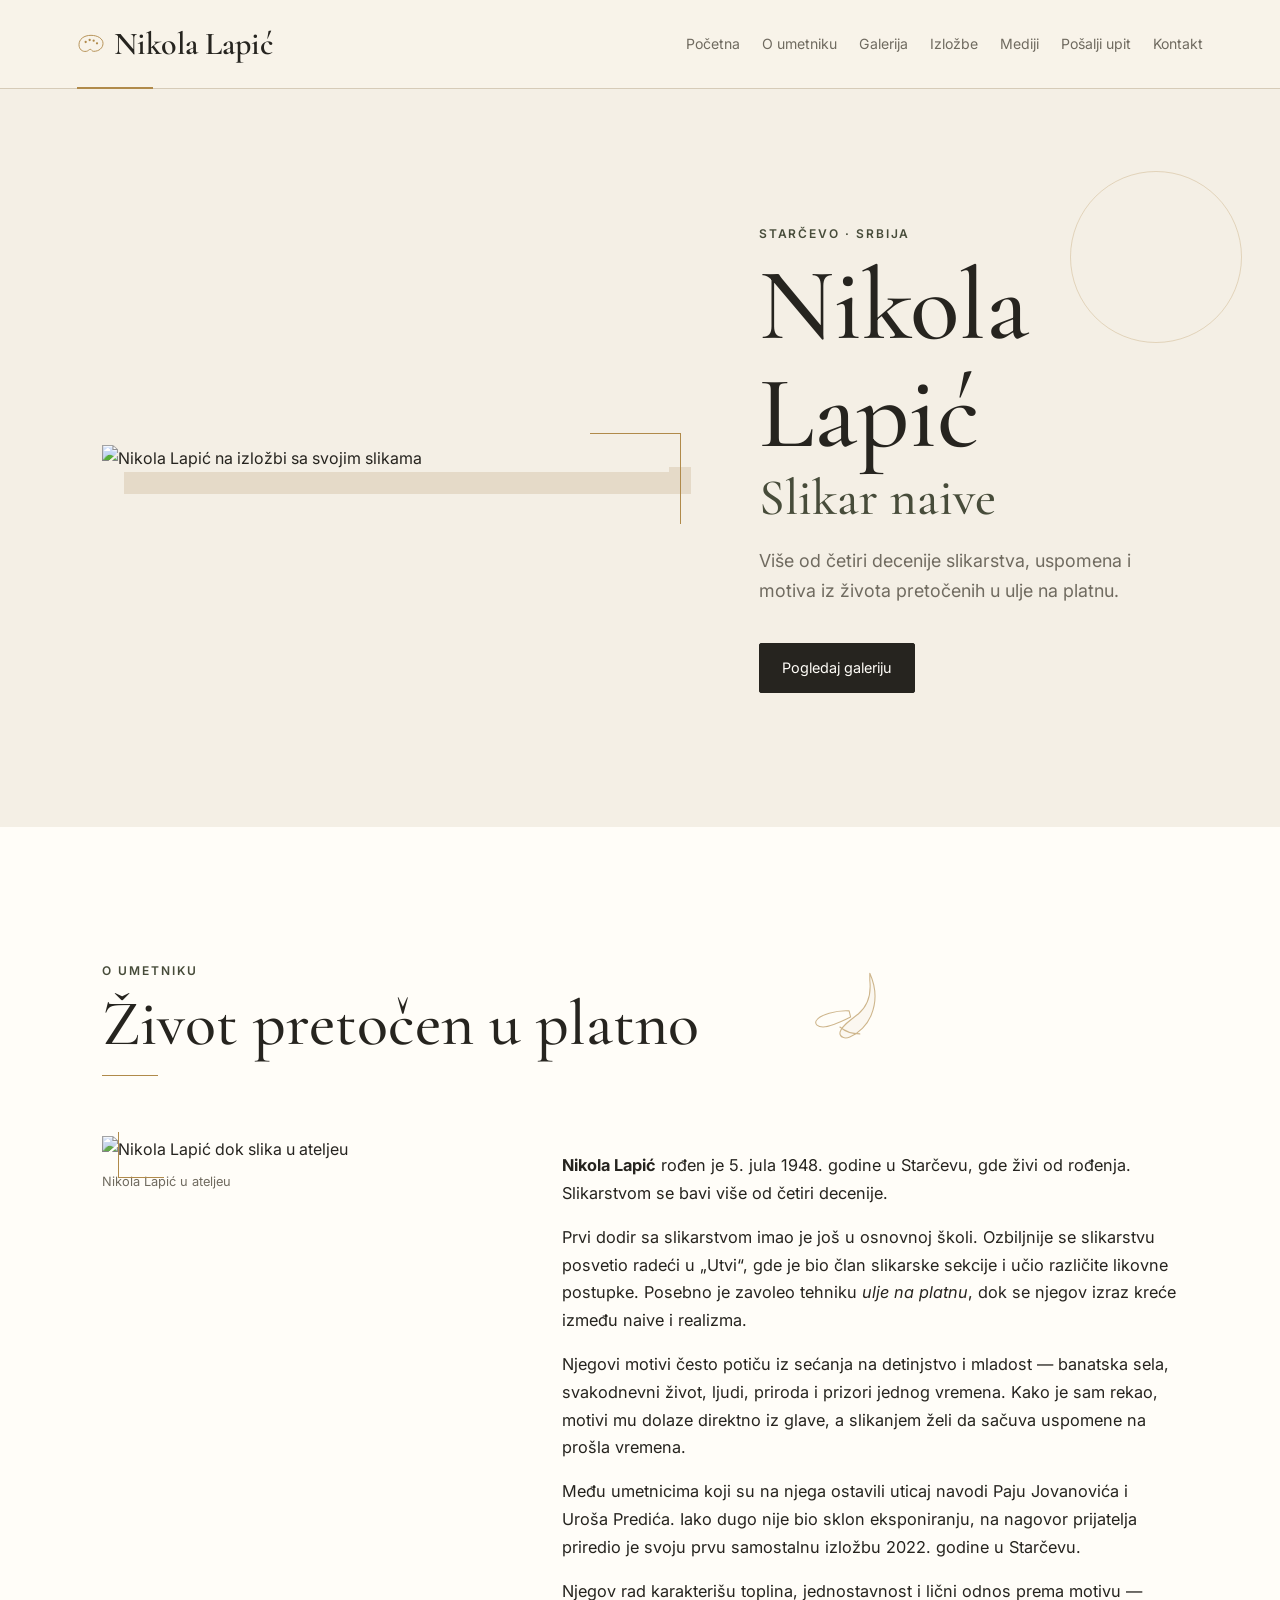
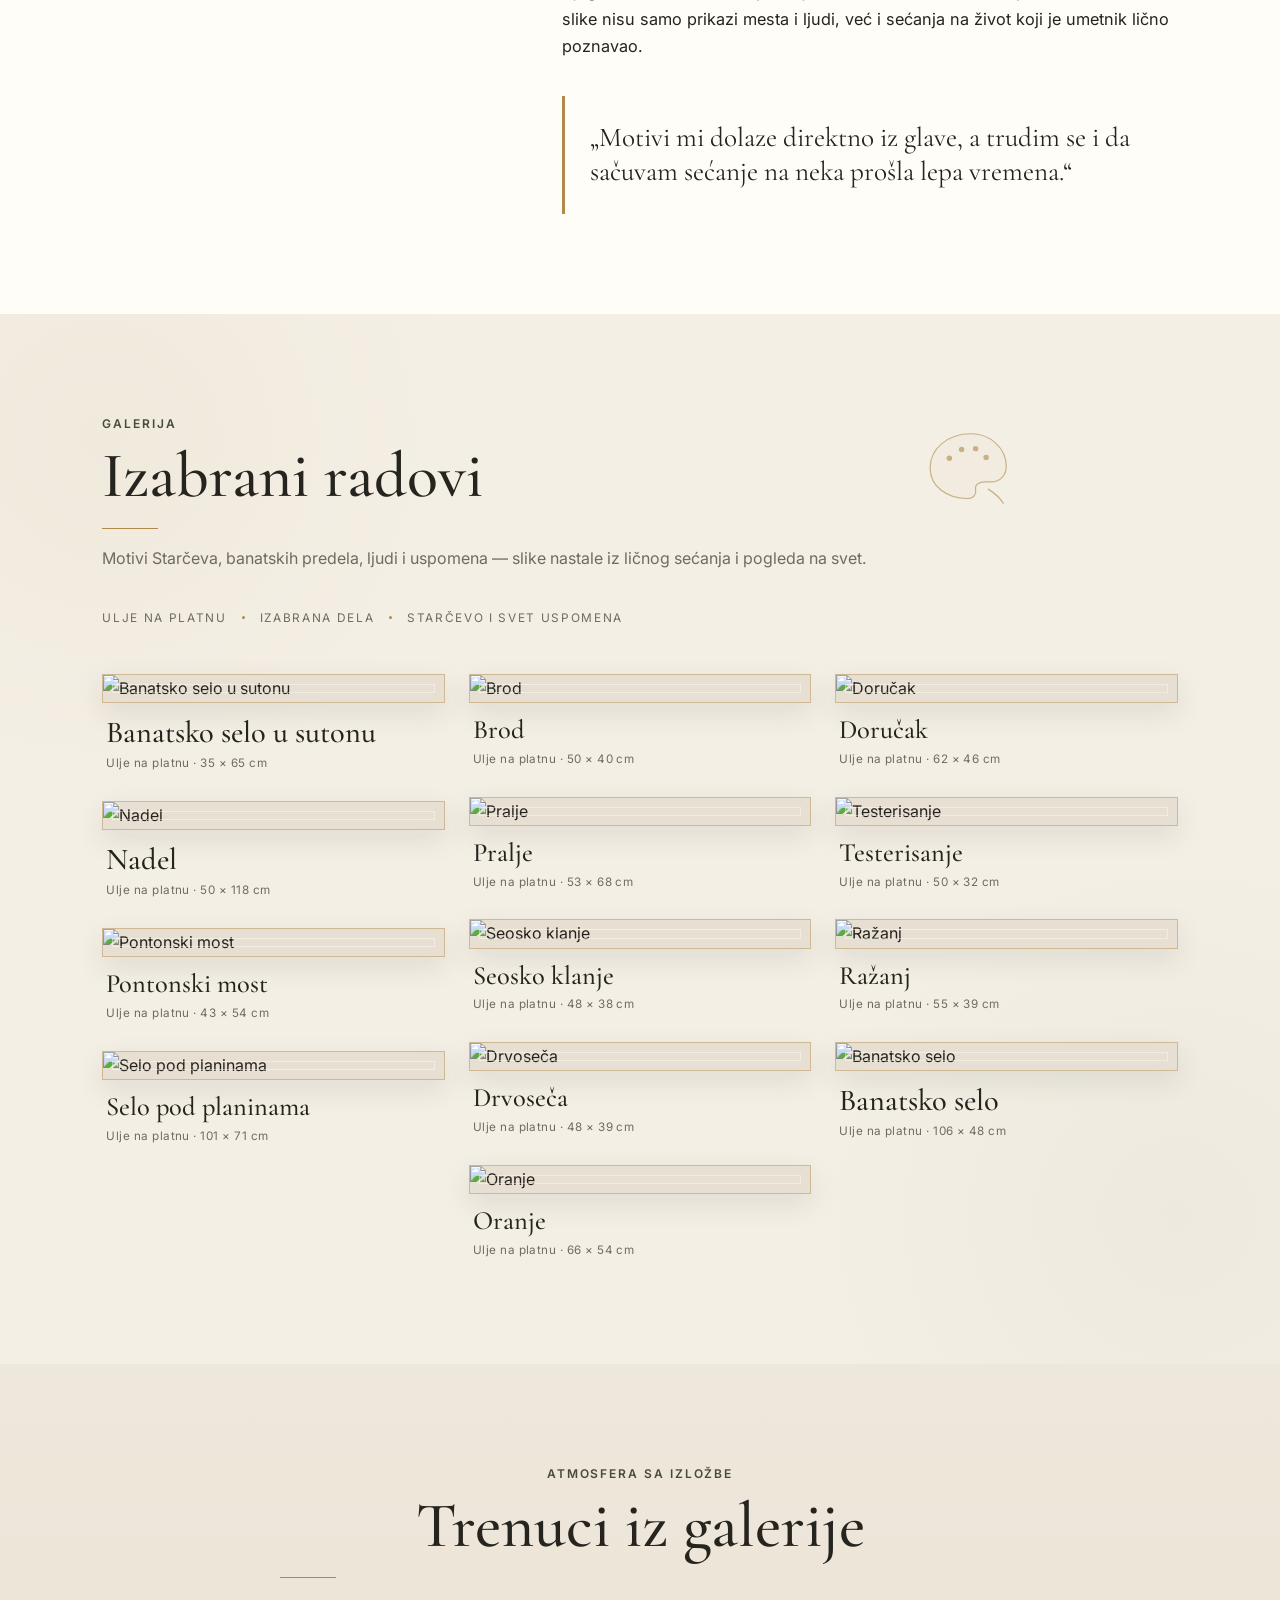
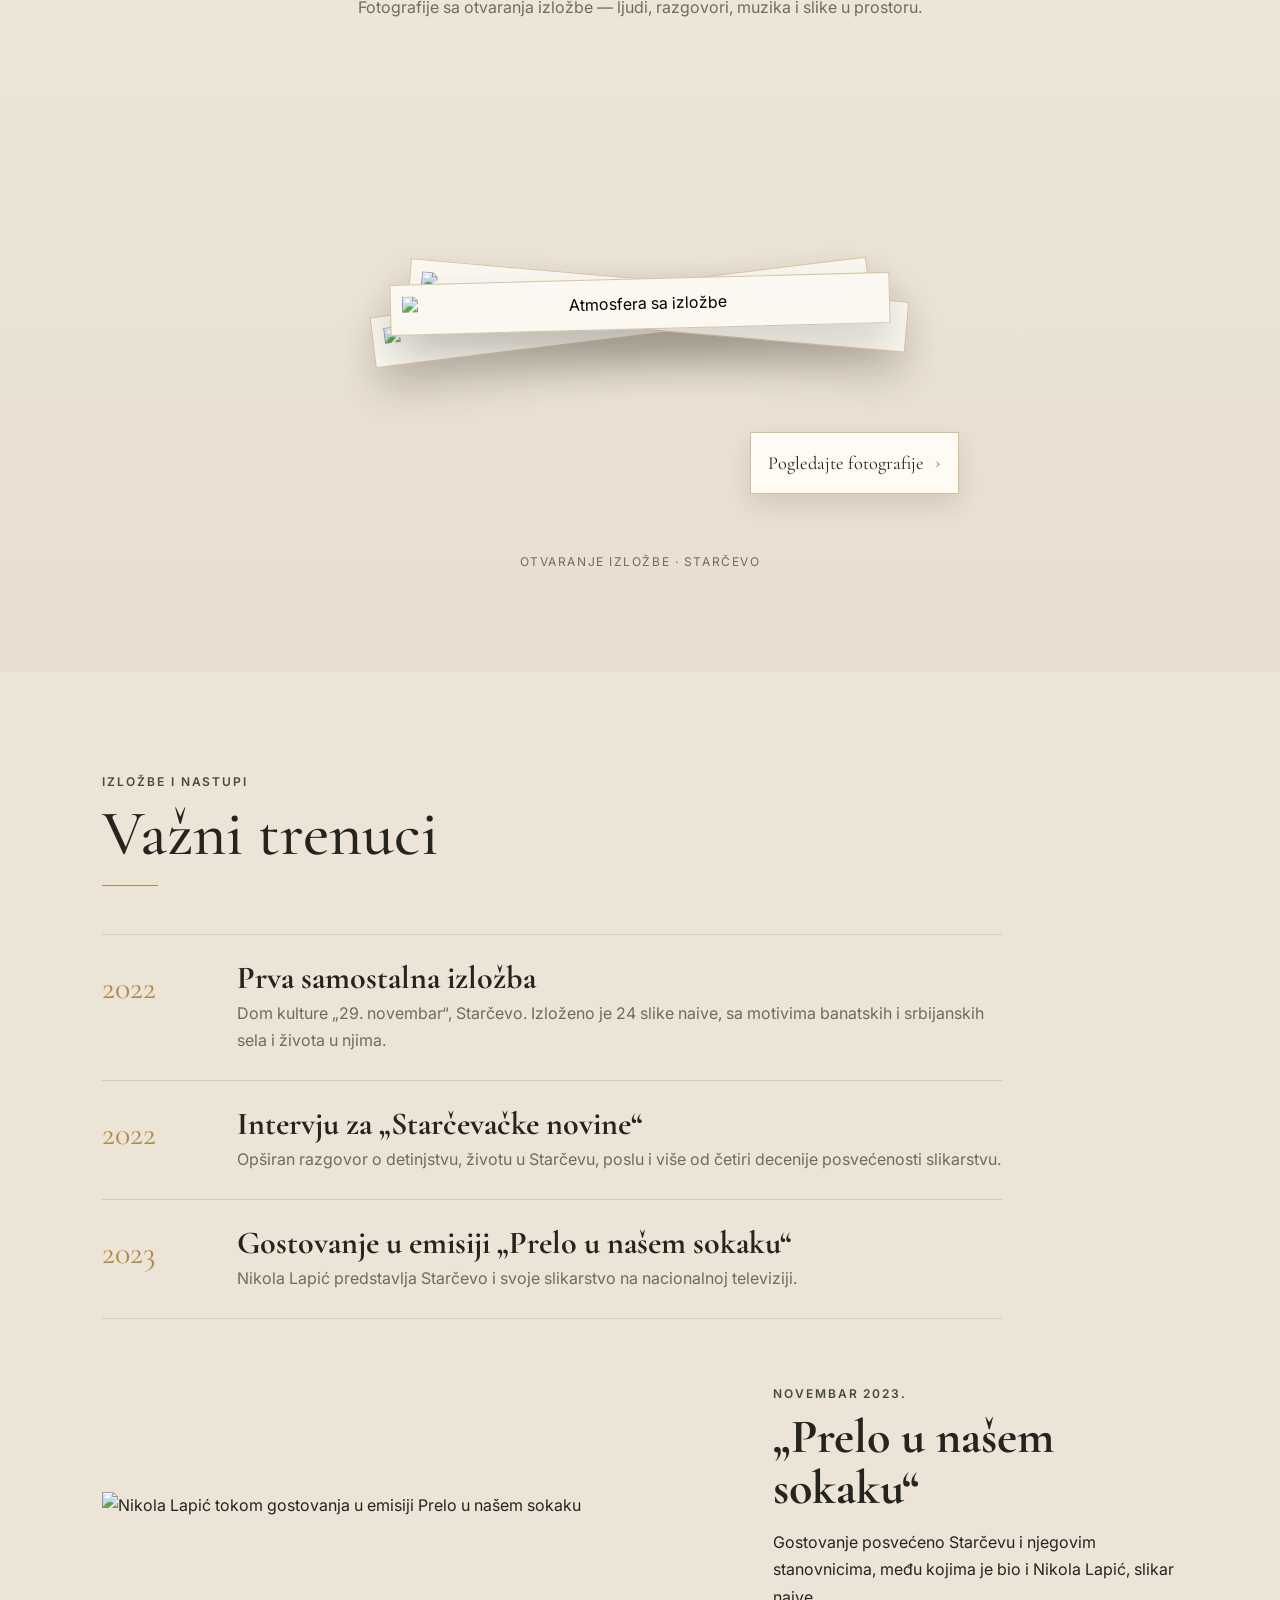
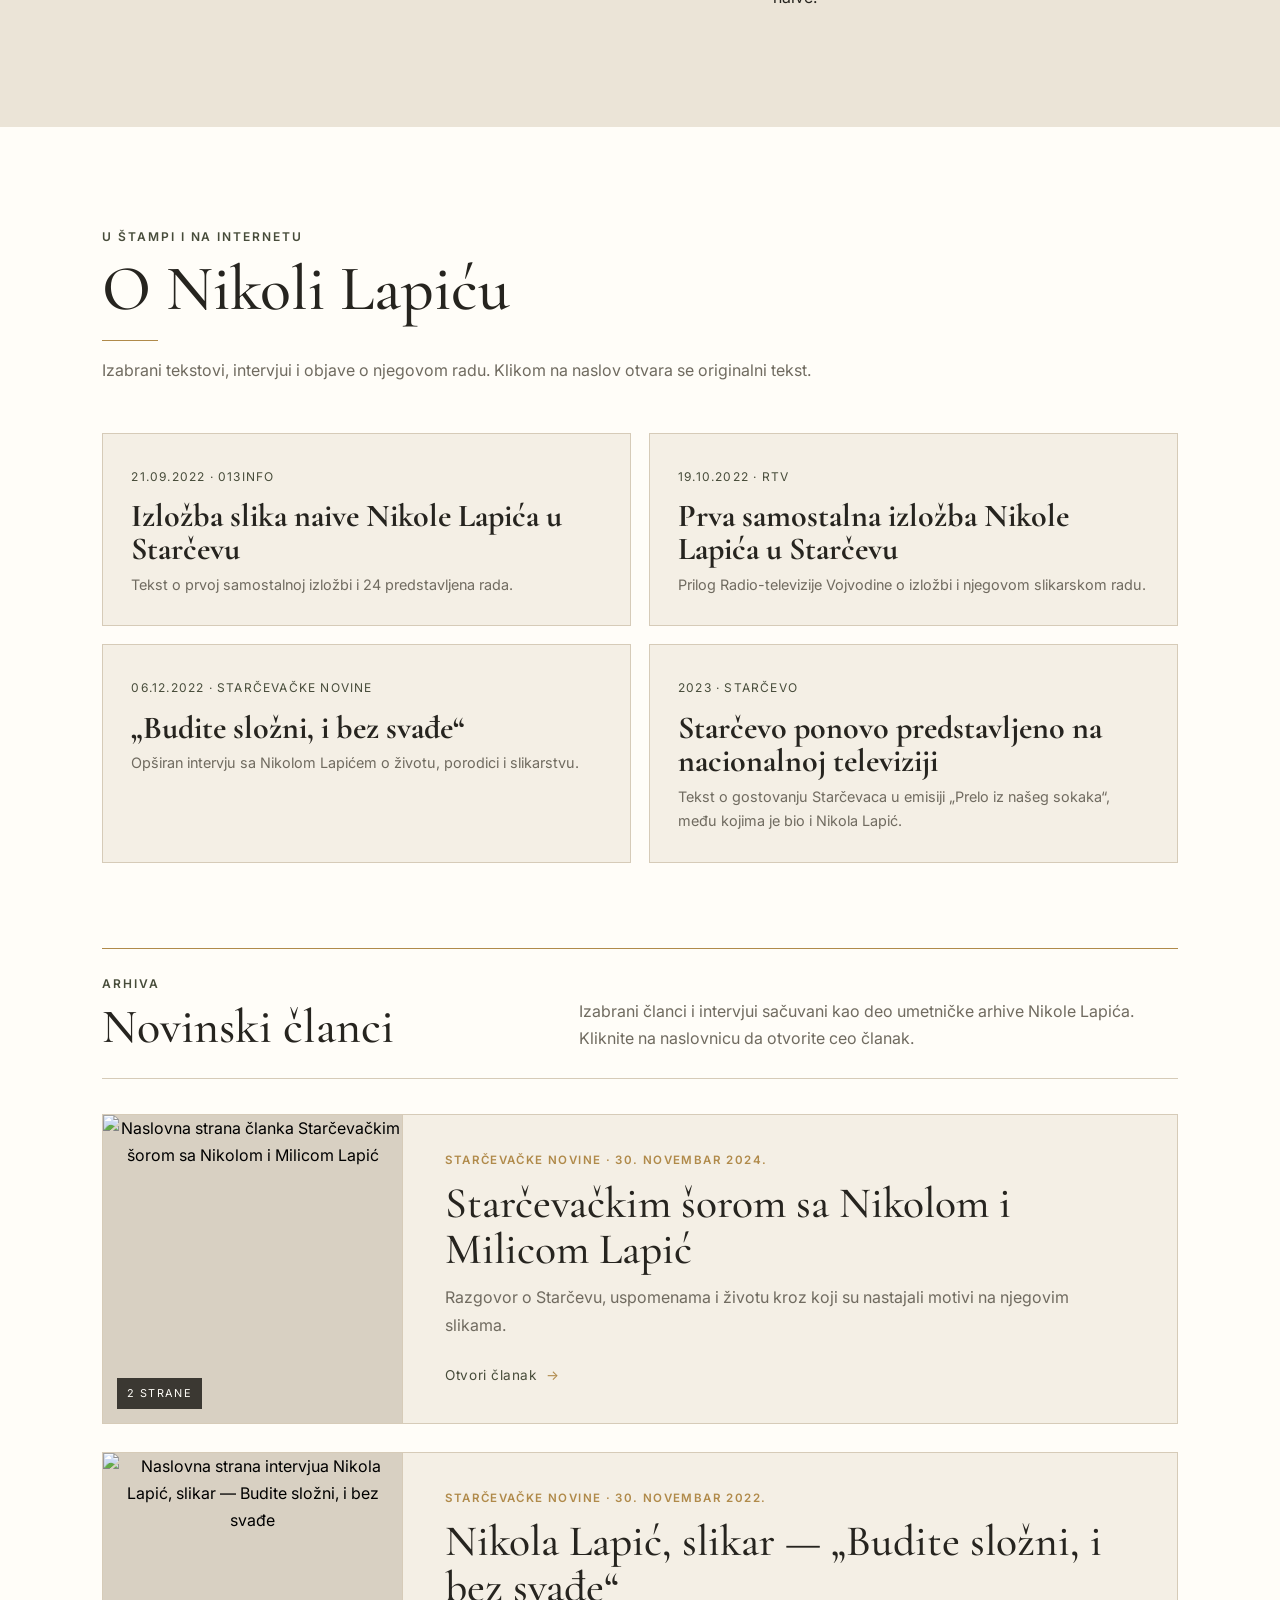
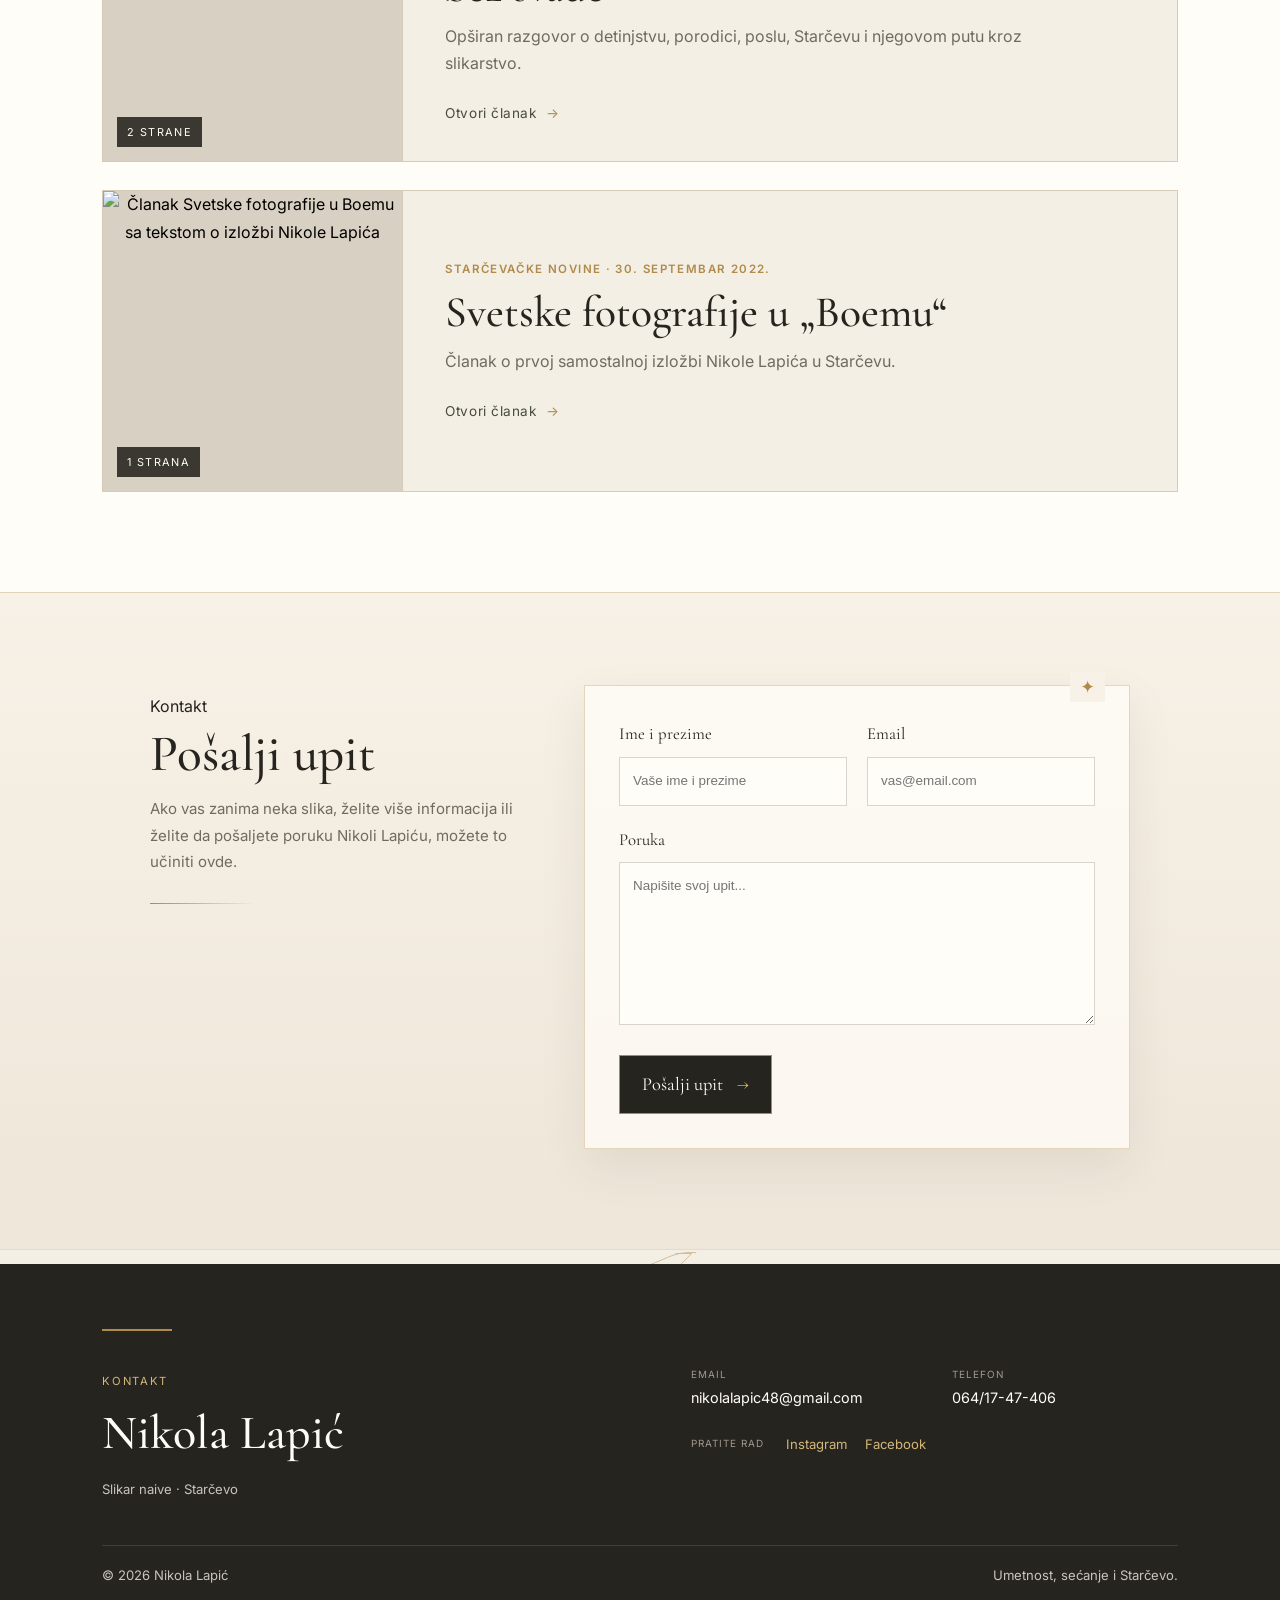
==== index.html @ 5ee86fd9 "Add files via upload" ====
<!DOCTYPE html>
<html lang="sr">
<head>
  <meta charset="UTF-8">
  <meta name="viewport" content="width=device-width, initial-scale=1.0">
  <meta name="description" content="Nikola Lapić — slikar naive iz Starčeva. Galerija originalnih radova, biografija, izložbe i medijski tekstovi.">
  <title>Nikola Lapić — Slikar naive</title>
  <link rel="stylesheet" href="style.css">
</head>
<body>
  <header class="site-header">
    <a class="brand" href="#pocetna"><span class="brand-mark" aria-hidden="true">
      <svg viewBox="0 0 42 30" role="img">
        <path d="M21 2C10 2 3 8 3 16c0 7 5 11 11 10 3-.5 4-3 6-3 2 0 2 3 5 3 8 0 14-5 14-12C39 7 31 2 21 2Z"/>
        <circle cx="13" cy="12" r="1.7"/><circle cx="19" cy="9" r="1.7"/><circle cx="25" cy="10" r="1.7"/><circle cx="30" cy="14" r="1.7"/>
      </svg>
    </span>Nikola Lapić</a>
    <nav>
      <a href="#pocetna">Početna</a>
      <a href="#o-umetniku">O umetniku</a>
      <a href="#galerija">Galerija</a>
      <a href="#izlozbe">Izložbe</a>
      <a href="#mediji">Mediji</a>
      <a href="#upit">Pošalji upit</a><a href="#kontakt">Kontakt</a>
    </nav>
  </header>

  <main>
    <section id="pocetna" class="hero">
      <div class="hero-image">
        <img src="images/nikola-izlozba.jpg" alt="Nikola Lapić na izložbi sa svojim slikama">
      </div>
      <div class="hero-copy">
        <p class="eyebrow">Starčevo · Srbija</p>
        <h1>Nikola Lapić</h1>
        <h2>Slikar naive</h2>
        <p>
          Više od četiri decenije slikarstva, uspomena i motiva iz života
          pretočenih u ulje na platnu.
        </p>
        <a class="button" href="#galerija">Pogledaj galeriju</a>
      </div>
    </section>

    <section id="o-umetniku" class="section biography">
      <div class="media-ornament" aria-hidden="true">
        <img src="images/zlatni-ukras.png" alt="">
      </div>
      <div class="section-heading ornament-heading">
        <div>
          <p class="eyebrow">O umetniku</p>
          <h2>Život pretočen u platno</h2>
        </div>
        <svg class="brush-ornament" viewBox="0 0 120 100" aria-hidden="true">
          <path d="M78 10c8 18 9 37 2 54-5 13-16 24-28 29-7 3-13 0-13-5 0-8 14-17 24-25 12-10 17-26 15-44Z"/>
          <path d="M53 67c-12 6-26 13-36 13-7 0-11-4-9-8 4-8 27-14 43-13Z"/>
          <path d="M39 80c7 6 16 9 26 9"/>
        </svg>
      </div>
      <div class="bio-grid">
        <div class="bio-photo">
          <img src="images/nikola-u-ateljeu.jpg" alt="Nikola Lapić dok slika u ateljeu">
          <p class="caption">Nikola Lapić u ateljeu</p>
        </div>
        <div class="bio-text">
          <p><strong>Nikola Lapić</strong> rođen je 5. jula 1948. godine u Starčevu, gde živi od rođenja. Slikarstvom se bavi više od četiri decenije.</p>
          <p>Prvi dodir sa slikarstvom imao je još u osnovnoj školi. Ozbiljnije se slikarstvu posvetio radeći u „Utvi“, gde je bio član slikarske sekcije i učio različite likovne postupke. Posebno je zavoleo tehniku <em>ulje na platnu</em>, dok se njegov izraz kreće između naive i realizma.</p>
          <p>Njegovi motivi često potiču iz sećanja na detinjstvo i mladost — banatska sela, svakodnevni život, ljudi, priroda i prizori jednog vremena. Kako je sam rekao, motivi mu dolaze direktno iz glave, a slikanjem želi da sačuva uspomene na prošla vremena.</p>
          <p>Među umetnicima koji su na njega ostavili uticaj navodi Paju Jovanovića i Uroša Predića. Iako dugo nije bio sklon eksponiranju, na nagovor prijatelja priredio je svoju prvu samostalnu izložbu 2022. godine u Starčevu.</p>
          <p>Njegov rad karakterišu toplina, jednostavnost i lični odnos prema motivu — slike nisu samo prikazi mesta i ljudi, već i sećanja na život koji je umetnik lično poznavao.</p>
          <div class="quote">
            „Motivi mi dolaze direktno iz glave, a trudim se i da sačuvam sećanje na neka prošla lepa vremena.“
          </div>
        </div>
      </div>
    </section>

    <section id="galerija" class="section gallery-section">
      <div class="section-heading gallery-heading ornament-heading">
        <div>
          <p class="eyebrow">Galerija</p>
          <h2>Izabrani radovi</h2>
          <p class="muted">Motivi Starčeva, banatskih predela, ljudi i uspomena — slike nastale iz ličnog sećanja i pogleda na svet.</p>
        </div>
        <svg class="palette-ornament" viewBox="0 0 120 100" aria-hidden="true">
          <path d="M62 12C35 12 15 29 15 51c0 21 19 35 42 35 8 0 11-5 10-10-1-6 4-9 11-9h7c10 0 17-8 17-18 0-20-18-37-40-37Z"/>
          <circle cx="37" cy="40" r="3.1"/>
          <circle cx="51" cy="30" r="3.1"/>
          <circle cx="67" cy="29" r="3.1"/>
          <circle cx="79" cy="39" r="3.1"/>
          <path d="M81 75c8 5 14 10 18 17" />
        </svg>
      </div>

      <div class="gallery-intro">
        <span>Ulje na platnu</span>
        <i></i>
        <span>Izabrana dela</span>
        <i></i>
        <span>Starčevo i svet uspomena</span>
      </div>

      <div class="gallery-grid">
        <button class="gallery-item gallery-item-wide" type="button" data-gallery="0">
          <span class="gallery-image-wrap"><img src="images/banatsko-selo-u-sutonu.jpg" alt="Banatsko selo u sutonu"></span>
          <span class="gallery-caption">
            <strong>Banatsko selo u sutonu</strong>
            <small>Ulje na platnu · 35 × 65 cm</small>
          </span>
        </button>

        <button class="gallery-item gallery-item-wide" type="button" data-gallery="1">
          <span class="gallery-image-wrap"><img src="images/nadel.jpg" alt="Nadel"></span>
          <span class="gallery-caption">
            <strong>Nadel</strong>
            <small>Ulje na platnu · 50 × 118 cm</small>
          </span>
        </button>

        <button class="gallery-item" type="button" data-gallery="2">
          <span class="gallery-image-wrap"><img src="images/pontonski-most.jpg" alt="Pontonski most"></span>
          <span class="gallery-caption">
            <strong>Pontonski most</strong>
            <small>Ulje na platnu · 43 × 54 cm</small>
          </span>
        </button>

        <button class="gallery-item" type="button" data-gallery="3">
          <span class="gallery-image-wrap"><img src="images/selo-pod-planinama.jpg" alt="Selo pod planinama"></span>
          <span class="gallery-caption">
            <strong>Selo pod planinama</strong>
            <small>Ulje na platnu · 101 × 71 cm</small>
          </span>
        </button>

        <button class="gallery-item" type="button" data-gallery="4">
          <span class="gallery-image-wrap"><img src="images/brod.jpg" alt="Brod"></span>
          <span class="gallery-caption">
            <strong>Brod</strong>
            <small>Ulje na platnu · 50 × 40 cm</small>
          </span>
        </button>

        <button class="gallery-item" type="button" data-gallery="5">
          <span class="gallery-image-wrap"><img src="images/pralje.jpg" alt="Pralje"></span>
          <span class="gallery-caption">
            <strong>Pralje</strong>
            <small>Ulje na platnu · 53 × 68 cm</small>
          </span>
        </button>

        <button class="gallery-item" type="button" data-gallery="6">
          <span class="gallery-image-wrap"><img src="images/seosko-klanje.jpg" alt="Seosko klanje"></span>
          <span class="gallery-caption">
            <strong>Seosko klanje</strong>
            <small>Ulje na platnu · 48 × 38 cm</small>
          </span>
        </button>

        <button class="gallery-item" type="button" data-gallery="7">
          <span class="gallery-image-wrap"><img src="images/drvoseca.jpg" alt="Drvoseča"></span>
          <span class="gallery-caption">
            <strong>Drvoseča</strong>
            <small>Ulje na platnu · 48 × 39 cm</small>
          </span>
        </button>

        <button class="gallery-item" type="button" data-gallery="8">
          <span class="gallery-image-wrap"><img src="images/oranje.jpg" alt="Oranje"></span>
          <span class="gallery-caption">
            <strong>Oranje</strong>
            <small>Ulje na platnu · 66 × 54 cm</small>
          </span>
        </button>

        <button class="gallery-item" type="button" data-gallery="9">
          <span class="gallery-image-wrap"><img src="images/dorucak.jpg" alt="Doručak"></span>
          <span class="gallery-caption">
            <strong>Doručak</strong>
            <small>Ulje na platnu · 62 × 46 cm</small>
          </span>
        </button>

        <button class="gallery-item" type="button" data-gallery="10">
          <span class="gallery-image-wrap"><img src="images/testerisanje.jpg" alt="Testerisanje"></span>
          <span class="gallery-caption">
            <strong>Testerisanje</strong>
            <small>Ulje na platnu · 50 × 32 cm</small>
          </span>
        </button>

        <button class="gallery-item" type="button" data-gallery="11">
          <span class="gallery-image-wrap"><img src="images/razanj.jpg" alt="Ražanj"></span>
          <span class="gallery-caption">
            <strong>Ražanj</strong>
            <small>Ulje na platnu · 55 × 39 cm</small>
          </span>
        </button>

        <button class="gallery-item gallery-item-wide" type="button" data-gallery="12">
          <span class="gallery-image-wrap"><img src="images/banatsko-selo.jpg" alt="Banatsko selo"></span>
          <span class="gallery-caption">
            <strong>Banatsko selo</strong>
            <small>Ulje na platnu · 106 × 48 cm</small>
          </span>
        </button>
      </div>


      <div class="gallery-modal" id="gallery-modal" aria-hidden="true">
        <div class="gallery-modal-backdrop" data-close-gallery></div>
        <div class="gallery-modal-dialog" role="dialog" aria-modal="true" aria-label="Uvećan prikaz slike">
          <button class="gallery-close" type="button" data-close-gallery aria-label="Zatvori">×</button>
          <button class="gallery-nav gallery-prev" type="button" data-gallery-prev aria-label="Prethodna slika">‹</button>
          <button class="gallery-nav gallery-next" type="button" data-gallery-next aria-label="Sledeća slika">›</button>
          <div class="gallery-modal-image">
            <img id="gallery-modal-img" src="" alt="">
          </div>
          <div class="gallery-modal-info">
            <span id="gallery-modal-number"></span>
            <h3 id="gallery-modal-title"></h3>
            <p id="gallery-modal-meta"></p>
          </div>
        </div>
      </div>
    </section>

    <section id="atmosfera" class="section exhibition-atmosphere">
      <div class="section-heading atmosphere-heading">
        <div>
          <p class="eyebrow">Atmosfera sa izložbe</p>
          <h2>Trenuci iz galerije</h2>
          <p class="muted">Fotografije sa otvaranja izložbe — ljudi, razgovori, muzika i slike u prostoru.</p>
        </div>
      </div>
      <button class="photo-stack" id="exhibition-stack" type="button" aria-label="Otvori fotografije sa izložbe">
        <span class="stack-photo stack-photo-back"><img src="images/izlozba-atmosfera-4.jpg" alt="Atmosfera sa izložbe"></span>
        <span class="stack-photo stack-photo-mid"><img src="images/izlozba-atmosfera-2.jpg" alt="Atmosfera sa izložbe"></span>
        <span class="stack-photo stack-photo-front"><img src="images/izlozba-atmosfera-1.jpg" alt="Atmosfera sa izložbe"></span>
        <span class="stack-hint">Pogledajte fotografije <b>›</b></span>
      </button>
      <p class="stack-caption">Otvaranje izložbe · Starčevo</p>

      <div class="exhibition-modal" id="exhibition-modal" aria-hidden="true">
        <div class="exhibition-modal-backdrop" data-close-exhibition></div>
        <div class="exhibition-modal-dialog" role="dialog" aria-modal="true" aria-label="Fotografije sa izložbe">
          <button class="exhibition-close" type="button" data-close-exhibition aria-label="Zatvori">×</button>
          <button class="exhibition-nav exhibition-prev" type="button" data-exhibition-prev aria-label="Prethodna fotografija">‹</button>
          <div class="exhibition-modal-image"><img id="exhibition-modal-img" src="" alt=""></div>
          <button class="exhibition-nav exhibition-next" type="button" data-exhibition-next aria-label="Sledeća fotografija">›</button>
          <div class="exhibition-modal-info">
            <span id="exhibition-modal-number"></span>
            <h3>Atmosfera sa izložbe</h3>
            <p id="exhibition-modal-caption"></p>
          </div>
        </div>
      </div>
    </section>

    <section id="izlozbe" class="section exhibitions">
      <div class="section-heading">
        <p class="eyebrow">Izložbe i nastupi</p>
        <h2>Važni trenuci</h2>
      </div>
      <div class="timeline">
        <article class="timeline-item">
          <div class="year">2022</div>
          <div>
            <h3>Prva samostalna izložba</h3>
            <p>Dom kulture „29. novembar“, Starčevo. Izloženo je 24 slike naive, sa motivima banatskih i srbijanskih sela i života u njima.</p>
          </div>
        </article>
        <article class="timeline-item">
          <div class="year">2022</div>
          <div>
            <h3>Intervju za „Starčevačke novine“</h3>
            <p>Opširan razgovor o detinjstvu, životu u Starčevu, poslu i više od četiri decenije posvećenosti slikarstvu.</p>
          </div>
        </article>
        <article class="timeline-item">
          <div class="year">2023</div>
          <div>
            <h3>Gostovanje u emisiji „Prelo u našem sokaku“</h3>
            <p>Nikola Lapić predstavlja Starčevo i svoje slikarstvo na nacionalnoj televiziji.</p>
          </div>
        </article>
      </div>
      <div class="feature-photo">
        <img src="images/prelo-gostovanje-2023.jpg" alt="Nikola Lapić tokom gostovanja u emisiji Prelo u našem sokaku">
        <div>
          <p class="eyebrow">Novembar 2023.</p>
          <h3>„Prelo u našem sokaku“</h3>
          <p>Gostovanje posvećeno Starčevu i njegovim stanovnicima, među kojima je bio i Nikola Lapić, slikar naive.</p>
        </div>
      </div>
    </section>

    <section id="mediji" class="section media-section">
      <div class="section-heading">
        <p class="eyebrow">U štampi i na internetu</p>
        <h2>O Nikoli Lapiću</h2>
        <p class="muted">Izabrani tekstovi, intervjui i objave o njegovom radu. Klikom na naslov otvara se originalni tekst.</p>
      </div>

      <div class="media-grid">
        <a class="media-card" target="_blank" rel="noopener" href="https://013info.rs/pancevo/kultura/izlozba-slika-naive-nikole-lapica-u-starcevu/">
          <span>21.09.2022 · 013info</span>
          <h3>Izložba slika naive Nikole Lapića u Starčevu</h3>
          <p>Tekst o prvoj samostalnoj izložbi i 24 predstavljena rada.</p>
        </a>

        <a class="media-card" target="_blank" rel="noopener" href="https://www.rtv.rs/hr/kultura/prva-samostalna-izlozba-nikole-lapica-u-starcevu_1383446.html">
          <span>19.10.2022 · RTV</span>
          <h3>Prva samostalna izložba Nikole Lapića u Starčevu</h3>
          <p>Prilog Radio-televizije Vojvodine o izložbi i njegovom slikarskom radu.</p>
        </a>

        <a class="media-card" target="_blank" rel="noopener" href="https://arhiva.starcevo.org.rs/348/index.php?Itemid=1341&id=1503%3Anikola-lapic-slikar-budite-slozni-i-bez-svade&lang=en&option=com_k2&view=item">
          <span>06.12.2022 · Starčevačke novine</span>
          <h3>„Budite složni, i bez svađe“</h3>
          <p>Opširan intervju sa Nikolom Lapićem o životu, porodici i slikarstvu.</p>
        </a>

        <a class="media-card" target="_blank" rel="noopener" href="https://starcevo.org.rs/index.php/vesti/arhiva-vesti/105-arhiva/817-starcevo-ponovo-predstavl-eno-na-nacionalnoj-televiziji">
          <span>2023 · Starčevo</span>
          <h3>Starčevo ponovo predstavljeno na nacionalnoj televiziji</h3>
          <p>Tekst o gostovanju Starčevaca u emisiji „Prelo iz našeg sokaka“, među kojima je bio i Nikola Lapić.</p>
        </a>
      </div>

      <div class="press-intro">
        <div>
          <p class="eyebrow">Arhiva</p>
          <h3>Novinski članci</h3>
        </div>
        <p>Izabrani članci i intervjui sačuvani kao deo umetničke arhive Nikole Lapića. Kliknite na naslovnicu da otvorite ceo članak.</p>
      </div>

      <div class="press-archive">
        <article class="press-card">
          <button class="press-cover" type="button" data-press="article-2024">
            <img src="images/novinski-2024-1.jpg" alt="Naslovna strana članka Starčevačkim šorom sa Nikolom i Milicom Lapić">
            <span class="cover-label">2 strane</span>
          </button>
          <div class="press-card-body">
            <span class="press-meta">Starčevačke novine · 30. novembar 2024.</span>
            <h3>Starčevačkim šorom sa Nikolom i Milicom Lapić</h3>
            <p>Razgovor o Starčevu, uspomenama i životu kroz koji su nastajali motivi na njegovim slikama.</p>
            <button class="text-button" type="button" data-press="article-2024">Otvori članak <span>→</span></button>
          </div>
        </article>

        <article class="press-card">
          <button class="press-cover" type="button" data-press="article-2022-interview">
            <img src="images/novinski-2022-1.jpg" alt="Naslovna strana intervjua Nikola Lapić, slikar — Budite složni, i bez svađe">
            <span class="cover-label">2 strane</span>
          </button>
          <div class="press-card-body">
            <span class="press-meta">Starčevačke novine · 30. novembar 2022.</span>
            <h3>Nikola Lapić, slikar — „Budite složni, i bez svađe“</h3>
            <p>Opširan razgovor o detinjstvu, porodici, poslu, Starčevu i njegovom putu kroz slikarstvo.</p>
            <button class="text-button" type="button" data-press="article-2022-interview">Otvori članak <span>→</span></button>
          </div>
        </article>

        <article class="press-card">
          <button class="press-cover" type="button" data-press="article-2022-boem">
            <img src="images/novinski-2022-3.jpg" alt="Članak Svetske fotografije u Boemu sa tekstom o izložbi Nikole Lapića">
            <span class="cover-label">1 strana</span>
          </button>
          <div class="press-card-body">
            <span class="press-meta">Starčevačke novine · 30. septembar 2022.</span>
            <h3>Svetske fotografije u „Boemu“</h3>
            <p>Članak o prvoj samostalnoj izložbi Nikole Lapića u Starčevu.</p>
            <button class="text-button" type="button" data-press="article-2022-boem">Otvori članak <span>→</span></button>
          </div>
        </article>
      </div>

      <div class="press-modal" id="press-modal" aria-hidden="true">
        <div class="press-modal-backdrop" data-close-press></div>
        <div class="press-modal-dialog" role="dialog" aria-modal="true" aria-label="Novinski članak">
          <button class="press-close" type="button" data-close-press aria-label="Zatvori">×</button>
          <div class="press-modal-title" id="press-modal-title"></div>
          <div class="press-modal-pages" id="press-modal-pages"></div>
        </div>
      </div>
    </section>
  </main>

  <section class="inquiry-section" id="upit">
    <div class="inquiry-inner">
      <div class="inquiry-heading">
        <span class="section-kicker">Kontakt</span>
        <h2>Pošalji upit</h2>
        <p>Ako vas zanima neka slika, želite više informacija ili želite da pošaljete poruku Nikoli Lapiću, možete to učiniti ovde.</p>
      </div>
      <form class="inquiry-form" action="https://formsubmit.co/nikolalapic48@gmail.com" method="POST">
        <input type="hidden" name="_subject" value="Novi upit sa sajta Nikola Lapić">
        <input type="hidden" name="_captcha" value="false">
        <input type="hidden" name="_template" value="table">
        <input type="hidden" name="_next" value="https://example.com/">
        <div class="inquiry-fields">
          <label>Ime i prezime
            <input type="text" name="name" autocomplete="name" required placeholder="Vaše ime i prezime">
          </label>
          <label>Email
            <input type="email" name="email" autocomplete="email" required placeholder="vas@email.com">
          </label>
        </div>
        <label>Poruka
          <textarea name="message" rows="6" required placeholder="Napišite svoj upit..."></textarea>
        </label>
        <button class="inquiry-submit" type="submit">Pošalji upit <span>→</span></button>
      </form>
    </div>
  </section>

  <div class="footer-ornament" aria-hidden="true">
      <svg viewBox="0 0 180 50">
        <path d="M18 38c35-5 69-13 102-28 11-5 21-8 37-7"/>
        <path d="M133 4l19 0-13 13"/>
      </svg>
    </div>
    <footer id="kontakt">
    <div class="footer-top">
      <div class="footer-brand">
        <span class="footer-kicker">Kontakt</span>
        <strong>Nikola Lapić</strong>
        <p>Slikar naive · Starčevo</p>
      </div>
      <div class="contact-details">
        <a href="mailto:nikolalapic48@gmail.com"><span>Email</span>nikolalapic48@gmail.com</a>
        <a href="tel:+381641747406"><span>Telefon</span>064/17-47-406</a>
        <div class="social-links">
          <span>Pratite rad</span>
          <a href="https://www.instagram.com/nikolalapic?stkn=eWY4eHhpcWNzM3Jj" target="_blank" rel="noopener">Instagram</a>
          <a href="https://www.facebook.com/share/1EbC9UhMXk/" target="_blank" rel="noopener">Facebook</a>
        </div>
      </div>
    </div>
    <div class="footer-bottom">
      <p>© <span id="year"></span> Nikola Lapić</p>
      <p>Umetnost, sećanje i Starčevo.</p>
    </div>
  </footer>

  <script>
    document.getElementById("year").textContent = new Date().getFullYear();

    const galleryData = [
      {title:"Banatsko selo u sutonu", meta:"Ulje na platnu · 35 × 65 cm", src:"images/banatsko-selo-u-sutonu.jpg"},
      {title:"Nadel", meta:"Ulje na platnu · 50 × 118 cm", src:"images/nadel.jpg"},
      {title:"Pontonski most", meta:"Ulje na platnu · 43 × 54 cm", src:"images/pontonski-most.jpg"},
      {title:"Selo pod planinama", meta:"Ulje na platnu · 101 × 71 cm", src:"images/selo-pod-planinama.jpg"},
      {title:"Brod", meta:"Ulje na platnu · 50 × 40 cm", src:"images/brod.jpg"},
      {title:"Pralje", meta:"Ulje na platnu · 53 × 68 cm", src:"images/pralje.jpg"},
      {title:"Seosko klanje", meta:"Ulje na platnu · 48 × 38 cm", src:"images/seosko-klanje.jpg"},
      {title:"Drvoseča", meta:"Ulje na platnu · 48 × 39 cm", src:"images/drvoseca.jpg"},
      {title:"Oranje", meta:"Ulje na platnu · 66 × 54 cm", src:"images/oranje.jpg"},
      {title:"Doručak", meta:"Ulje na platnu · 62 × 46 cm", src:"images/dorucak.jpg"},
      {title:"Testerisanje", meta:"Ulje na platnu · 50 × 32 cm", src:"images/testerisanje.jpg"},
      {title:"Ražanj", meta:"Ulje na platnu · 55 × 39 cm", src:"images/razanj.jpg"},
      {title:"Banatsko selo", meta:"Ulje na platnu · 106 × 48 cm", src:"images/banatsko-selo.jpg"}
    ];

    const galleryModal = document.getElementById("gallery-modal");
    const galleryModalImg = document.getElementById("gallery-modal-img");
    const galleryModalTitle = document.getElementById("gallery-modal-title");
    const galleryModalMeta = document.getElementById("gallery-modal-meta");
    const galleryModalNumber = document.getElementById("gallery-modal-number");
    let galleryIndex = 0;

    function openGallery(index) {
      galleryIndex = index;
      const item = galleryData[galleryIndex];
      galleryModalImg.src = item.src;
      galleryModalImg.alt = item.title;
      galleryModalTitle.textContent = item.title;
      galleryModalMeta.textContent = item.meta;
      galleryModalNumber.textContent = String(galleryIndex + 1).padStart(2, "0") + " / " + String(galleryData.length).padStart(2, "0");
      galleryModal.classList.add("is-open");
      galleryModal.setAttribute("aria-hidden", "false");
      document.body.classList.add("modal-open");
    }

    function closeGallery() {
      galleryModal.classList.remove("is-open");
      galleryModal.setAttribute("aria-hidden", "true");
      document.body.classList.remove("modal-open");
    }

    function moveGallery(step) {
      openGallery((galleryIndex + step + galleryData.length) % galleryData.length);
    }

    document.querySelectorAll("[data-gallery]").forEach(card => {
      card.addEventListener("click", () => openGallery(Number(card.dataset.gallery)));
    });
    document.querySelectorAll("[data-close-gallery]").forEach(button => button.addEventListener("click", closeGallery));
    document.querySelector("[data-gallery-prev]").addEventListener("click", () => moveGallery(-1));
    document.querySelector("[data-gallery-next]").addEventListener("click", () => moveGallery(1));

    const exhibitionPhotos = [
      {src:"images/izlozba-atmosfera-1.jpg", caption:"Otvaranje izložbe i susret sa posetiocima."},
      {src:"images/izlozba-atmosfera-2.jpg", caption:"Nikola Lapić sa suprugom i muzičkim programom."},
      {src:"images/izlozba-atmosfera-3.jpg", caption:"Trenutak razgovora tokom izložbe."},
      {src:"images/izlozba-atmosfera-4.jpg", caption:"Pogled na postavku i atmosferu galerije."},
      {src:"images/izlozba-atmosfera-5.jpg", caption:"Nikola Lapić sa suprugom Milevom."}
    ];
    const exhibitionModal = document.getElementById("exhibition-modal");
    const exhibitionModalImg = document.getElementById("exhibition-modal-img");
    const exhibitionModalNumber = document.getElementById("exhibition-modal-number");
    const exhibitionModalCaption = document.getElementById("exhibition-modal-caption");
    let exhibitionIndex = 0;
    function openExhibition(index) {
      exhibitionIndex = index;
      const item = exhibitionPhotos[exhibitionIndex];
      exhibitionModalImg.src = item.src;
      exhibitionModalImg.alt = item.caption;
      exhibitionModalNumber.textContent = String(exhibitionIndex + 1).padStart(2,"0") + " / " + String(exhibitionPhotos.length).padStart(2,"0");
      exhibitionModalCaption.textContent = item.caption;
      exhibitionModal.classList.add("is-open");
      exhibitionModal.setAttribute("aria-hidden","false");
      document.body.classList.add("modal-open");
    }
    function closeExhibition() {
      exhibitionModal.classList.remove("is-open");
      exhibitionModal.setAttribute("aria-hidden","true");
      document.body.classList.remove("modal-open");
    }
    function moveExhibition(step) { openExhibition((exhibitionIndex + step + exhibitionPhotos.length) % exhibitionPhotos.length); }
    document.getElementById("exhibition-stack").addEventListener("click", () => openExhibition(0));
    document.querySelectorAll("[data-close-exhibition]").forEach(el => el.addEventListener("click", closeExhibition));
    document.querySelector("[data-exhibition-prev]").addEventListener("click", () => moveExhibition(-1));
    document.querySelector("[data-exhibition-next]").addEventListener("click", () => moveExhibition(1));

        const pressData = {
      "article-2024": {
        title: "Starčevačkim šorom sa Nikolom i Milicom Lapić",
        meta: "Starčevačke novine · 30. novembar 2024.",
        pages: ["images/novinski-2024-1.jpg", "images/novinski-2024-2.jpg"]
      },
      "article-2022-interview": {
        title: "Nikola Lapić, slikar — „Budite složni, i bez svađe“",
        meta: "Starčevačke novine · 30. novembar 2022.",
        pages: ["images/novinski-2022-1.jpg", "images/novinski-2022-2.jpg"]
      },
      "article-2022-boem": {
        title: "Svetske fotografije u „Boemu“",
        meta: "Starčevačke novine · 30. septembar 2022.",
        pages: ["images/novinski-2022-3.jpg"]
      }
    };

    const modal = document.getElementById("press-modal");
    const modalTitle = document.getElementById("press-modal-title");
    const modalPages = document.getElementById("press-modal-pages");

    function openPress(key) {
      const item = pressData[key];
      modalTitle.innerHTML = `<span>${item.meta}</span><h3>${item.title}</h3>`;
      modalPages.innerHTML = item.pages.map((src, i) => `<img src="${src}" alt="Strana ${i + 1} — ${item.title}">`).join("");
      modal.classList.add("is-open");
      modal.setAttribute("aria-hidden", "false");
      document.body.classList.add("modal-open");
    }

    function closePress() {
      modal.classList.remove("is-open");
      modal.setAttribute("aria-hidden", "true");
      document.body.classList.remove("modal-open");
    }

    document.querySelectorAll("[data-press]").forEach(button => {
      button.addEventListener("click", () => openPress(button.dataset.press));
    });
    document.querySelectorAll("[data-close-press]").forEach(button => button.addEventListener("click", closePress));
    document.addEventListener("keydown", event => {
      if (event.key === "Escape" && modal.classList.contains("is-open")) closePress();
    });
  </script>
</body>
</html>
---- style.css ----
@import url('https://fonts.googleapis.com/css2?family=Cormorant+Garamond:wght@400;500;600;700&family=Inter:wght@400;500;600&display=swap');

:root {
  --paper: #f4efe5;
  --paper-dark: #e5dac8;
  --ink: #26241f;
  --muted: #706b60;
  --olive: #646a51;
  --olive-dark: #474c3a;
  --gold: #b08a4a;
  --gold-light: #d3b77b;
  --line: #d6cbb8;
  --white: #fffdf8;
  --shadow: rgba(53, 46, 35, .12);
}

* { box-sizing: border-box; }
html { scroll-behavior: smooth; }
body {
  margin: 0;
  color: var(--ink);
  background: var(--paper);
  font-family: Inter, system-ui, sans-serif;
  line-height: 1.7;
}
body.modal-open { overflow: hidden; }
img { max-width: 100%; display: block; }
a { color: inherit; }
button { font: inherit; }

.site-header {
  position: sticky;
  top: 0;
  z-index: 10;
  display: flex;
  align-items: center;
  justify-content: space-between;
  padding: 17px 6vw;
  background: rgba(248,243,233,.95);
  border-bottom: 1px solid var(--line);
  backdrop-filter: blur(12px);
}
.site-header::after {
  content: "";
  position: absolute;
  left: 6vw;
  bottom: -1px;
  width: 76px;
  height: 2px;
  background: var(--gold);
}
.brand {
  text-decoration: none;
  font-family: "Cormorant Garamond", serif;
  font-size: 2rem;
  font-weight: 600;
  display: flex;
  align-items: center;
  gap: 9px;
}
.brand-mark {
  color: var(--gold);
  width: 28px;
  height: 22px;
  display: inline-flex;
  align-items: center;
}
.brand-mark svg { width: 100%; height: 100%; fill: none; stroke: currentColor; stroke-width: 1.35; }
.brand-mark svg circle { fill: currentColor; stroke: none; }
nav { display: flex; gap: 22px; flex-wrap: wrap; justify-content: flex-end; }
nav a { text-decoration: none; font-size: .88rem; color: var(--muted); position: relative; }
nav a::after { content: ""; position: absolute; left: 0; right: 100%; bottom: -6px; height: 1px; background: var(--gold); transition: right .2s ease; }
nav a:hover { color: var(--ink); }
nav a:hover::after { right: 0; }

.hero {
  min-height: 82vh;
  display: grid;
  grid-template-columns: 1.15fr .85fr;
  gap: 7vw;
  align-items: center;
  padding: 7vw 8vw;
  position: relative;
}
.hero::before {
  content: "";
  position: absolute;
  width: 170px;
  height: 170px;
  border: 1px solid rgba(176,138,74,.28);
  border-radius: 50%;
  top: 11%;
  right: 3%;
  pointer-events: none;
}
.hero-image { position: relative; }
.hero-image::after {
  content: "";
  position: absolute;
  width: 90px;
  height: 90px;
  border-top: 1px solid var(--gold);
  border-right: 1px solid var(--gold);
  right: -12px;
  top: -12px;
  pointer-events: none;
}
.hero-image img {
  width: 100%;
  max-height: 680px;
  object-fit: cover;
  object-position: center;
  box-shadow: 22px 22px 0 var(--paper-dark);
}
.hero-copy { max-width: 560px; }
.eyebrow {
  margin: 0 0 8px;
  color: var(--olive-dark);
  text-transform: uppercase;
  letter-spacing: .16em;
  font-size: .75rem;
  font-weight: 600;
}
h1, h2, h3 { font-family: "Cormorant Garamond", serif; line-height: 1.05; }
h1 { font-size: clamp(4rem, 8vw, 7rem); margin: 0; font-weight: 500; }
.hero h2 { font-size: clamp(2rem, 4vw, 3.5rem); margin: 5px 0 20px; font-weight: 500; color: var(--olive-dark); }
.hero-copy > p:not(.eyebrow) { font-size: 1.12rem; color: var(--muted); max-width: 470px; }
.button {
  display: inline-block;
  margin-top: 18px;
  padding: 12px 22px;
  background: var(--ink);
  color: var(--white);
  text-decoration: none;
  border-radius: 2px;
  font-size: .9rem;
  border: 1px solid var(--ink);
}
.button:hover { background: var(--olive-dark); border-color: var(--olive-dark); }

.section { padding: 100px 8vw; position: relative; }
.section-heading { max-width: 800px; margin-bottom: 48px; }
.section-heading h2 { font-size: clamp(2.8rem, 5vw, 4.5rem); margin: 5px 0 12px; font-weight: 500; }
.section-heading h2::after {
  content: "";
  display: block;
  width: 56px;
  height: 1px;
  background: var(--gold);
  margin-top: 18px;
}
.muted { color: var(--muted); }

.biography { background: var(--white); }
.bio-grid { display: grid; grid-template-columns: .75fr 1.25fr; gap: 7vw; align-items: start; }
.bio-photo { position: relative; }
.bio-photo img { width: 100%; max-height: 680px; object-fit: cover; filter: grayscale(20%); }
.bio-photo::after { content: ""; position: absolute; left: 16px; bottom: 28px; width: 45px; height: 45px; border-left: 1px solid var(--gold); border-bottom: 1px solid var(--gold); pointer-events: none; }
.caption { color: var(--muted); font-size: .8rem; margin-top: 8px; }
.bio-text { font-size: 1.02rem; }
.quote {
  margin-top: 35px;
  padding: 25px 0 25px 25px;
  border-left: 3px solid var(--gold);
  font-family: "Cormorant Garamond", serif;
  font-size: 1.7rem;
  line-height: 1.25;
}

.gallery-section { background: var(--paper); }
.gallery-placeholder { display: grid; grid-template-columns: repeat(3, 1fr); gap: 22px; }
.placeholder-card { min-height: 330px; display: flex; flex-direction: column; justify-content: flex-end; padding: 28px; background: linear-gradient(145deg, #ddd6c8, #eee9df); border: 1px solid var(--line); position: relative; }
.placeholder-card::before { content: ""; position: absolute; inset: 13px; border: 1px solid rgba(176,138,74,.3); pointer-events: none; }
.placeholder-card span { color: var(--gold); font-size: .8rem; letter-spacing: .15em; }
.placeholder-card h3 { font-size: 2rem; margin: 8px 0 2px; }
.placeholder-card p { margin: 0; color: var(--muted); font-size: .85rem; }

.exhibitions { background: #ebe4d7; }
.timeline { max-width: 900px; }
.timeline-item { display: grid; grid-template-columns: 110px 1fr; gap: 25px; padding: 26px 0; border-top: 1px solid var(--line); }
.timeline-item:last-child { border-bottom: 1px solid var(--line); }
.year { font-family: "Cormorant Garamond", serif; font-size: 2rem; color: var(--gold); }
.timeline-item h3 { font-size: 2rem; margin: 0 0 5px; }
.timeline-item p { margin: 0; color: var(--muted); }
.feature-photo { margin-top: 65px; display: grid; grid-template-columns: 1.2fr .8fr; gap: 5vw; align-items: center; }
.feature-photo img { width: 100%; max-height: 650px; object-fit: cover; }
.feature-photo h3 { font-size: 3rem; margin: 7px 0 10px; }

.media-section { background: var(--white); }
.media-grid { display: grid; grid-template-columns: repeat(2, 1fr); gap: 18px; }
.media-card { display: block; padding: 28px; border: 1px solid var(--line); text-decoration: none; background: var(--paper); transition: transform .2s ease, box-shadow .2s ease, border-color .2s ease; }
.media-card:hover { transform: translateY(-3px); box-shadow: 0 12px 30px var(--shadow); border-color: rgba(176,138,74,.55); }
.media-card span { color: var(--olive-dark); font-size: .75rem; text-transform: uppercase; letter-spacing: .1em; }
.media-card h3 { font-size: 2rem; margin: 10px 0 7px; }
.media-card p { margin: 0; color: var(--muted); font-size: .9rem; }

.press-intro {
  margin-top: 85px;
  padding: 25px 0;
  border-top: 1px solid var(--gold);
  border-bottom: 1px solid var(--line);
  display: grid;
  grid-template-columns: .8fr 1.2fr;
  gap: 6vw;
  align-items: end;
}
.press-intro h3 { font-size: 3rem; margin: 0; font-weight: 500; }
.press-intro > p { margin: 0; color: var(--muted); max-width: 600px; }
.press-archive { margin-top: 35px; display: grid; gap: 28px; }
.press-card {
  display: grid;
  grid-template-columns: 300px 1fr;
  min-height: 300px;
  background: var(--paper);
  border: 1px solid var(--line);
  transition: box-shadow .25s ease, transform .25s ease, border-color .25s ease;
}
.press-card:hover { transform: translateY(-3px); box-shadow: 0 18px 45px var(--shadow); border-color: rgba(176,138,74,.55); }
.press-cover { position: relative; overflow: hidden; border: 0; border-right: 1px solid var(--line); padding: 0; background: #d8d0c2; cursor: pointer; min-height: 300px; }
.press-cover img { width: 100%; height: 100%; min-height: 300px; object-fit: cover; object-position: center top; transition: transform .45s ease; }
.press-cover:hover img { transform: scale(1.025); }
.cover-label { position: absolute; left: 14px; bottom: 14px; background: rgba(38,36,31,.88); color: var(--white); padding: 6px 10px; font-size: .68rem; text-transform: uppercase; letter-spacing: .12em; }
.press-card-body { padding: 36px 42px; display: flex; flex-direction: column; justify-content: center; }
.press-meta { color: var(--gold); font-size: .72rem; text-transform: uppercase; letter-spacing: .12em; font-weight: 600; }
.press-card-body h3 { font-size: clamp(2rem, 3.4vw, 3.1rem); margin: 11px 0 12px; font-weight: 500; }
.press-card-body p { margin: 0; color: var(--muted); max-width: 650px; }
.text-button { margin-top: 25px; padding: 0; width: fit-content; border: 0; background: transparent; color: var(--olive-dark); cursor: pointer; font-size: .85rem; letter-spacing: .04em; }
.text-button span { color: var(--gold); margin-left: 5px; transition: margin .2s ease; }
.text-button:hover span { margin-left: 10px; }

.press-modal { position: fixed; inset: 0; z-index: 50; display: none; }
.press-modal.is-open { display: block; }
.press-modal-backdrop { position: absolute; inset: 0; background: rgba(27,25,21,.86); }
.press-modal-dialog { position: relative; width: min(1200px, 92vw); height: min(92vh, 1000px); margin: 4vh auto; background: #eee9df; overflow: auto; box-shadow: 0 30px 80px rgba(0,0,0,.3); padding: 32px; }
.press-close { position: sticky; top: 0; float: right; z-index: 2; width: 42px; height: 42px; border: 1px solid var(--line); background: rgba(255,253,248,.95); cursor: pointer; font-size: 1.7rem; line-height: 1; color: var(--ink); }
.press-modal-title { clear: both; padding: 5px 60px 25px 0; }
.press-modal-title span { color: var(--gold); font-size: .72rem; text-transform: uppercase; letter-spacing: .12em; }
.press-modal-title h3 { margin: 7px 0 0; font-size: 2.6rem; font-weight: 500; }
.press-modal-pages { display: grid; grid-template-columns: repeat(2, minmax(0, 1fr)); gap: 22px; align-items: start; }
.press-modal-pages img { width: 100%; border: 1px solid var(--line); background: var(--white); }
.press-modal-pages img:only-child { max-width: 780px; margin: 0 auto; }

footer { padding: 65px 8vw 25px; background: var(--ink); color: var(--white); position: relative; }
footer::before { content: ""; display: block; width: 70px; height: 2px; background: var(--gold); margin-bottom: 35px; }
.footer-top { display: grid; grid-template-columns: 1fr 1fr; gap: 8vw; padding-bottom: 45px; }
.footer-brand strong { display: block; font-family: "Cormorant Garamond", serif; font-size: 3rem; font-weight: 500; }
.footer-kicker { color: var(--gold-light); text-transform: uppercase; letter-spacing: .15em; font-size: .7rem; }
.footer-brand p { margin: 3px 0 0; color: #c8c5bd; }
.contact-details { display: grid; grid-template-columns: 1fr 1fr; gap: 14px 35px; align-content: start; }
.contact-details > a { color: var(--white); text-decoration: none; font-size: .9rem; }
.contact-details > a:hover { color: var(--gold-light); }
.contact-details > a span, .social-links > span { display: block; color: #9f9a8f; text-transform: uppercase; letter-spacing: .1em; font-size: .62rem; margin-bottom: 3px; }
.social-links { grid-column: 1 / -1; display: flex; align-items: center; gap: 18px; padding-top: 8px; }
.social-links > span { margin: 0 4px 0 0; }
.social-links a { text-decoration: none; color: var(--gold-light); font-size: .82rem; }
.social-links a:hover { color: var(--white); }
.footer-bottom { border-top: 1px solid rgba(255,255,255,.12); padding-top: 18px; display: flex; justify-content: space-between; gap: 20px; }
footer p { margin: 0; color: #c8c5bd; font-size: .82rem; }

@media (max-width: 900px) {
  .site-header { align-items: flex-start; gap: 12px; }
  nav { gap: 10px 14px; }
  .hero, .bio-grid, .feature-photo, .press-intro, .footer-top { grid-template-columns: 1fr; }
  .hero { padding-top: 50px; }
  .hero-image { order: 2; }
  .gallery-placeholder, .media-grid { grid-template-columns: 1fr; }
  .press-card { grid-template-columns: 230px 1fr; }
  .press-card-body { padding: 28px; }
  .press-modal-pages { grid-template-columns: 1fr; }
  .section { padding: 75px 6vw; }
}
@media (max-width: 650px) {
  .site-header { position: static; flex-direction: column; }
  nav { justify-content: flex-start; }
  h1 { font-size: 4rem; }
  .timeline-item { grid-template-columns: 75px 1fr; }
  .press-card { grid-template-columns: 1fr; }
  .press-cover, .press-cover img { min-height: 0; height: auto; }
  .press-cover img { max-height: 430px; object-fit: contain; }
  .press-card-body { padding: 28px 24px 32px; }
  .press-intro h3 { font-size: 2.5rem; }
  .press-modal-dialog { width: 96vw; height: 94vh; padding: 20px; margin: 3vh auto; }
  .press-modal-title h3 { font-size: 2rem; }
  .footer-top { gap: 35px; }
  .contact-details { grid-template-columns: 1fr; }
  .social-links { grid-column: auto; flex-wrap: wrap; }
  .footer-bottom { flex-direction: column; }
}


/* Subtle artist-themed ornaments */
.ornament-heading {
  display: flex;
  align-items: flex-start;
  justify-content: space-between;
  gap: 30px;
}
.brush-ornament,
.palette-ornament {
  width: 92px;
  height: 78px;
  flex: 0 0 auto;
  color: var(--gold);
  opacity: .62;
  margin-top: 4px;
}
.brush-ornament path {
  fill: none;
  stroke: currentColor;
  stroke-width: 1.4;
  stroke-linecap: round;
  stroke-linejoin: round;
}
.brush-ornament path:first-child {
  fill: rgba(176,138,74,.08);
}
.palette-ornament path {
  fill: rgba(176,138,74,.06);
  stroke: currentColor;
  stroke-width: 1.35;
}
.palette-ornament circle {
  fill: currentColor;
  stroke: none;
}
.footer-ornament {
  display: flex;
  justify-content: center;
  margin: 0 auto -28px;
  color: var(--gold);
  opacity: .5;
}
.footer-ornament svg {
  width: 150px;
  height: 42px;
  fill: none;
  stroke: currentColor;
  stroke-width: 1.2;
  stroke-linecap: round;
  stroke-linejoin: round;
}
.press-cover img {
  filter: saturate(.82) contrast(1.03);
}

@media (max-width: 700px) {
  .ornament-heading { align-items: center; }
  .brush-ornament, .palette-ornament { width: 58px; height: 52px; opacity: .5; }
  .footer-ornament { margin-bottom: -18px; }
}

.hero-ornament,
.media-ornament {
  width: min(560px, 72%);
  margin: -8px auto 22px;
  opacity: .72;
  pointer-events: none;
}
.hero-ornament img,
.media-ornament img {
  width: 100%;
  height: auto;
  display: block;
}
.media-ornament {
  width: min(420px, 58%);
  margin: 0 auto 34px;
  opacity: .55;
}
@media (max-width: 700px) {
  .hero-ornament { width: 86%; margin-bottom: 16px; }
  .media-ornament { width: 82%; margin-bottom: 24px; }
}

/* Gallery — museum-like masonry presentation */
.gallery-section {
  background:
    radial-gradient(circle at 8% 12%, rgba(176,138,74,.055), transparent 24%),
    radial-gradient(circle at 92% 86%, rgba(100,106,81,.045), transparent 25%),
    var(--paper);
}
.gallery-heading {
  max-width: 920px;
  margin-bottom: 20px;
}
.gallery-heading .palette-ornament {
  width: 105px;
  height: 90px;
  margin-top: 8px;
}
.gallery-intro {
  display: flex;
  align-items: center;
  gap: 15px;
  margin: 0 0 46px;
  color: var(--muted);
  font-size: .74rem;
  text-transform: uppercase;
  letter-spacing: .14em;
}
.gallery-intro i {
  width: 3px;
  height: 3px;
  border-radius: 50%;
  background: var(--gold);
  display: block;
}
.gallery-grid {
  columns: 3 300px;
  column-gap: 24px;
}
.gallery-item {
  width: 100%;
  display: block;
  margin: 0 0 24px;
  padding: 0;
  border: 0;
  background: transparent;
  text-align: left;
  cursor: pointer;
  break-inside: avoid;
  color: var(--ink);
}
.gallery-image-wrap {
  display: block;
  position: relative;
  overflow: hidden;
  background: #e7dfd1;
  border: 1px solid rgba(176,138,74,.45);
  box-shadow: 0 10px 28px rgba(53,46,35,.10);
}
.gallery-image-wrap::before {
  content: "";
  position: absolute;
  inset: 9px;
  border: 1px solid rgba(255,253,248,.55);
  z-index: 1;
  pointer-events: none;
  opacity: .8;
}
.gallery-image-wrap img {
  width: 100%;
  height: auto;
  display: block;
  transition: transform .6s cubic-bezier(.2,.65,.2,1), filter .45s ease;
  filter: saturate(.94) contrast(1.02);
}
.gallery-item:hover .gallery-image-wrap img {
  transform: scale(1.025);
  filter: saturate(1) contrast(1.04);
}
.gallery-caption {
  display: block;
  padding: 14px 4px 3px;
}
.gallery-caption strong {
  display: block;
  font-family: "Cormorant Garamond", serif;
  font-size: 1.65rem;
  font-weight: 500;
  line-height: 1.05;
}
.gallery-caption small {
  display: block;
  margin-top: 5px;
  color: var(--muted);
  font-size: .73rem;
  letter-spacing: .04em;
}
.gallery-item-wide .gallery-caption strong {
  font-size: 1.9rem;
}
.gallery-note {
  display: flex;
  align-items: center;
  justify-content: center;
  gap: 12px;
  margin: 24px auto 0;
  max-width: 680px;
  color: var(--muted);
  text-align: center;
  font-size: .76rem;
}
.gallery-note p { margin: 0; }
.gold-dot {
  width: 5px;
  height: 5px;
  border-radius: 50%;
  background: var(--gold);
  flex: 0 0 auto;
}
.gallery-modal {
  position: fixed;
  inset: 0;
  z-index: 60;
  display: none;
}
.gallery-modal.is-open { display: block; }
.gallery-modal-backdrop {
  position: absolute;
  inset: 0;
  background: rgba(25,23,19,.92);
  backdrop-filter: blur(4px);
}
.gallery-modal-dialog {
  position: relative;
  width: min(1240px, 94vw);
  height: min(94vh, 980px);
  margin: 3vh auto;
  display: grid;
  grid-template-rows: 1fr auto;
  background: #f0eadf;
  border: 1px solid rgba(211,183,123,.5);
  box-shadow: 0 35px 100px rgba(0,0,0,.35);
  overflow: hidden;
}
.gallery-modal-image {
  min-height: 0;
  padding: 38px 76px 18px;
  display: flex;
  align-items: center;
  justify-content: center;
  background: #ddd5c7;
}
.gallery-modal-image img {
  max-width: 100%;
  max-height: 100%;
  width: auto;
  height: auto;
  object-fit: contain;
  box-shadow: 0 20px 55px rgba(0,0,0,.2);
}
.gallery-modal-info {
  padding: 18px 76px 24px;
  border-top: 1px solid var(--line);
  background: #f7f1e7;
}
.gallery-modal-number {
  color: var(--gold);
  font-size: .68rem;
  letter-spacing: .18em;
}
.gallery-modal-info h3 {
  margin: 3px 0 2px;
  font-size: 2.15rem;
  font-weight: 500;
}
.gallery-modal-info p {
  margin: 0;
  color: var(--muted);
  font-size: .82rem;
}
.gallery-close {
  position: absolute;
  z-index: 3;
  right: 18px;
  top: 16px;
  width: 42px;
  height: 42px;
  border: 1px solid rgba(176,138,74,.5);
  background: rgba(255,253,248,.94);
  color: var(--ink);
  cursor: pointer;
  font-size: 1.65rem;
  line-height: 1;
}
.gallery-nav {
  position: absolute;
  z-index: 3;
  top: 50%;
  transform: translateY(-50%);
  width: 46px;
  height: 68px;
  border: 1px solid rgba(176,138,74,.45);
  background: rgba(255,253,248,.9);
  color: var(--ink);
  cursor: pointer;
  font-family: "Cormorant Garamond", serif;
  font-size: 3rem;
  line-height: .7;
}
.gallery-prev { left: 18px; }
.gallery-next { right: 18px; }
.gallery-close:hover,
.gallery-nav:hover {
  background: var(--white);
  color: var(--olive-dark);
  border-color: var(--gold);
}
@media (max-width: 900px) {
  .gallery-grid { columns: 2 280px; }
  .gallery-modal-image { padding: 28px 60px 16px; }
  .gallery-modal-info { padding-left: 60px; padding-right: 60px; }
}
@media (max-width: 600px) {
  .gallery-grid { columns: 1; }
  .gallery-intro { flex-wrap: wrap; gap: 9px 12px; margin-bottom: 30px; }
  .gallery-heading .palette-ornament { width: 70px; height: 60px; }
  .gallery-modal-dialog { width: 96vw; height: 94vh; margin: 3vh auto; }
  .gallery-modal-image { padding: 48px 42px 12px; }
  .gallery-modal-info { padding: 14px 22px 18px; }
  .gallery-modal-info h3 { font-size: 1.7rem; }
  .gallery-nav { width: 38px; height: 54px; }
  .gallery-prev { left: 8px; }
  .gallery-next { right: 8px; }
  .gallery-close { right: 8px; top: 8px; }
}

/* Exhibition atmosphere — a tactile stack of photographs */
.exhibition-atmosphere {
  background: linear-gradient(180deg, #eee7db 0%, #e8dfd0 100%);
  text-align: center;
  overflow: hidden;
}
.atmosphere-heading { max-width: 720px; margin: 0 auto 32px; }
.photo-stack {
  position: relative;
  width: min(760px, 88vw);
  height: 500px;
  margin: 0 auto;
  border: 0;
  background: transparent;
  cursor: pointer;
  display: block;
}
.stack-photo {
  position: absolute;
  left: 50%; top: 50%;
  width: min(500px, 68vw);
  max-height: 430px;
  padding: 11px;
  background: #fbf8f1;
  border: 1px solid rgba(176,138,74,.48);
  box-shadow: 0 24px 45px rgba(52,45,35,.20);
  transform-origin: center center;
  transition: transform .55s cubic-bezier(.2,.65,.2,1), box-shadow .45s ease;
}
.stack-photo img { display:block; width:100%; height:100%; object-fit:cover; }
.stack-photo-back { transform: translate(-50%,-50%) rotate(-7deg) translate(-20px, 6px); }
.stack-photo-mid { transform: translate(-50%,-50%) rotate(5deg) translate(18px, 0); }
.stack-photo-front { transform: translate(-50%,-50%) rotate(-1.5deg); z-index:2; }
.photo-stack:hover .stack-photo-back { transform: translate(-50%,-50%) rotate(-10deg) translate(-55px, 4px); }
.photo-stack:hover .stack-photo-mid { transform: translate(-50%,-50%) rotate(8deg) translate(48px, 0); }
.photo-stack:hover .stack-photo-front { transform: translate(-50%,-50%) rotate(0deg) scale(1.025); box-shadow: 0 30px 60px rgba(52,45,35,.26); }
.stack-hint {
  position:absolute; z-index:5; right: 8%; bottom: 12%;
  padding: 10px 17px; background: rgba(255,253,248,.94);
  border: 1px solid rgba(176,138,74,.55); color: var(--ink);
  font-family: "Cormorant Garamond", serif; font-size: 1.15rem;
  box-shadow: 0 10px 25px rgba(52,45,35,.13);
}
.stack-hint b { color: var(--gold); font-size:1.45rem; font-weight:400; margin-left:6px; }
.stack-caption { margin: -2px 0 0; color:var(--muted); font-size:.75rem; letter-spacing:.13em; text-transform:uppercase; }
.exhibition-modal { position:fixed; inset:0; z-index:65; display:none; }
.exhibition-modal.is-open { display:block; }
.exhibition-modal-backdrop { position:absolute; inset:0; background:rgba(25,23,19,.93); backdrop-filter:blur(4px); }
.exhibition-modal-dialog { position:relative; width:min(1240px,94vw); height:min(94vh,980px); margin:3vh auto; display:grid; grid-template-rows:1fr auto; background:#f0eadf; border:1px solid rgba(211,183,123,.5); box-shadow:0 35px 100px rgba(0,0,0,.35); overflow:hidden; }
.exhibition-modal-image { min-height:0; padding:38px 76px 18px; display:flex; align-items:center; justify-content:center; background:#ddd5c7; }
.exhibition-modal-image img { max-width:100%; max-height:100%; width:auto; height:auto; object-fit:contain; box-shadow:0 20px 55px rgba(0,0,0,.2); }
.exhibition-modal-info { padding:18px 76px 24px; border-top:1px solid var(--line); background:#f7f1e7; text-align:left; }
.exhibition-modal-info span { color:var(--gold); font-size:.68rem; letter-spacing:.18em; }
.exhibition-modal-info h3 { margin:3px 0 2px; font-size:2.15rem; font-weight:500; }
.exhibition-modal-info p { margin:0; color:var(--muted); font-size:.82rem; }
.exhibition-close { position:absolute; z-index:3; right:18px; top:16px; width:42px; height:42px; border:1px solid rgba(176,138,74,.5); background:rgba(255,253,248,.94); color:var(--ink); cursor:pointer; font-size:1.65rem; }
.exhibition-nav { position:absolute; z-index:3; top:50%; transform:translateY(-50%); width:46px; height:68px; border:1px solid rgba(176,138,74,.45); background:rgba(255,253,248,.9); color:var(--ink); cursor:pointer; font-family:"Cormorant Garamond",serif; font-size:3rem; line-height:.7; }
.exhibition-prev { left:18px; } .exhibition-next { right:18px; }
.exhibition-close:hover,.exhibition-nav:hover { background:var(--white); color:var(--olive-dark); border-color:var(--gold); }
@media (max-width:600px) {
  .photo-stack { height:360px; }
  .stack-photo { width:78vw; padding:7px; }
  .stack-hint { right:3%; bottom:7%; font-size:1rem; }
  .exhibition-modal-dialog { width:96vw; height:94vh; margin:3vh auto; }
  .exhibition-modal-image { padding:48px 42px 12px; }
  .exhibition-modal-info { padding:14px 22px 18px; }
  .exhibition-modal-info h3 { font-size:1.7rem; }
  .exhibition-nav { width:38px; height:54px; }
  .exhibition-prev { left:8px; } .exhibition-next { right:8px; }
}


/* Inquiry form */
.inquiry-section {
  background: linear-gradient(180deg, #f7f1e7 0%, #eee6d8 100%);
  border-top: 1px solid rgba(176,138,74,.22);
  border-bottom: 1px solid rgba(176,138,74,.22);
}
.inquiry-inner {
  width: min(980px, 88vw);
  margin: 0 auto;
  padding: 92px 0 100px;
  display: grid;
  grid-template-columns: .8fr 1.2fr;
  gap: 70px;
  align-items: start;
}
.inquiry-heading { position: relative; padding-top: 8px; }
.inquiry-heading::after {
  content: ""; display:block; width:105px; height:1px; margin-top:28px;
  background: linear-gradient(90deg, var(--gold), transparent);
}
.inquiry-heading h2 { margin: 7px 0 15px; font-size: clamp(2.2rem, 4vw, 3.25rem); font-weight:500; }
.inquiry-heading p { max-width:390px; color:var(--muted); line-height:1.75; font-size:.94rem; }
.inquiry-form { background: rgba(255,253,248,.78); border:1px solid rgba(176,138,74,.32); padding:34px; box-shadow:0 18px 45px rgba(52,45,35,.08); position:relative; }
.inquiry-form::before {
  content:"✦"; position:absolute; top:-14px; right:24px; color:var(--gold); background:#f7f1e7; padding:0 10px; font-size:1.1rem;
}
.inquiry-fields { display:grid; grid-template-columns:1fr 1fr; gap:20px; }
.inquiry-form label { display:block; margin-bottom:20px; color:var(--ink); font-family:"Cormorant Garamond",serif; font-size:1.05rem; }
.inquiry-form input, .inquiry-form textarea {
  width:100%; margin-top:8px; padding:12px 13px; border:1px solid rgba(73,68,58,.22); background:#fffdf8; color:var(--ink); font:inherit; font-family:"Montserrat",sans-serif; font-size:.84rem; outline:none; transition:border-color .2s, box-shadow .2s; box-sizing:border-box;
}
.inquiry-form textarea { resize:vertical; min-height:145px; }
.inquiry-form input:focus, .inquiry-form textarea:focus { border-color:var(--gold); box-shadow:0 0 0 3px rgba(176,138,74,.1); }
.inquiry-submit { border:1px solid var(--gold); background:var(--ink); color:#fffdf8; padding:13px 22px; font-family:"Cormorant Garamond",serif; font-size:1.15rem; cursor:pointer; transition:.25s ease; }
.inquiry-submit span { color:#d6b66f; margin-left:10px; }
.inquiry-submit:hover { background:var(--olive-dark); transform:translateY(-1px); }
@media (max-width:800px) {
  .inquiry-inner { grid-template-columns:1fr; gap:38px; padding:65px 0 75px; }
  .inquiry-heading p { max-width:none; }
}
@media (max-width:560px) {
  .inquiry-fields { grid-template-columns:1fr; gap:0; }
  .inquiry-form { padding:24px; }
}
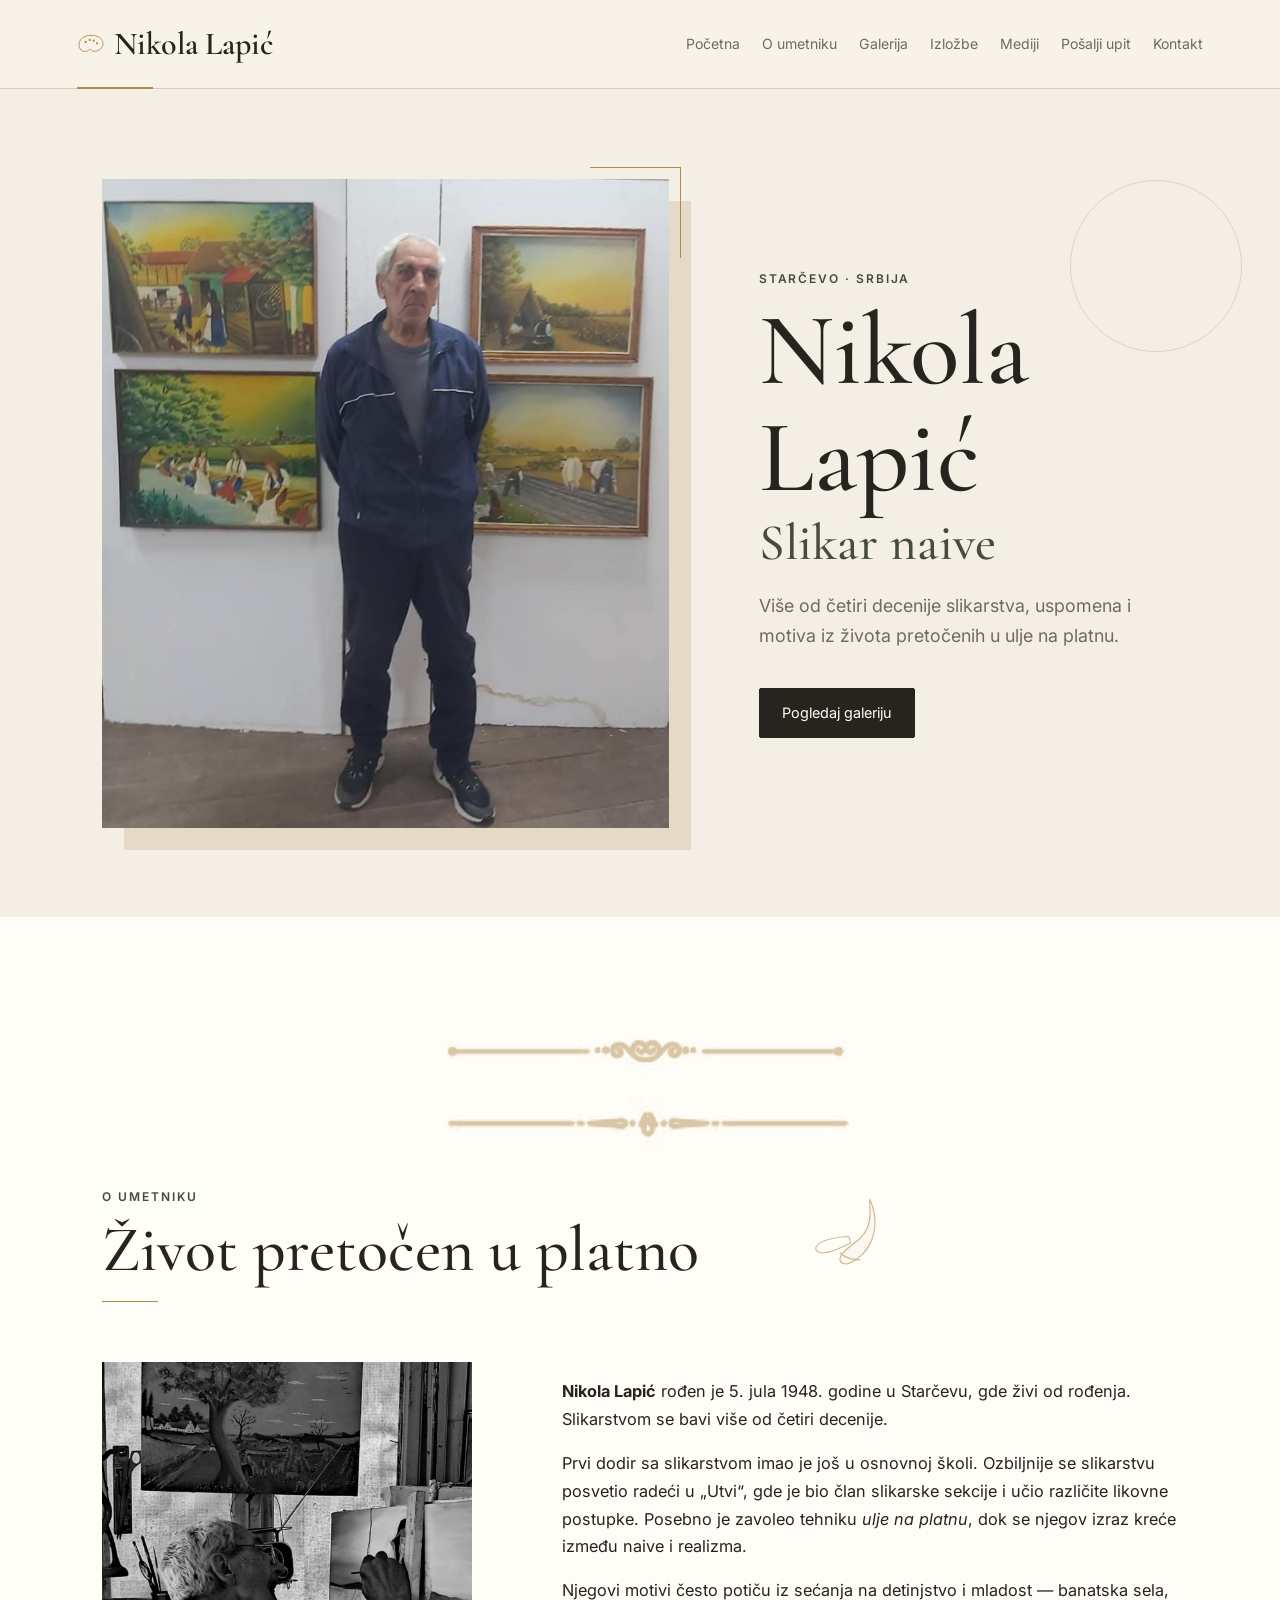
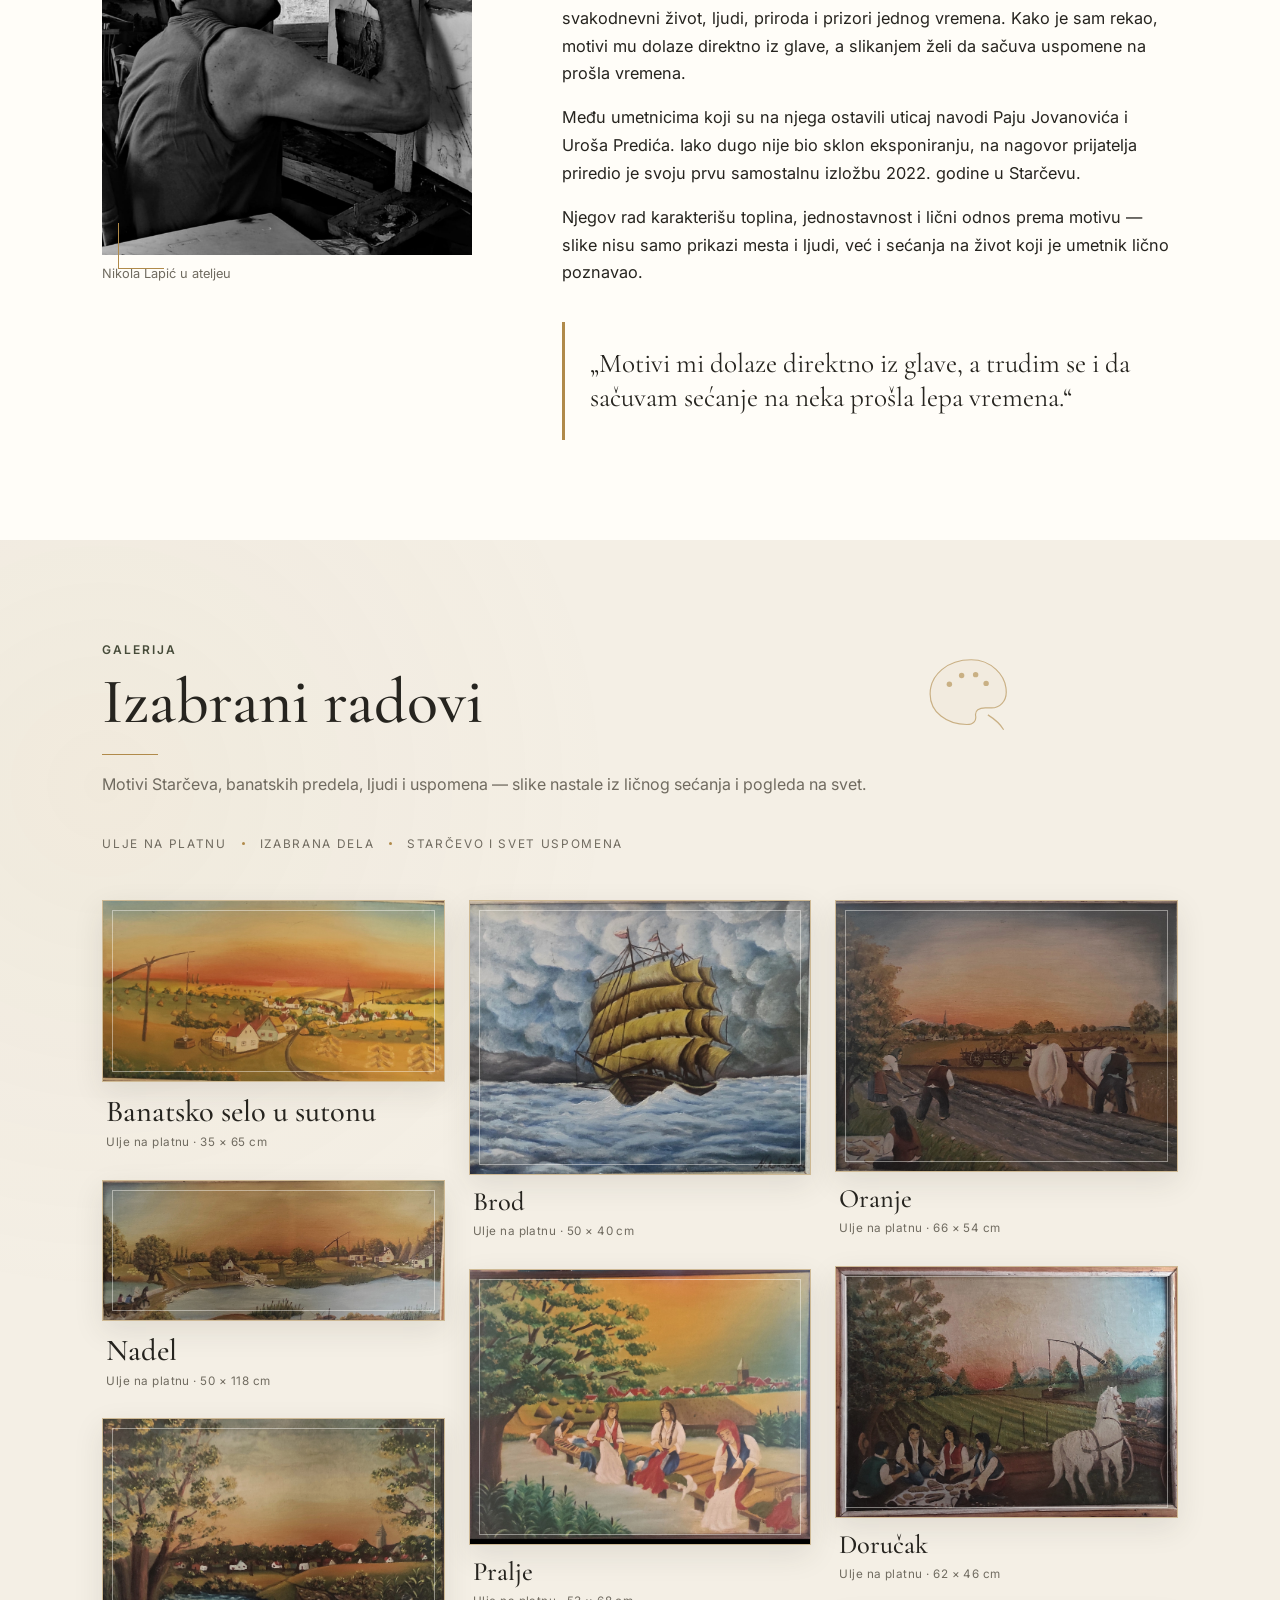
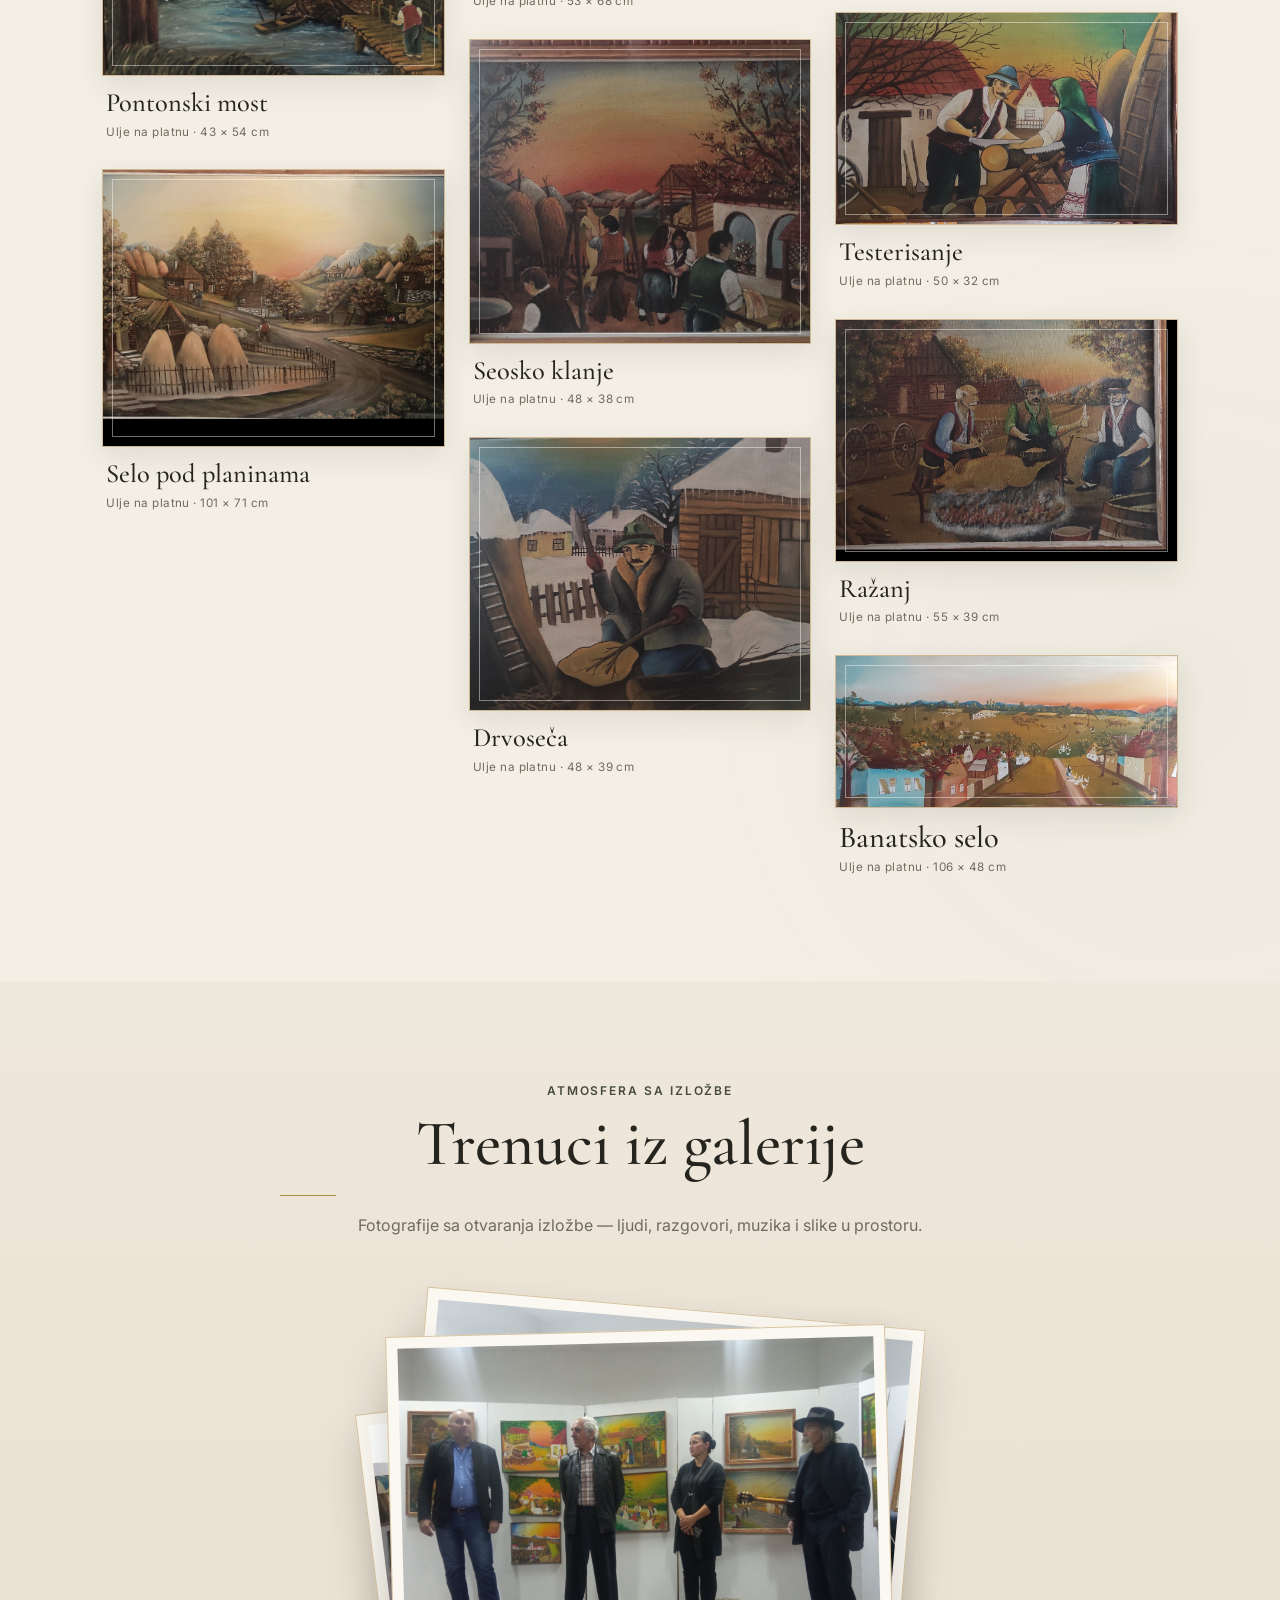
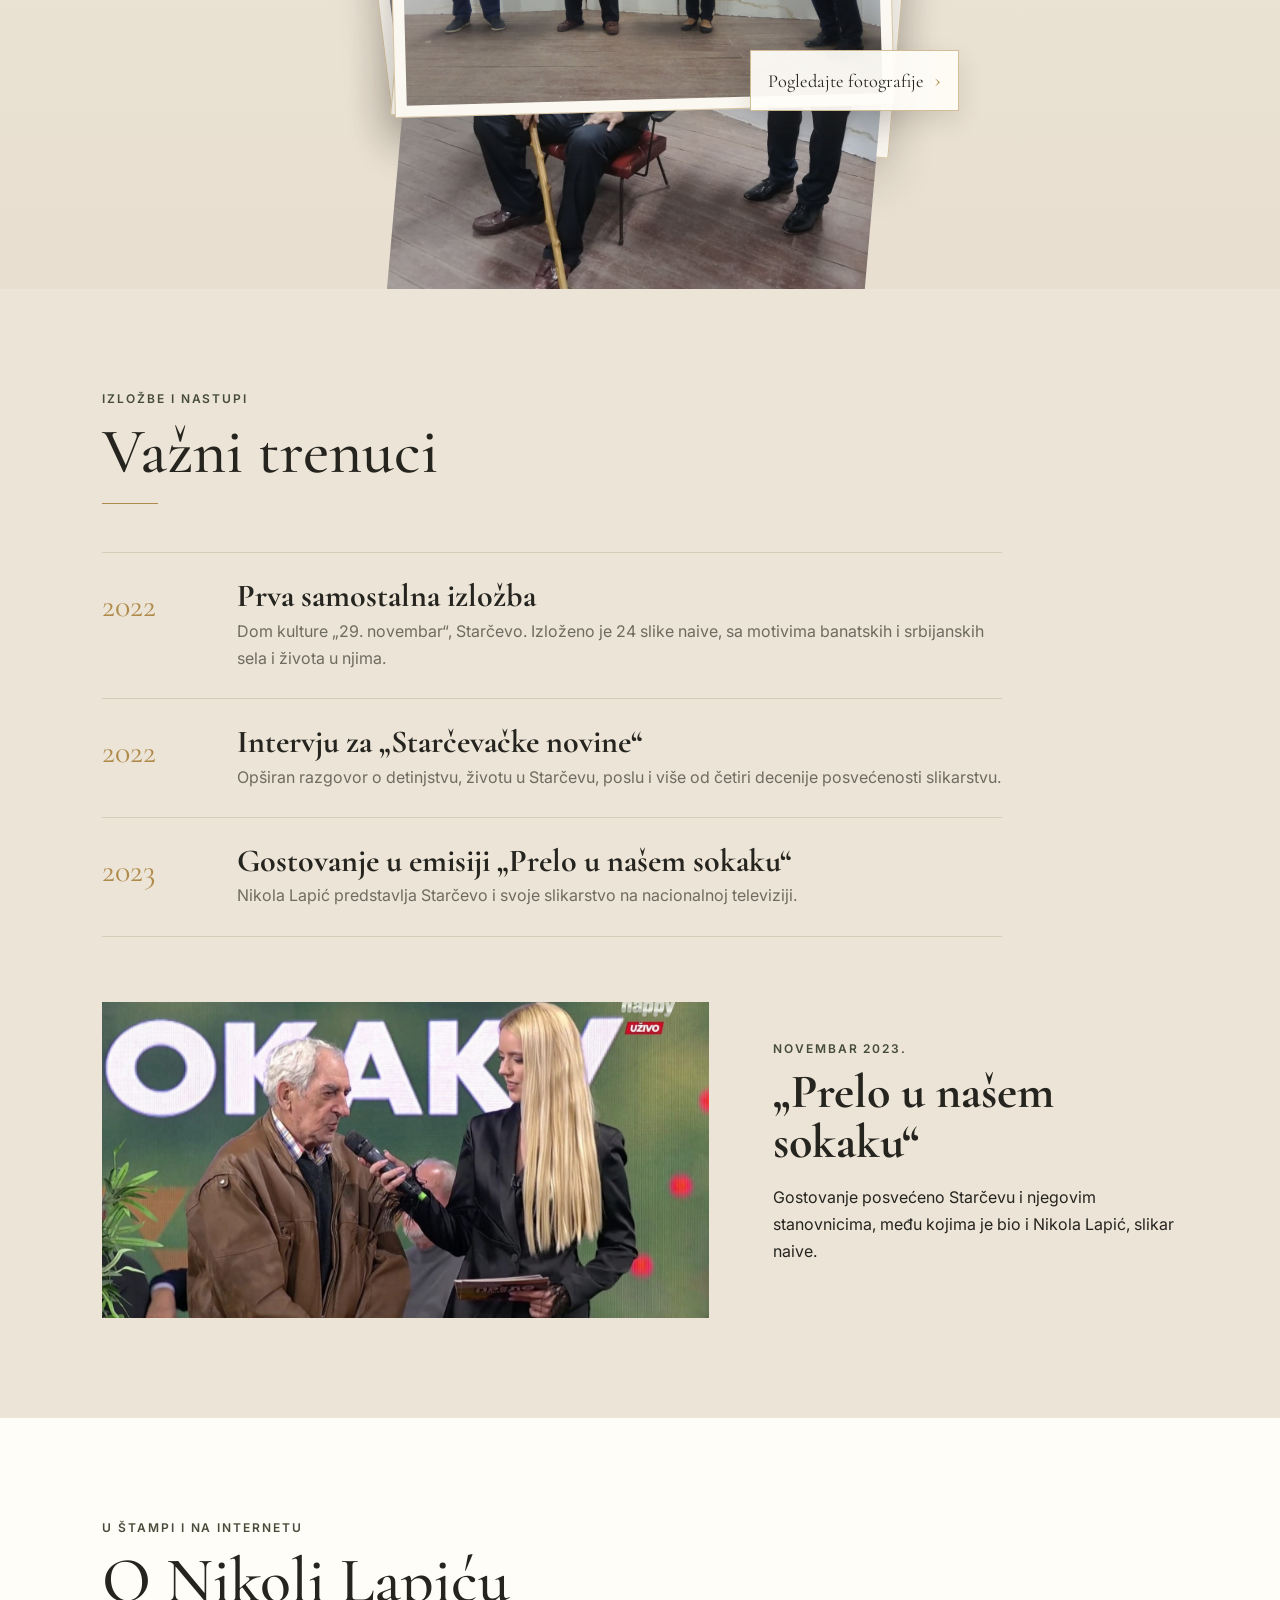
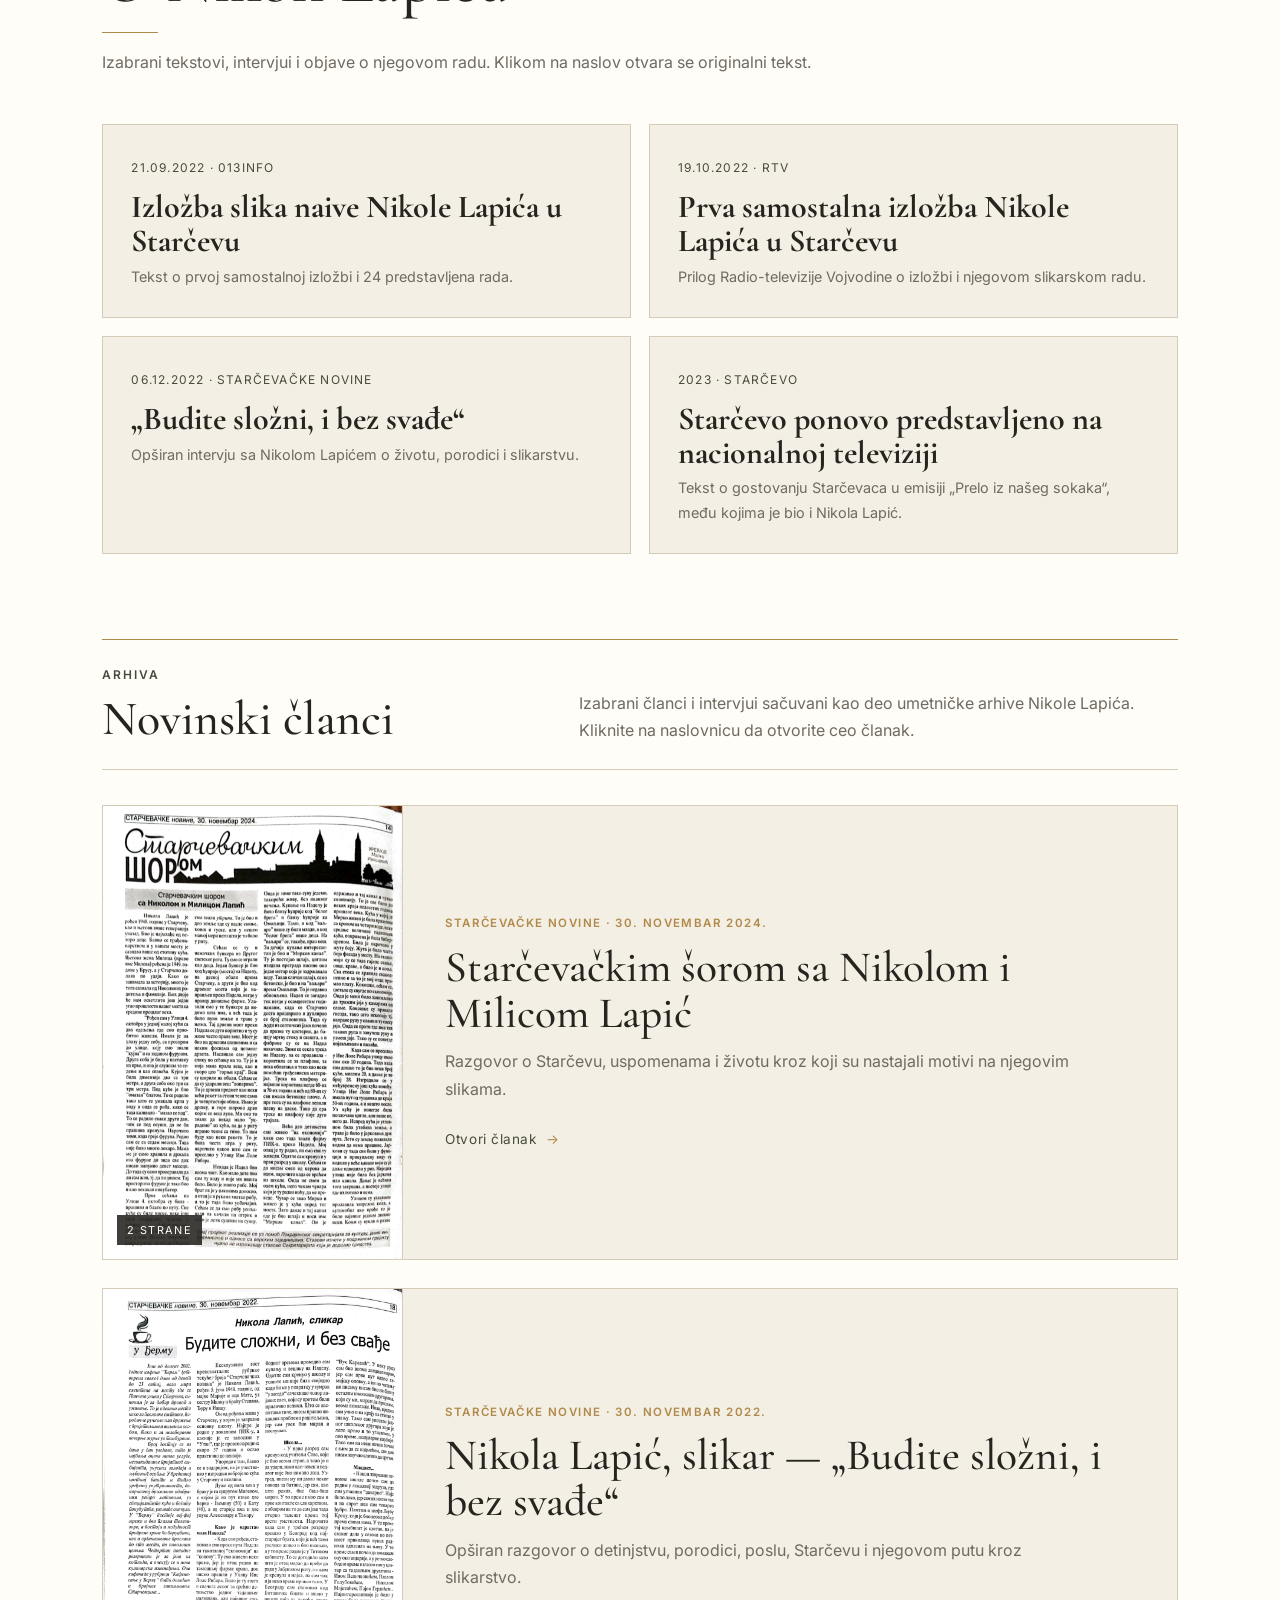
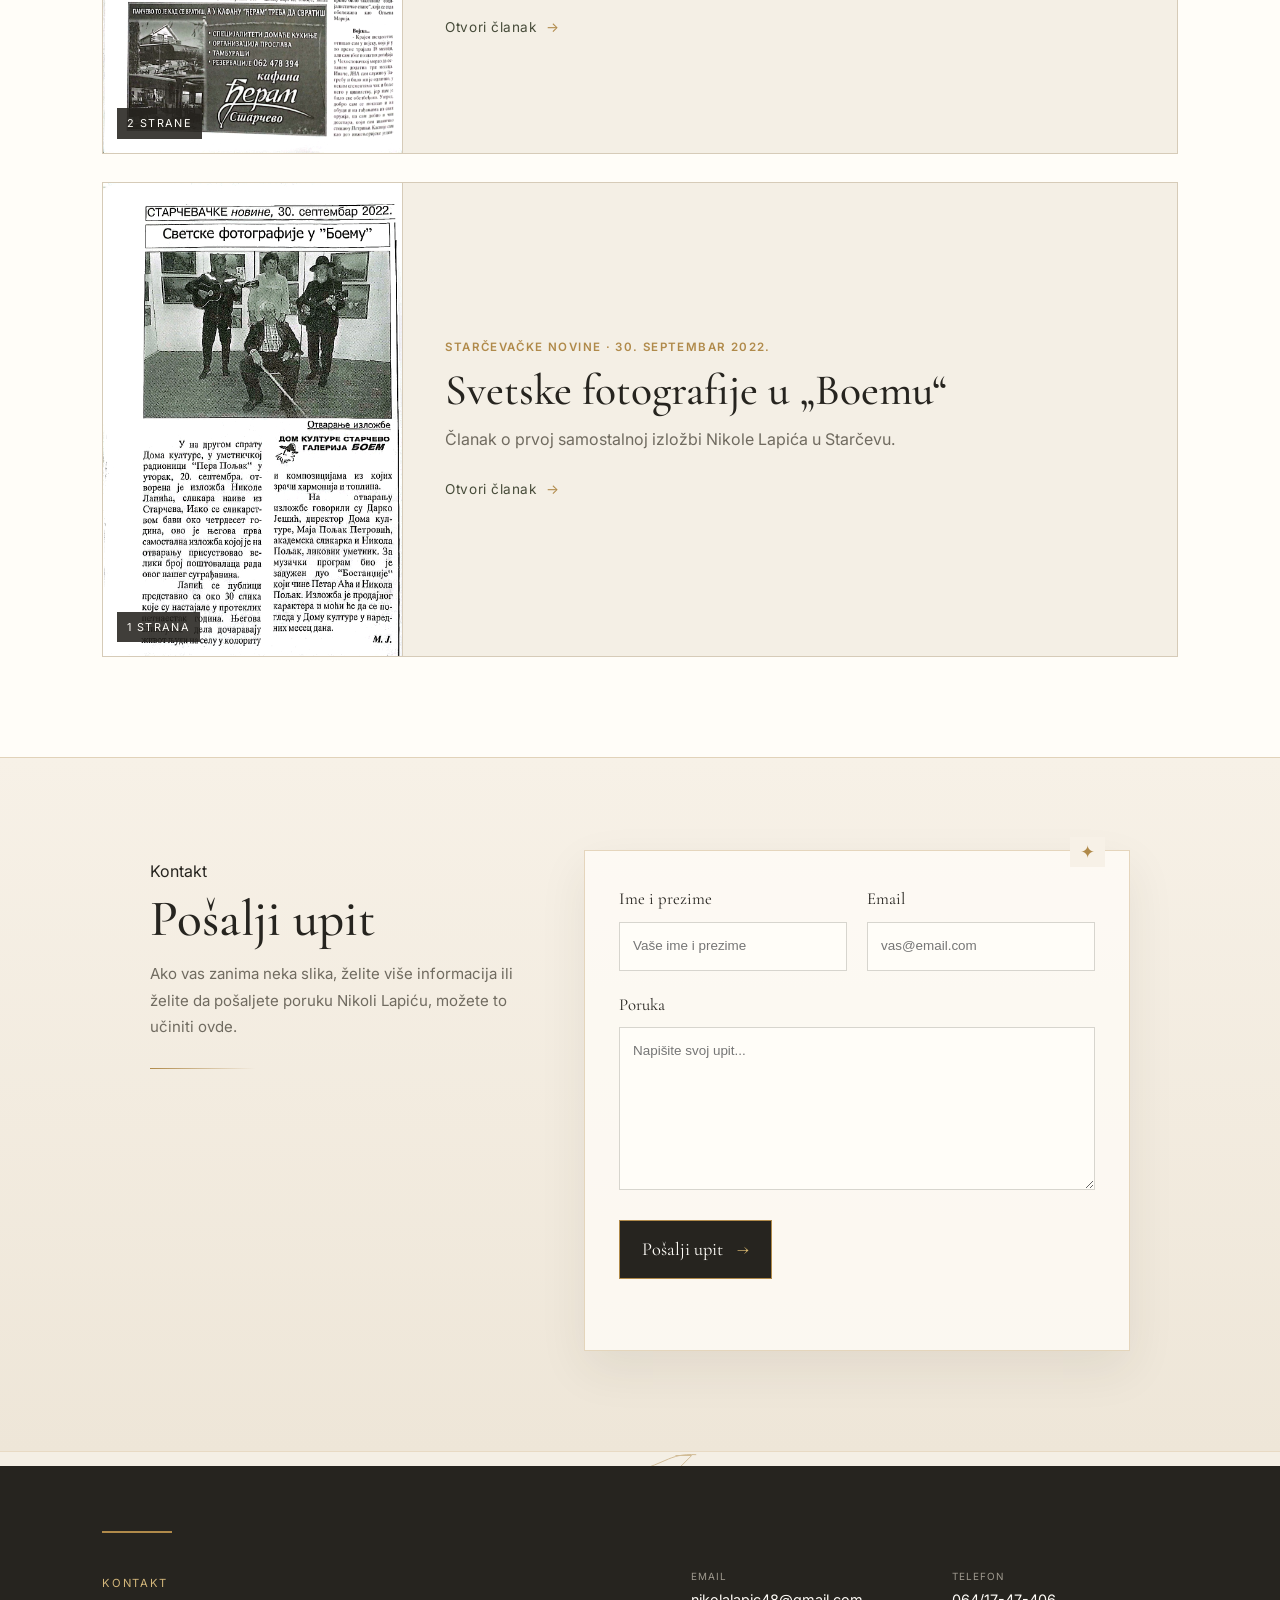
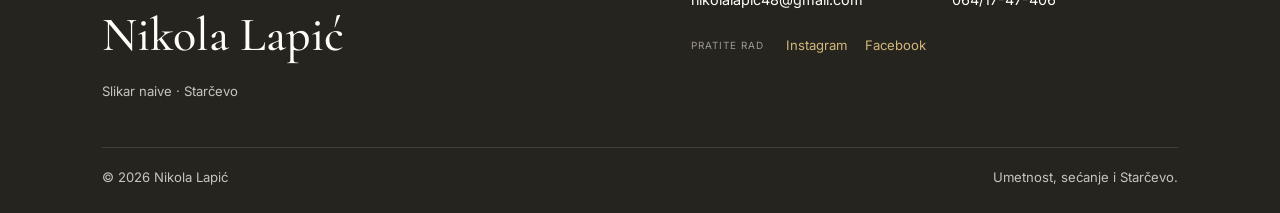
==== commit 275fd1e0: "Add files via upload" ====
--- a/index.html
+++ b/index.html
@@ -395,11 +395,11 @@
         <h2>Pošalji upit</h2>
         <p>Ako vas zanima neka slika, želite više informacija ili želite da pošaljete poruku Nikoli Lapiću, možete to učiniti ovde.</p>
       </div>
-      <form class="inquiry-form" action="https://formsubmit.co/nikolalapic48@gmail.com" method="POST">
+      <form class="inquiry-form" id="inquiry-form">
         <input type="hidden" name="_subject" value="Novi upit sa sajta Nikola Lapić">
         <input type="hidden" name="_captcha" value="false">
         <input type="hidden" name="_template" value="table">
-        <input type="hidden" name="_next" value="https://example.com/">
+        <input type="text" name="_honey" tabindex="-1" autocomplete="off" style="display:none" aria-hidden="true">
         <div class="inquiry-fields">
           <label>Ime i prezime
             <input type="text" name="name" autocomplete="name" required placeholder="Vaše ime i prezime">
@@ -412,6 +412,7 @@
           <textarea name="message" rows="6" required placeholder="Napišite svoj upit..."></textarea>
         </label>
         <button class="inquiry-submit" type="submit">Pošalji upit <span>→</span></button>
+        <p class="inquiry-status" id="inquiry-status" role="status" aria-live="polite"></p>
       </form>
     </div>
   </section>
@@ -576,6 +577,45 @@
       button.addEventListener("click", () => openPress(button.dataset.press));
     });
     document.querySelectorAll("[data-close-press]").forEach(button => button.addEventListener("click", closePress));
+
+    const inquiryForm = document.getElementById("inquiry-form");
+    const inquiryStatus = document.getElementById("inquiry-status");
+    if (inquiryForm) {
+      inquiryForm.addEventListener("submit", async (event) => {
+        event.preventDefault();
+        const submitButton = inquiryForm.querySelector("button[type=submit]");
+        const originalText = submitButton.innerHTML;
+        submitButton.disabled = true;
+        submitButton.innerHTML = "Šaljem…";
+        inquiryStatus.className = "inquiry-status";
+        inquiryStatus.textContent = "";
+
+        try {
+          const payload = Object.fromEntries(new FormData(inquiryForm).entries());
+          const response = await fetch("https://formsubmit.co/ajax/nikolalapic48@gmail.com", {
+            method: "POST",
+            headers: {
+              "Accept": "application/json",
+              "Content-Type": "application/json"
+            },
+            body: JSON.stringify(payload)
+          });
+          const result = await response.json();
+          if (!response.ok || result.success === false) throw new Error(result.message || "Greška pri slanju.");
+
+          inquiryForm.reset();
+          inquiryStatus.className = "inquiry-status success";
+          inquiryStatus.textContent = "Hvala! Vaš upit je uspešno poslat. Nikola Lapić će vam odgovoriti na navedenu email adresu.";
+        } catch (error) {
+          inquiryStatus.className = "inquiry-status error";
+          inquiryStatus.textContent = "Poruka trenutno nije poslata. Možete je poslati direktno na nikolalapic48@gmail.com.";
+        } finally {
+          submitButton.disabled = false;
+          submitButton.innerHTML = originalText;
+        }
+      });
+    }
+
     document.addEventListener("keydown", event => {
       if (event.key === "Escape" && modal.classList.contains("is-open")) closePress();
     });
--- a/style.css
+++ b/style.css
@@ -722,3 +722,10 @@
   .inquiry-fields { grid-template-columns:1fr; gap:0; }
   .inquiry-form { padding:24px; }
 }
+
+
+/* Inquiry form status */
+.inquiry-submit:disabled { opacity: .65; cursor: wait; }
+.inquiry-status { margin: 14px 0 0; min-height: 1.5em; font-size: .95rem; line-height: 1.5; }
+.inquiry-status.success { color: #4f624a; }
+.inquiry-status.error { color: #8b4f45; }
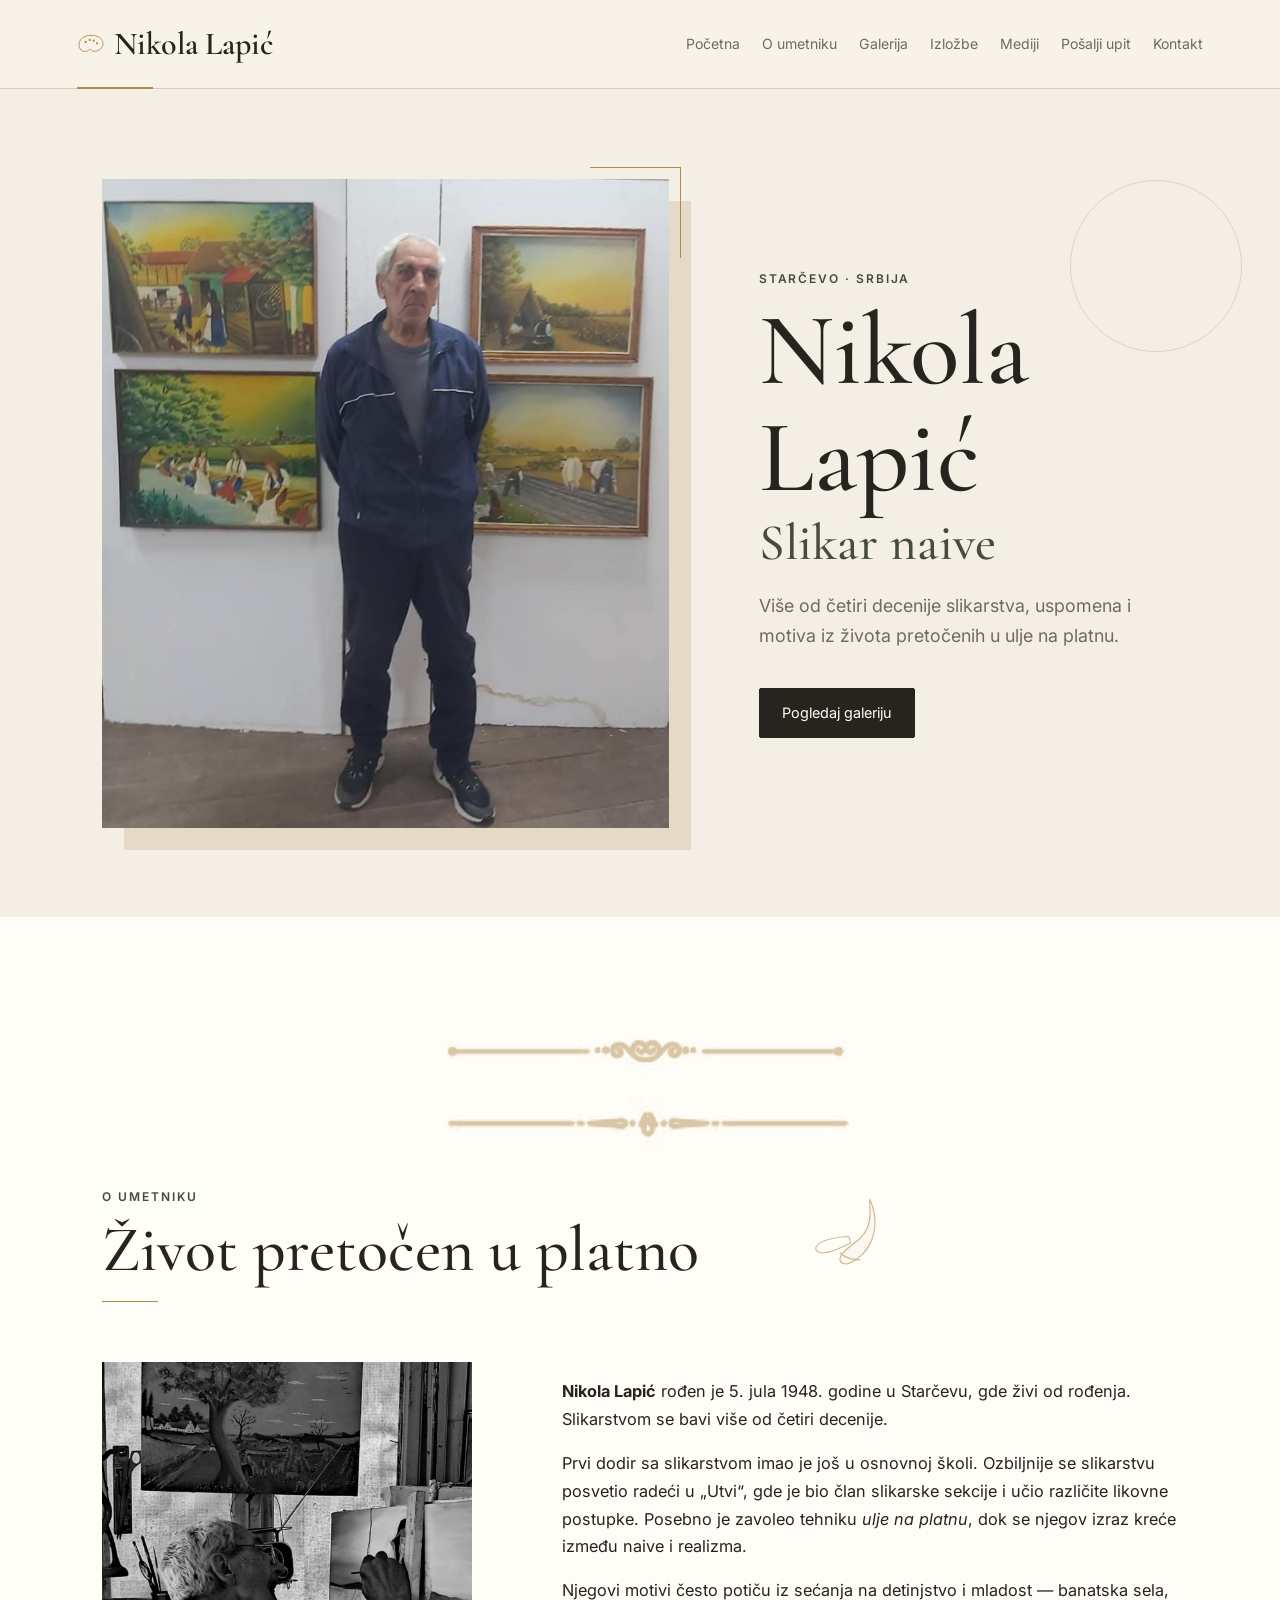
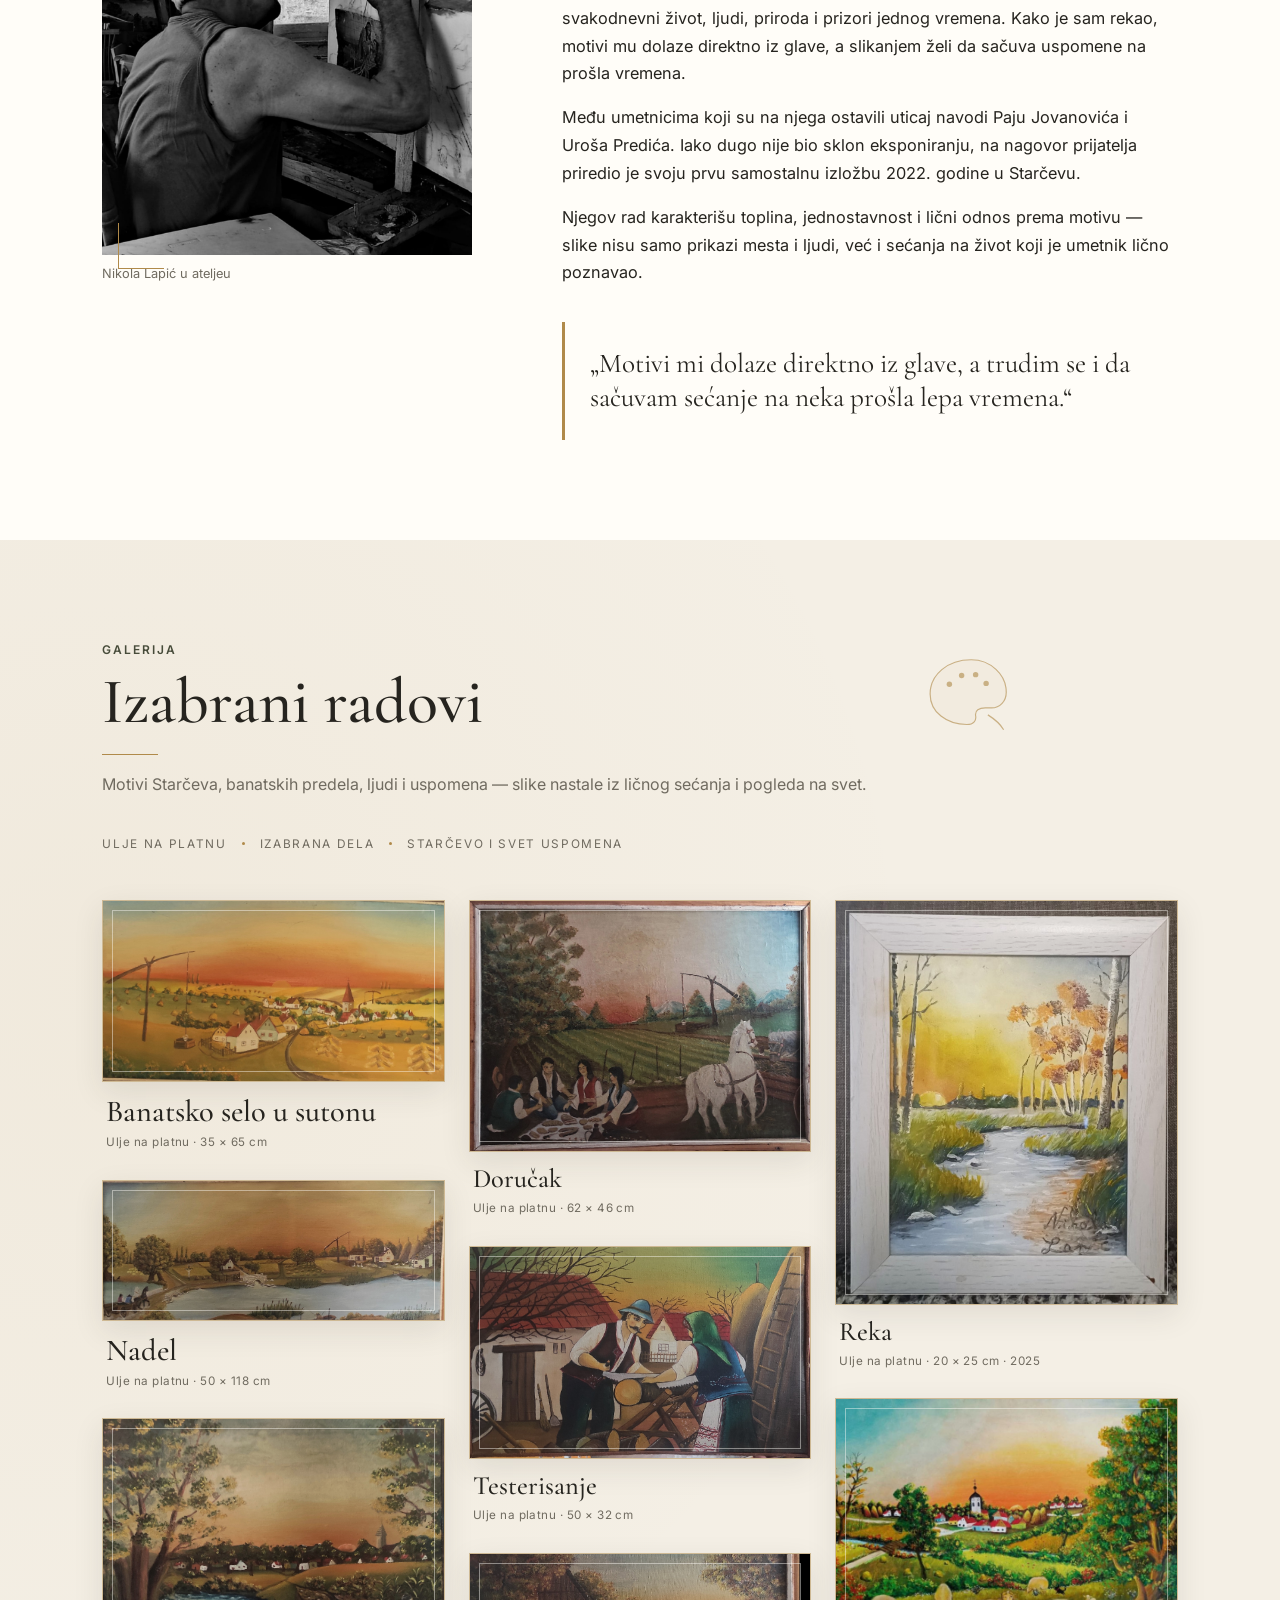
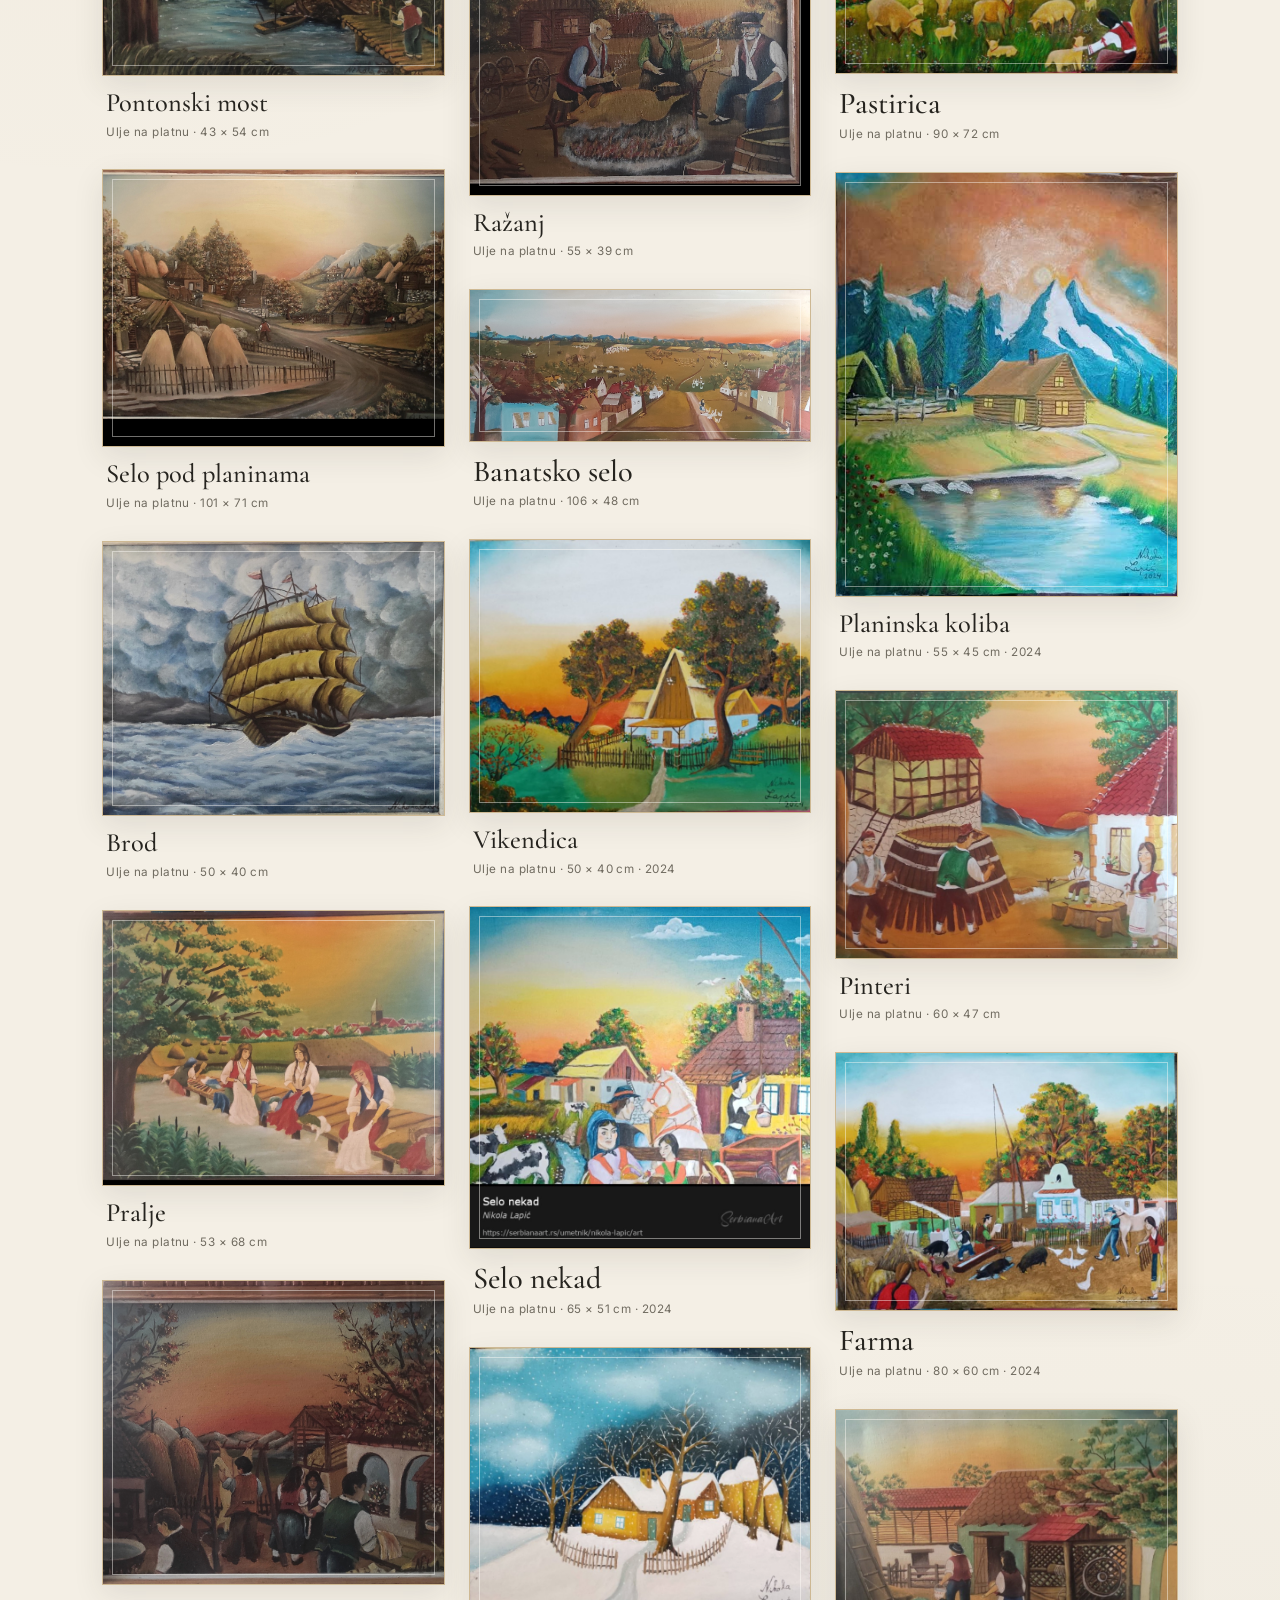
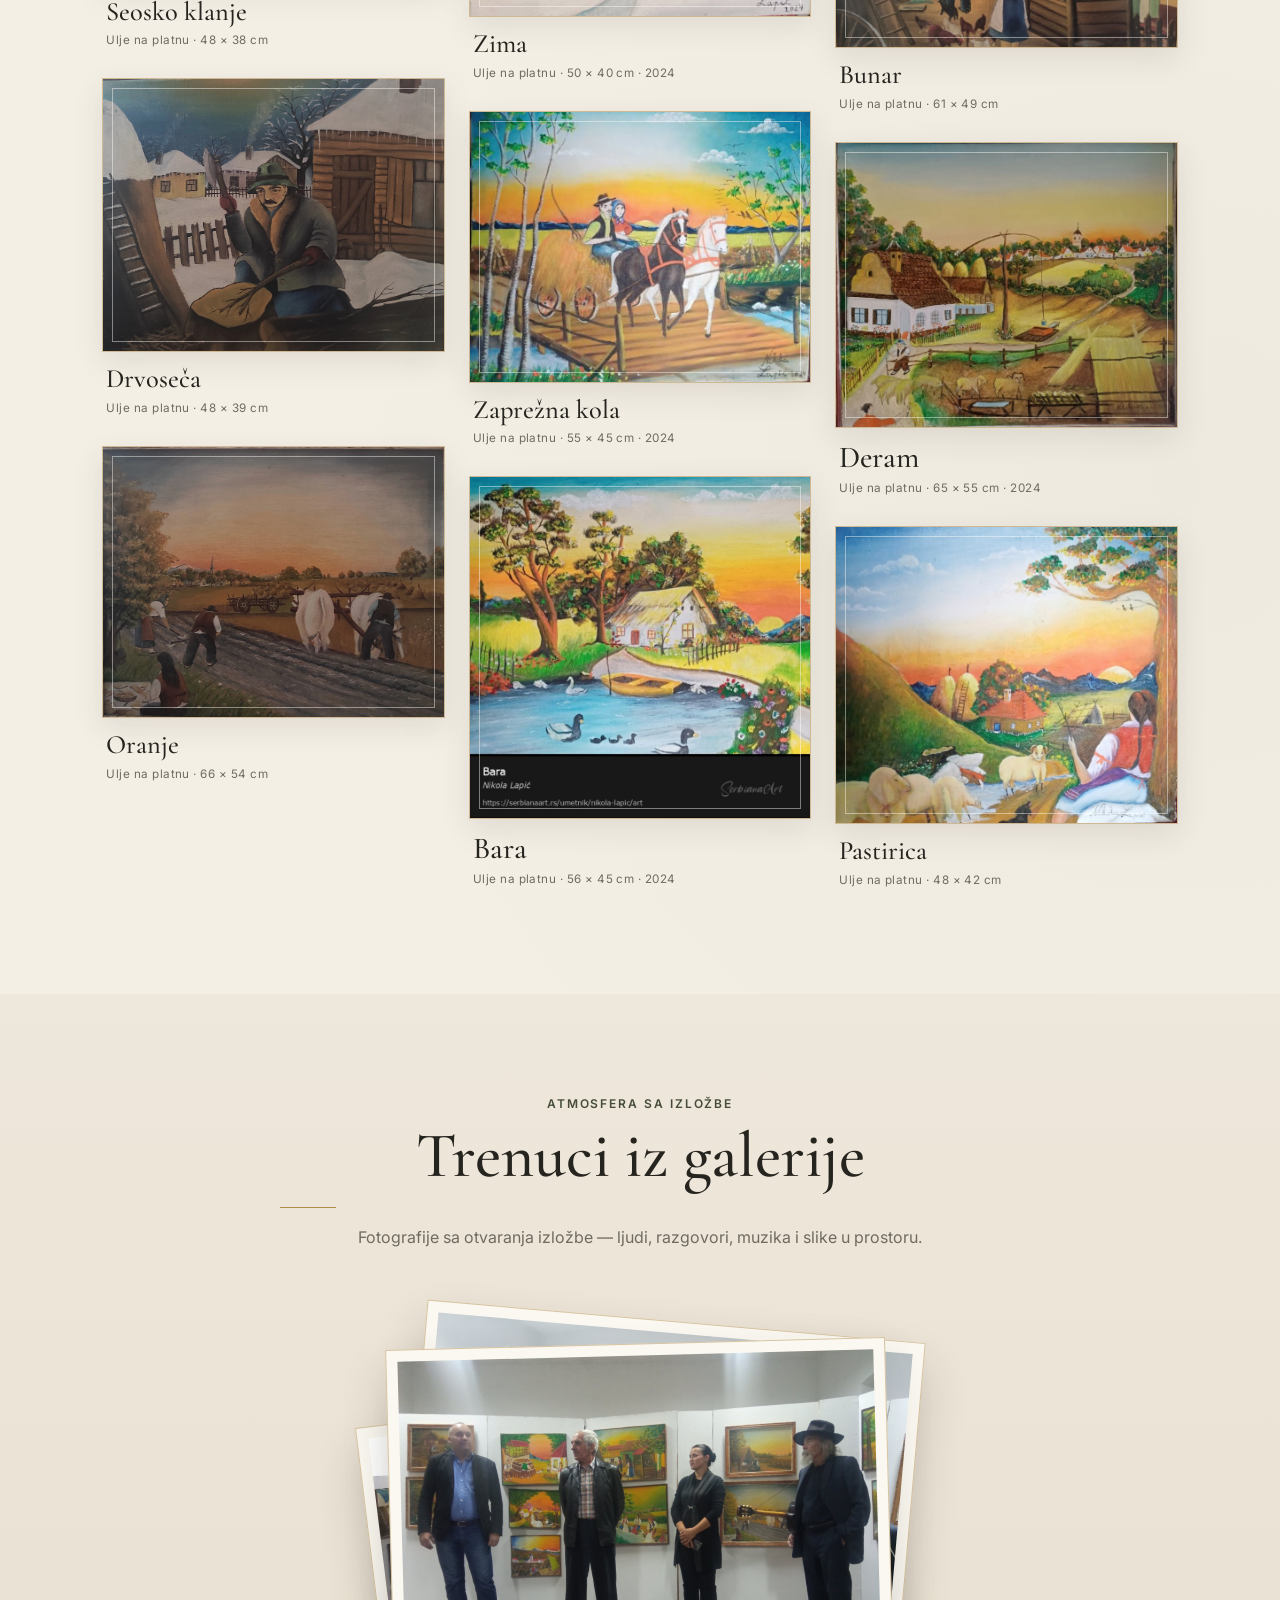
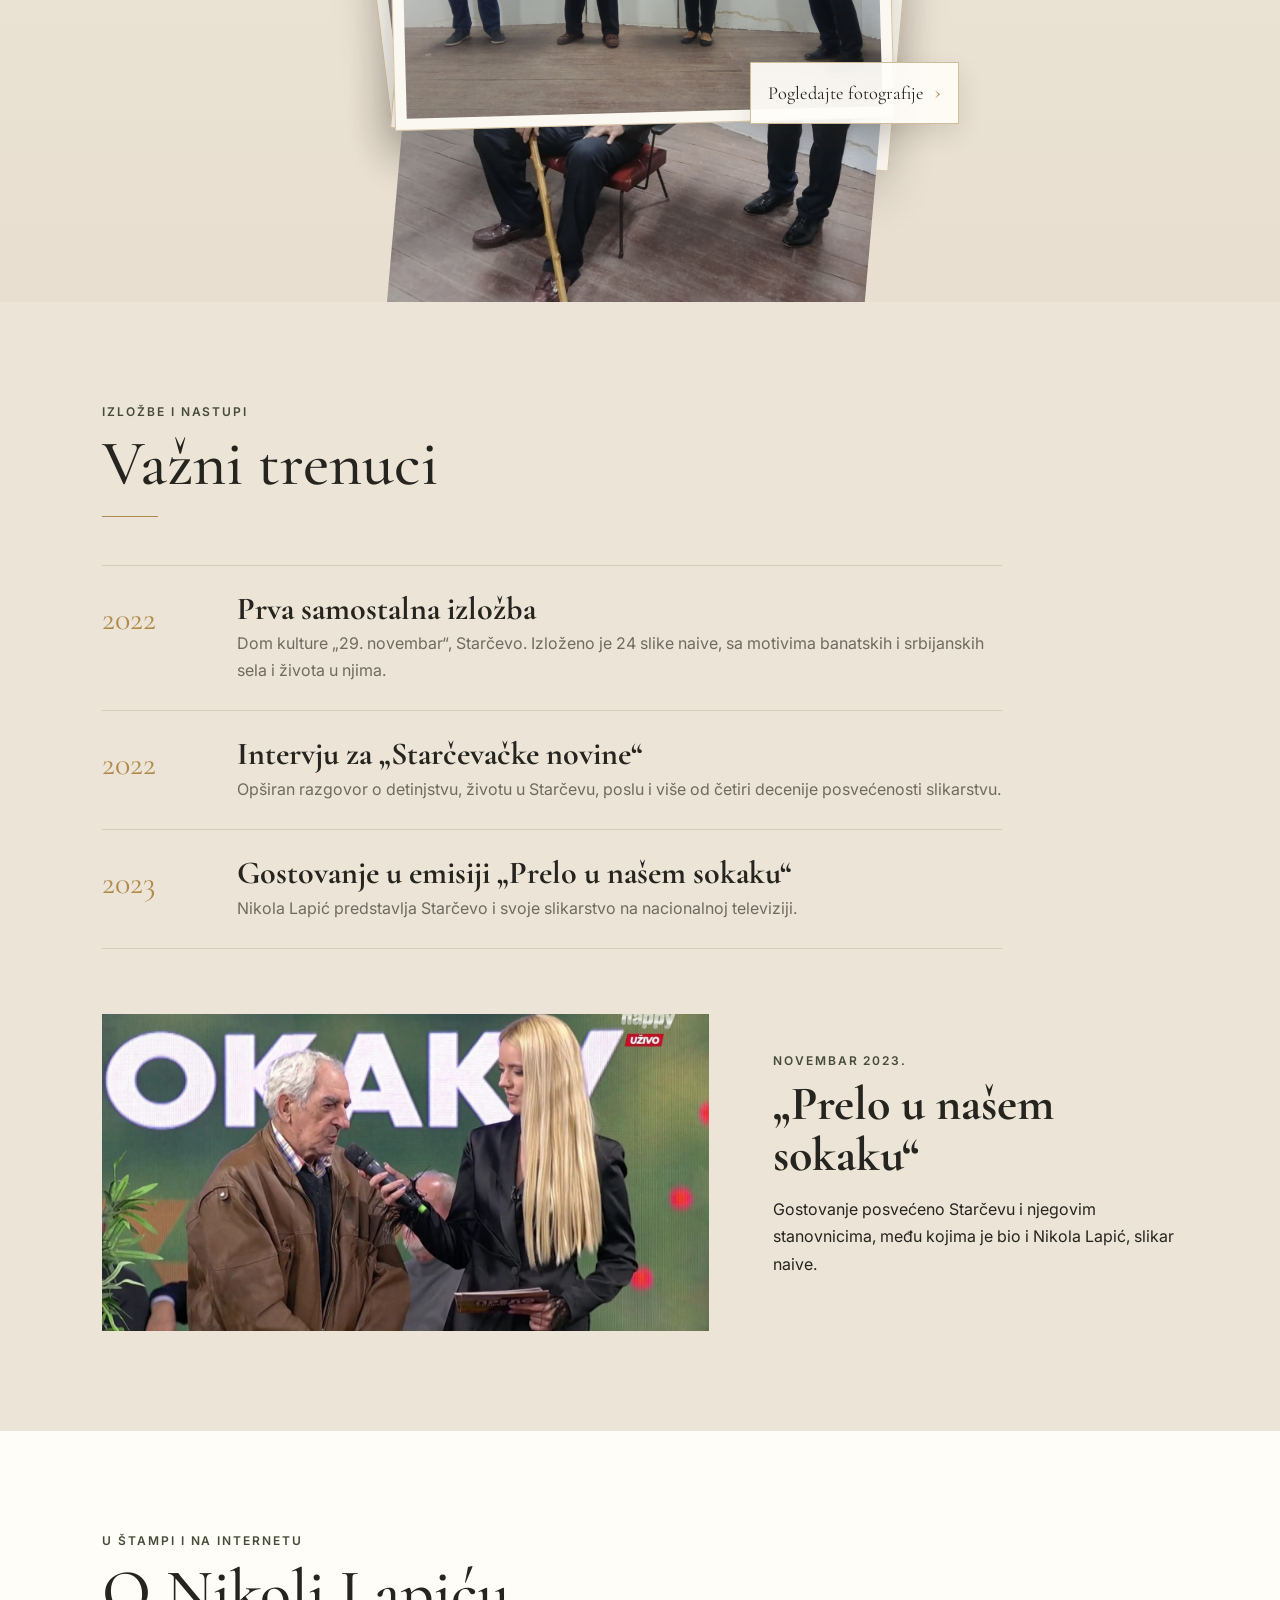
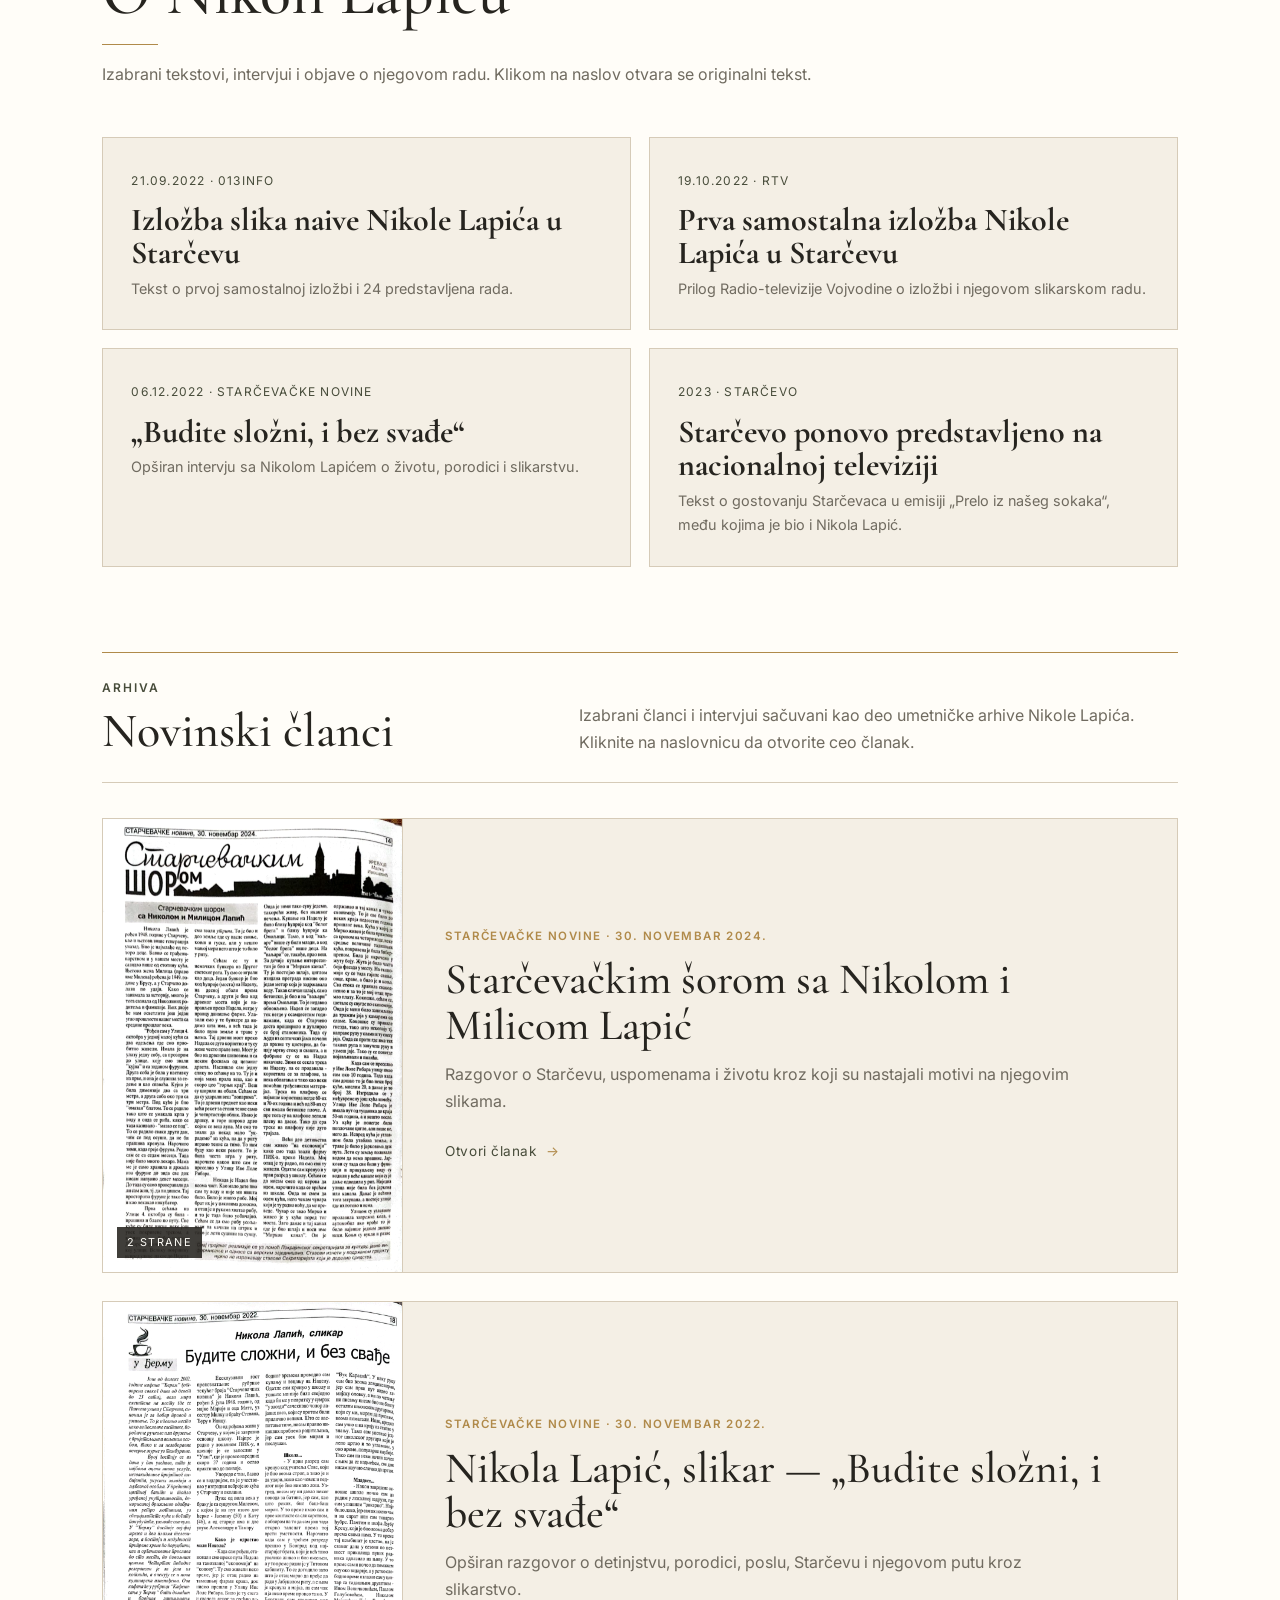
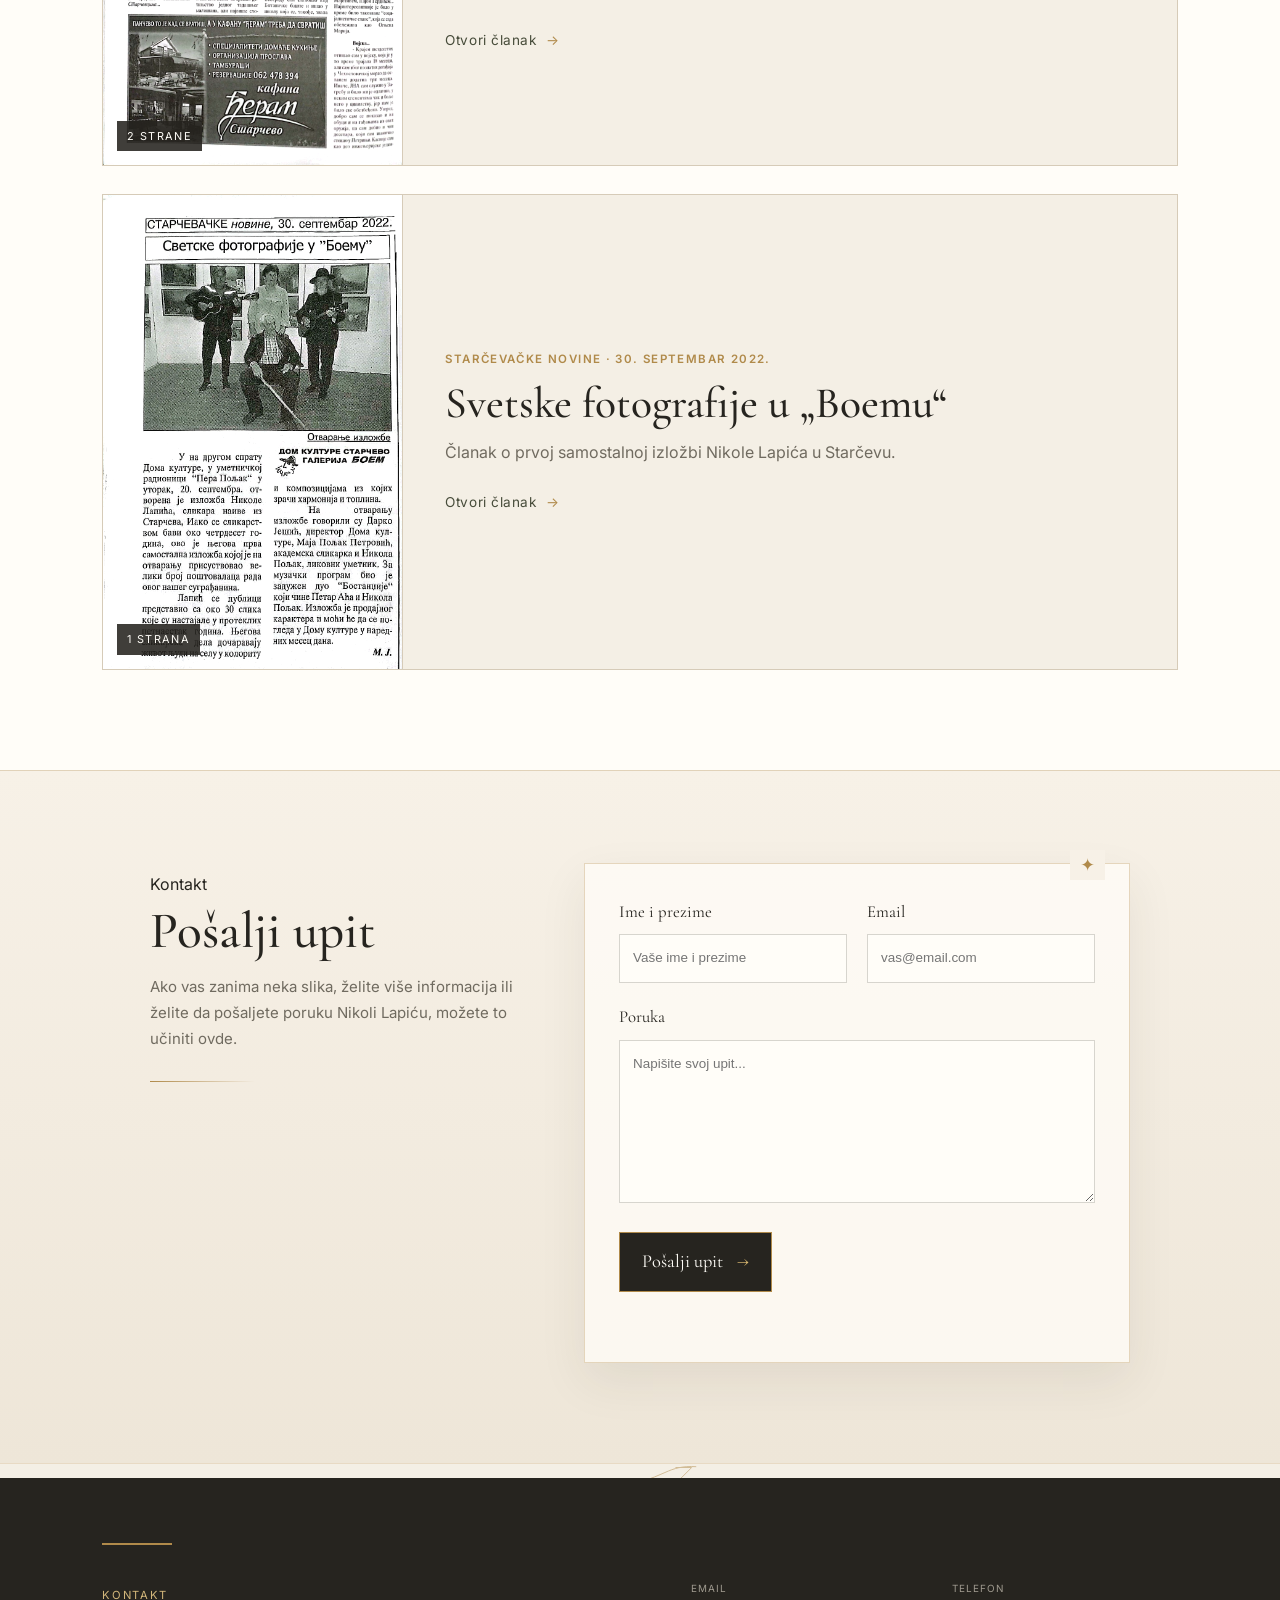
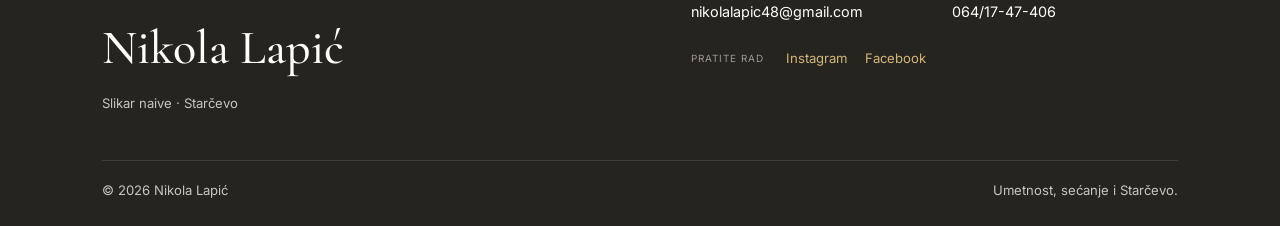
==== commit ce80fe71: "Add files via upload" ====
--- a/index.html
+++ b/index.html
@@ -1,452 +1,453 @@
 <!DOCTYPE html>
+
 <html lang="sr">
 <head>
-  <meta charset="UTF-8">
-  <meta name="viewport" content="width=device-width, initial-scale=1.0">
-  <meta name="description" content="Nikola Lapić — slikar naive iz Starčeva. Galerija originalnih radova, biografija, izložbe i medijski tekstovi.">
-  <title>Nikola Lapić — Slikar naive</title>
-  <link rel="stylesheet" href="style.css">
+<meta charset="utf-8"/>
+<meta content="width=device-width, initial-scale=1.0" name="viewport"/>
+<meta content="Nikola Lapić — slikar naive iz Starčeva. Galerija originalnih radova, biografija, izložbe i medijski tekstovi." name="description"/>
+<title>Nikola Lapić — Slikar naive</title>
+<link href="style.css" rel="stylesheet"/>
 </head>
 <body>
-  <header class="site-header">
-    <a class="brand" href="#pocetna"><span class="brand-mark" aria-hidden="true">
-      <svg viewBox="0 0 42 30" role="img">
-        <path d="M21 2C10 2 3 8 3 16c0 7 5 11 11 10 3-.5 4-3 6-3 2 0 2 3 5 3 8 0 14-5 14-12C39 7 31 2 21 2Z"/>
-        <circle cx="13" cy="12" r="1.7"/><circle cx="19" cy="9" r="1.7"/><circle cx="25" cy="10" r="1.7"/><circle cx="30" cy="14" r="1.7"/>
-      </svg>
-    </span>Nikola Lapić</a>
-    <nav>
-      <a href="#pocetna">Početna</a>
-      <a href="#o-umetniku">O umetniku</a>
-      <a href="#galerija">Galerija</a>
-      <a href="#izlozbe">Izložbe</a>
-      <a href="#mediji">Mediji</a>
-      <a href="#upit">Pošalji upit</a><a href="#kontakt">Kontakt</a>
-    </nav>
-  </header>
-
-  <main>
-    <section id="pocetna" class="hero">
-      <div class="hero-image">
-        <img src="images/nikola-izlozba.jpg" alt="Nikola Lapić na izložbi sa svojim slikama">
-      </div>
-      <div class="hero-copy">
-        <p class="eyebrow">Starčevo · Srbija</p>
-        <h1>Nikola Lapić</h1>
-        <h2>Slikar naive</h2>
-        <p>
+<header class="site-header">
+<a class="brand" href="#pocetna"><span aria-hidden="true" class="brand-mark">
+<svg role="img" viewbox="0 0 42 30">
+<path d="M21 2C10 2 3 8 3 16c0 7 5 11 11 10 3-.5 4-3 6-3 2 0 2 3 5 3 8 0 14-5 14-12C39 7 31 2 21 2Z"></path>
+<circle cx="13" cy="12" r="1.7"></circle><circle cx="19" cy="9" r="1.7"></circle><circle cx="25" cy="10" r="1.7"></circle><circle cx="30" cy="14" r="1.7"></circle>
+</svg>
+</span>Nikola Lapić</a>
+<nav>
+<a href="#pocetna">Početna</a>
+<a href="#o-umetniku">O umetniku</a>
+<a href="#galerija">Galerija</a>
+<a href="#izlozbe">Izložbe</a>
+<a href="#mediji">Mediji</a>
+<a href="#upit">Pošalji upit</a><a href="#kontakt">Kontakt</a>
+</nav>
+</header>
+<main>
+<section class="hero" id="pocetna">
+<div class="hero-image">
+<img alt="Nikola Lapić na izložbi sa svojim slikama" src="images/nikola-izlozba.jpg"/>
+</div>
+<div class="hero-copy">
+<p class="eyebrow">Starčevo · Srbija</p>
+<h1>Nikola Lapić</h1>
+<h2>Slikar naive</h2>
+<p>
           Više od četiri decenije slikarstva, uspomena i motiva iz života
           pretočenih u ulje na platnu.
         </p>
-        <a class="button" href="#galerija">Pogledaj galeriju</a>
-      </div>
-    </section>
-
-    <section id="o-umetniku" class="section biography">
-      <div class="media-ornament" aria-hidden="true">
-        <img src="images/zlatni-ukras.png" alt="">
-      </div>
-      <div class="section-heading ornament-heading">
-        <div>
-          <p class="eyebrow">O umetniku</p>
-          <h2>Život pretočen u platno</h2>
-        </div>
-        <svg class="brush-ornament" viewBox="0 0 120 100" aria-hidden="true">
-          <path d="M78 10c8 18 9 37 2 54-5 13-16 24-28 29-7 3-13 0-13-5 0-8 14-17 24-25 12-10 17-26 15-44Z"/>
-          <path d="M53 67c-12 6-26 13-36 13-7 0-11-4-9-8 4-8 27-14 43-13Z"/>
-          <path d="M39 80c7 6 16 9 26 9"/>
-        </svg>
-      </div>
-      <div class="bio-grid">
-        <div class="bio-photo">
-          <img src="images/nikola-u-ateljeu.jpg" alt="Nikola Lapić dok slika u ateljeu">
-          <p class="caption">Nikola Lapić u ateljeu</p>
-        </div>
-        <div class="bio-text">
-          <p><strong>Nikola Lapić</strong> rođen je 5. jula 1948. godine u Starčevu, gde živi od rođenja. Slikarstvom se bavi više od četiri decenije.</p>
-          <p>Prvi dodir sa slikarstvom imao je još u osnovnoj školi. Ozbiljnije se slikarstvu posvetio radeći u „Utvi“, gde je bio član slikarske sekcije i učio različite likovne postupke. Posebno je zavoleo tehniku <em>ulje na platnu</em>, dok se njegov izraz kreće između naive i realizma.</p>
-          <p>Njegovi motivi često potiču iz sećanja na detinjstvo i mladost — banatska sela, svakodnevni život, ljudi, priroda i prizori jednog vremena. Kako je sam rekao, motivi mu dolaze direktno iz glave, a slikanjem želi da sačuva uspomene na prošla vremena.</p>
-          <p>Među umetnicima koji su na njega ostavili uticaj navodi Paju Jovanovića i Uroša Predića. Iako dugo nije bio sklon eksponiranju, na nagovor prijatelja priredio je svoju prvu samostalnu izložbu 2022. godine u Starčevu.</p>
-          <p>Njegov rad karakterišu toplina, jednostavnost i lični odnos prema motivu — slike nisu samo prikazi mesta i ljudi, već i sećanja na život koji je umetnik lično poznavao.</p>
-          <div class="quote">
+<a class="button" href="#galerija">Pogledaj galeriju</a>
+</div>
+</section>
+<section class="section biography" id="o-umetniku">
+<div aria-hidden="true" class="media-ornament">
+<img alt="" src="images/zlatni-ukras.png"/>
+</div>
+<div class="section-heading ornament-heading">
+<div>
+<p class="eyebrow">O umetniku</p>
+<h2>Život pretočen u platno</h2>
+</div>
+<svg aria-hidden="true" class="brush-ornament" viewbox="0 0 120 100">
+<path d="M78 10c8 18 9 37 2 54-5 13-16 24-28 29-7 3-13 0-13-5 0-8 14-17 24-25 12-10 17-26 15-44Z"></path>
+<path d="M53 67c-12 6-26 13-36 13-7 0-11-4-9-8 4-8 27-14 43-13Z"></path>
+<path d="M39 80c7 6 16 9 26 9"></path>
+</svg>
+</div>
+<div class="bio-grid">
+<div class="bio-photo">
+<img alt="Nikola Lapić dok slika u ateljeu" src="images/nikola-u-ateljeu.jpg"/>
+<p class="caption">Nikola Lapić u ateljeu</p>
+</div>
+<div class="bio-text">
+<p><strong>Nikola Lapić</strong> rođen je 5. jula 1948. godine u Starčevu, gde živi od rođenja. Slikarstvom se bavi više od četiri decenije.</p>
+<p>Prvi dodir sa slikarstvom imao je još u osnovnoj školi. Ozbiljnije se slikarstvu posvetio radeći u „Utvi“, gde je bio član slikarske sekcije i učio različite likovne postupke. Posebno je zavoleo tehniku <em>ulje na platnu</em>, dok se njegov izraz kreće između naive i realizma.</p>
+<p>Njegovi motivi često potiču iz sećanja na detinjstvo i mladost — banatska sela, svakodnevni život, ljudi, priroda i prizori jednog vremena. Kako je sam rekao, motivi mu dolaze direktno iz glave, a slikanjem želi da sačuva uspomene na prošla vremena.</p>
+<p>Među umetnicima koji su na njega ostavili uticaj navodi Paju Jovanovića i Uroša Predića. Iako dugo nije bio sklon eksponiranju, na nagovor prijatelja priredio je svoju prvu samostalnu izložbu 2022. godine u Starčevu.</p>
+<p>Njegov rad karakterišu toplina, jednostavnost i lični odnos prema motivu — slike nisu samo prikazi mesta i ljudi, već i sećanja na život koji je umetnik lično poznavao.</p>
+<div class="quote">
             „Motivi mi dolaze direktno iz glave, a trudim se i da sačuvam sećanje na neka prošla lepa vremena.“
           </div>
-        </div>
-      </div>
-    </section>
-
-    <section id="galerija" class="section gallery-section">
-      <div class="section-heading gallery-heading ornament-heading">
-        <div>
-          <p class="eyebrow">Galerija</p>
-          <h2>Izabrani radovi</h2>
-          <p class="muted">Motivi Starčeva, banatskih predela, ljudi i uspomena — slike nastale iz ličnog sećanja i pogleda na svet.</p>
-        </div>
-        <svg class="palette-ornament" viewBox="0 0 120 100" aria-hidden="true">
-          <path d="M62 12C35 12 15 29 15 51c0 21 19 35 42 35 8 0 11-5 10-10-1-6 4-9 11-9h7c10 0 17-8 17-18 0-20-18-37-40-37Z"/>
-          <circle cx="37" cy="40" r="3.1"/>
-          <circle cx="51" cy="30" r="3.1"/>
-          <circle cx="67" cy="29" r="3.1"/>
-          <circle cx="79" cy="39" r="3.1"/>
-          <path d="M81 75c8 5 14 10 18 17" />
-        </svg>
-      </div>
-
-      <div class="gallery-intro">
-        <span>Ulje na platnu</span>
-        <i></i>
-        <span>Izabrana dela</span>
-        <i></i>
-        <span>Starčevo i svet uspomena</span>
-      </div>
-
-      <div class="gallery-grid">
-        <button class="gallery-item gallery-item-wide" type="button" data-gallery="0">
-          <span class="gallery-image-wrap"><img src="images/banatsko-selo-u-sutonu.jpg" alt="Banatsko selo u sutonu"></span>
-          <span class="gallery-caption">
-            <strong>Banatsko selo u sutonu</strong>
-            <small>Ulje na platnu · 35 × 65 cm</small>
-          </span>
-        </button>
-
-        <button class="gallery-item gallery-item-wide" type="button" data-gallery="1">
-          <span class="gallery-image-wrap"><img src="images/nadel.jpg" alt="Nadel"></span>
-          <span class="gallery-caption">
-            <strong>Nadel</strong>
-            <small>Ulje na platnu · 50 × 118 cm</small>
-          </span>
-        </button>
-
-        <button class="gallery-item" type="button" data-gallery="2">
-          <span class="gallery-image-wrap"><img src="images/pontonski-most.jpg" alt="Pontonski most"></span>
-          <span class="gallery-caption">
-            <strong>Pontonski most</strong>
-            <small>Ulje na platnu · 43 × 54 cm</small>
-          </span>
-        </button>
-
-        <button class="gallery-item" type="button" data-gallery="3">
-          <span class="gallery-image-wrap"><img src="images/selo-pod-planinama.jpg" alt="Selo pod planinama"></span>
-          <span class="gallery-caption">
-            <strong>Selo pod planinama</strong>
-            <small>Ulje na platnu · 101 × 71 cm</small>
-          </span>
-        </button>
-
-        <button class="gallery-item" type="button" data-gallery="4">
-          <span class="gallery-image-wrap"><img src="images/brod.jpg" alt="Brod"></span>
-          <span class="gallery-caption">
-            <strong>Brod</strong>
-            <small>Ulje na platnu · 50 × 40 cm</small>
-          </span>
-        </button>
-
-        <button class="gallery-item" type="button" data-gallery="5">
-          <span class="gallery-image-wrap"><img src="images/pralje.jpg" alt="Pralje"></span>
-          <span class="gallery-caption">
-            <strong>Pralje</strong>
-            <small>Ulje na platnu · 53 × 68 cm</small>
-          </span>
-        </button>
-
-        <button class="gallery-item" type="button" data-gallery="6">
-          <span class="gallery-image-wrap"><img src="images/seosko-klanje.jpg" alt="Seosko klanje"></span>
-          <span class="gallery-caption">
-            <strong>Seosko klanje</strong>
-            <small>Ulje na platnu · 48 × 38 cm</small>
-          </span>
-        </button>
-
-        <button class="gallery-item" type="button" data-gallery="7">
-          <span class="gallery-image-wrap"><img src="images/drvoseca.jpg" alt="Drvoseča"></span>
-          <span class="gallery-caption">
-            <strong>Drvoseča</strong>
-            <small>Ulje na platnu · 48 × 39 cm</small>
-          </span>
-        </button>
-
-        <button class="gallery-item" type="button" data-gallery="8">
-          <span class="gallery-image-wrap"><img src="images/oranje.jpg" alt="Oranje"></span>
-          <span class="gallery-caption">
-            <strong>Oranje</strong>
-            <small>Ulje na platnu · 66 × 54 cm</small>
-          </span>
-        </button>
-
-        <button class="gallery-item" type="button" data-gallery="9">
-          <span class="gallery-image-wrap"><img src="images/dorucak.jpg" alt="Doručak"></span>
-          <span class="gallery-caption">
-            <strong>Doručak</strong>
-            <small>Ulje na platnu · 62 × 46 cm</small>
-          </span>
-        </button>
-
-        <button class="gallery-item" type="button" data-gallery="10">
-          <span class="gallery-image-wrap"><img src="images/testerisanje.jpg" alt="Testerisanje"></span>
-          <span class="gallery-caption">
-            <strong>Testerisanje</strong>
-            <small>Ulje na platnu · 50 × 32 cm</small>
-          </span>
-        </button>
-
-        <button class="gallery-item" type="button" data-gallery="11">
-          <span class="gallery-image-wrap"><img src="images/razanj.jpg" alt="Ražanj"></span>
-          <span class="gallery-caption">
-            <strong>Ražanj</strong>
-            <small>Ulje na platnu · 55 × 39 cm</small>
-          </span>
-        </button>
-
-        <button class="gallery-item gallery-item-wide" type="button" data-gallery="12">
-          <span class="gallery-image-wrap"><img src="images/banatsko-selo.jpg" alt="Banatsko selo"></span>
-          <span class="gallery-caption">
-            <strong>Banatsko selo</strong>
-            <small>Ulje na platnu · 106 × 48 cm</small>
-          </span>
-        </button>
-      </div>
-
-
-      <div class="gallery-modal" id="gallery-modal" aria-hidden="true">
-        <div class="gallery-modal-backdrop" data-close-gallery></div>
-        <div class="gallery-modal-dialog" role="dialog" aria-modal="true" aria-label="Uvećan prikaz slike">
-          <button class="gallery-close" type="button" data-close-gallery aria-label="Zatvori">×</button>
-          <button class="gallery-nav gallery-prev" type="button" data-gallery-prev aria-label="Prethodna slika">‹</button>
-          <button class="gallery-nav gallery-next" type="button" data-gallery-next aria-label="Sledeća slika">›</button>
-          <div class="gallery-modal-image">
-            <img id="gallery-modal-img" src="" alt="">
-          </div>
-          <div class="gallery-modal-info">
-            <span id="gallery-modal-number"></span>
-            <h3 id="gallery-modal-title"></h3>
-            <p id="gallery-modal-meta"></p>
-          </div>
-        </div>
-      </div>
-    </section>
-
-    <section id="atmosfera" class="section exhibition-atmosphere">
-      <div class="section-heading atmosphere-heading">
-        <div>
-          <p class="eyebrow">Atmosfera sa izložbe</p>
-          <h2>Trenuci iz galerije</h2>
-          <p class="muted">Fotografije sa otvaranja izložbe — ljudi, razgovori, muzika i slike u prostoru.</p>
-        </div>
-      </div>
-      <button class="photo-stack" id="exhibition-stack" type="button" aria-label="Otvori fotografije sa izložbe">
-        <span class="stack-photo stack-photo-back"><img src="images/izlozba-atmosfera-4.jpg" alt="Atmosfera sa izložbe"></span>
-        <span class="stack-photo stack-photo-mid"><img src="images/izlozba-atmosfera-2.jpg" alt="Atmosfera sa izložbe"></span>
-        <span class="stack-photo stack-photo-front"><img src="images/izlozba-atmosfera-1.jpg" alt="Atmosfera sa izložbe"></span>
-        <span class="stack-hint">Pogledajte fotografije <b>›</b></span>
-      </button>
-      <p class="stack-caption">Otvaranje izložbe · Starčevo</p>
-
-      <div class="exhibition-modal" id="exhibition-modal" aria-hidden="true">
-        <div class="exhibition-modal-backdrop" data-close-exhibition></div>
-        <div class="exhibition-modal-dialog" role="dialog" aria-modal="true" aria-label="Fotografije sa izložbe">
-          <button class="exhibition-close" type="button" data-close-exhibition aria-label="Zatvori">×</button>
-          <button class="exhibition-nav exhibition-prev" type="button" data-exhibition-prev aria-label="Prethodna fotografija">‹</button>
-          <div class="exhibition-modal-image"><img id="exhibition-modal-img" src="" alt=""></div>
-          <button class="exhibition-nav exhibition-next" type="button" data-exhibition-next aria-label="Sledeća fotografija">›</button>
-          <div class="exhibition-modal-info">
-            <span id="exhibition-modal-number"></span>
-            <h3>Atmosfera sa izložbe</h3>
-            <p id="exhibition-modal-caption"></p>
-          </div>
-        </div>
-      </div>
-    </section>
-
-    <section id="izlozbe" class="section exhibitions">
-      <div class="section-heading">
-        <p class="eyebrow">Izložbe i nastupi</p>
-        <h2>Važni trenuci</h2>
-      </div>
-      <div class="timeline">
-        <article class="timeline-item">
-          <div class="year">2022</div>
-          <div>
-            <h3>Prva samostalna izložba</h3>
-            <p>Dom kulture „29. novembar“, Starčevo. Izloženo je 24 slike naive, sa motivima banatskih i srbijanskih sela i života u njima.</p>
-          </div>
-        </article>
-        <article class="timeline-item">
-          <div class="year">2022</div>
-          <div>
-            <h3>Intervju za „Starčevačke novine“</h3>
-            <p>Opširan razgovor o detinjstvu, životu u Starčevu, poslu i više od četiri decenije posvećenosti slikarstvu.</p>
-          </div>
-        </article>
-        <article class="timeline-item">
-          <div class="year">2023</div>
-          <div>
-            <h3>Gostovanje u emisiji „Prelo u našem sokaku“</h3>
-            <p>Nikola Lapić predstavlja Starčevo i svoje slikarstvo na nacionalnoj televiziji.</p>
-          </div>
-        </article>
-      </div>
-      <div class="feature-photo">
-        <img src="images/prelo-gostovanje-2023.jpg" alt="Nikola Lapić tokom gostovanja u emisiji Prelo u našem sokaku">
-        <div>
-          <p class="eyebrow">Novembar 2023.</p>
-          <h3>„Prelo u našem sokaku“</h3>
-          <p>Gostovanje posvećeno Starčevu i njegovim stanovnicima, među kojima je bio i Nikola Lapić, slikar naive.</p>
-        </div>
-      </div>
-    </section>
-
-    <section id="mediji" class="section media-section">
-      <div class="section-heading">
-        <p class="eyebrow">U štampi i na internetu</p>
-        <h2>O Nikoli Lapiću</h2>
-        <p class="muted">Izabrani tekstovi, intervjui i objave o njegovom radu. Klikom na naslov otvara se originalni tekst.</p>
-      </div>
-
-      <div class="media-grid">
-        <a class="media-card" target="_blank" rel="noopener" href="https://013info.rs/pancevo/kultura/izlozba-slika-naive-nikole-lapica-u-starcevu/">
-          <span>21.09.2022 · 013info</span>
-          <h3>Izložba slika naive Nikole Lapića u Starčevu</h3>
-          <p>Tekst o prvoj samostalnoj izložbi i 24 predstavljena rada.</p>
-        </a>
-
-        <a class="media-card" target="_blank" rel="noopener" href="https://www.rtv.rs/hr/kultura/prva-samostalna-izlozba-nikole-lapica-u-starcevu_1383446.html">
-          <span>19.10.2022 · RTV</span>
-          <h3>Prva samostalna izložba Nikole Lapića u Starčevu</h3>
-          <p>Prilog Radio-televizije Vojvodine o izložbi i njegovom slikarskom radu.</p>
-        </a>
-
-        <a class="media-card" target="_blank" rel="noopener" href="https://arhiva.starcevo.org.rs/348/index.php?Itemid=1341&id=1503%3Anikola-lapic-slikar-budite-slozni-i-bez-svade&lang=en&option=com_k2&view=item">
-          <span>06.12.2022 · Starčevačke novine</span>
-          <h3>„Budite složni, i bez svađe“</h3>
-          <p>Opširan intervju sa Nikolom Lapićem o životu, porodici i slikarstvu.</p>
-        </a>
-
-        <a class="media-card" target="_blank" rel="noopener" href="https://starcevo.org.rs/index.php/vesti/arhiva-vesti/105-arhiva/817-starcevo-ponovo-predstavl-eno-na-nacionalnoj-televiziji">
-          <span>2023 · Starčevo</span>
-          <h3>Starčevo ponovo predstavljeno na nacionalnoj televiziji</h3>
-          <p>Tekst o gostovanju Starčevaca u emisiji „Prelo iz našeg sokaka“, među kojima je bio i Nikola Lapić.</p>
-        </a>
-      </div>
-
-      <div class="press-intro">
-        <div>
-          <p class="eyebrow">Arhiva</p>
-          <h3>Novinski članci</h3>
-        </div>
-        <p>Izabrani članci i intervjui sačuvani kao deo umetničke arhive Nikole Lapića. Kliknite na naslovnicu da otvorite ceo članak.</p>
-      </div>
-
-      <div class="press-archive">
-        <article class="press-card">
-          <button class="press-cover" type="button" data-press="article-2024">
-            <img src="images/novinski-2024-1.jpg" alt="Naslovna strana članka Starčevačkim šorom sa Nikolom i Milicom Lapić">
-            <span class="cover-label">2 strane</span>
-          </button>
-          <div class="press-card-body">
-            <span class="press-meta">Starčevačke novine · 30. novembar 2024.</span>
-            <h3>Starčevačkim šorom sa Nikolom i Milicom Lapić</h3>
-            <p>Razgovor o Starčevu, uspomenama i životu kroz koji su nastajali motivi na njegovim slikama.</p>
-            <button class="text-button" type="button" data-press="article-2024">Otvori članak <span>→</span></button>
-          </div>
-        </article>
-
-        <article class="press-card">
-          <button class="press-cover" type="button" data-press="article-2022-interview">
-            <img src="images/novinski-2022-1.jpg" alt="Naslovna strana intervjua Nikola Lapić, slikar — Budite složni, i bez svađe">
-            <span class="cover-label">2 strane</span>
-          </button>
-          <div class="press-card-body">
-            <span class="press-meta">Starčevačke novine · 30. novembar 2022.</span>
-            <h3>Nikola Lapić, slikar — „Budite složni, i bez svađe“</h3>
-            <p>Opširan razgovor o detinjstvu, porodici, poslu, Starčevu i njegovom putu kroz slikarstvo.</p>
-            <button class="text-button" type="button" data-press="article-2022-interview">Otvori članak <span>→</span></button>
-          </div>
-        </article>
-
-        <article class="press-card">
-          <button class="press-cover" type="button" data-press="article-2022-boem">
-            <img src="images/novinski-2022-3.jpg" alt="Članak Svetske fotografije u Boemu sa tekstom o izložbi Nikole Lapića">
-            <span class="cover-label">1 strana</span>
-          </button>
-          <div class="press-card-body">
-            <span class="press-meta">Starčevačke novine · 30. septembar 2022.</span>
-            <h3>Svetske fotografije u „Boemu“</h3>
-            <p>Članak o prvoj samostalnoj izložbi Nikole Lapića u Starčevu.</p>
-            <button class="text-button" type="button" data-press="article-2022-boem">Otvori članak <span>→</span></button>
-          </div>
-        </article>
-      </div>
-
-      <div class="press-modal" id="press-modal" aria-hidden="true">
-        <div class="press-modal-backdrop" data-close-press></div>
-        <div class="press-modal-dialog" role="dialog" aria-modal="true" aria-label="Novinski članak">
-          <button class="press-close" type="button" data-close-press aria-label="Zatvori">×</button>
-          <div class="press-modal-title" id="press-modal-title"></div>
-          <div class="press-modal-pages" id="press-modal-pages"></div>
-        </div>
-      </div>
-    </section>
-  </main>
-
-  <section class="inquiry-section" id="upit">
-    <div class="inquiry-inner">
-      <div class="inquiry-heading">
-        <span class="section-kicker">Kontakt</span>
-        <h2>Pošalji upit</h2>
-        <p>Ako vas zanima neka slika, želite više informacija ili želite da pošaljete poruku Nikoli Lapiću, možete to učiniti ovde.</p>
-      </div>
-      <form class="inquiry-form" id="inquiry-form">
-        <input type="hidden" name="_subject" value="Novi upit sa sajta Nikola Lapić">
-        <input type="hidden" name="_captcha" value="false">
-        <input type="hidden" name="_template" value="table">
-        <input type="text" name="_honey" tabindex="-1" autocomplete="off" style="display:none" aria-hidden="true">
-        <div class="inquiry-fields">
-          <label>Ime i prezime
-            <input type="text" name="name" autocomplete="name" required placeholder="Vaše ime i prezime">
-          </label>
-          <label>Email
-            <input type="email" name="email" autocomplete="email" required placeholder="vas@email.com">
-          </label>
-        </div>
-        <label>Poruka
-          <textarea name="message" rows="6" required placeholder="Napišite svoj upit..."></textarea>
-        </label>
-        <button class="inquiry-submit" type="submit">Pošalji upit <span>→</span></button>
-        <p class="inquiry-status" id="inquiry-status" role="status" aria-live="polite"></p>
-      </form>
-    </div>
-  </section>
-
-  <div class="footer-ornament" aria-hidden="true">
-      <svg viewBox="0 0 180 50">
-        <path d="M18 38c35-5 69-13 102-28 11-5 21-8 37-7"/>
-        <path d="M133 4l19 0-13 13"/>
-      </svg>
-    </div>
-    <footer id="kontakt">
-    <div class="footer-top">
-      <div class="footer-brand">
-        <span class="footer-kicker">Kontakt</span>
-        <strong>Nikola Lapić</strong>
-        <p>Slikar naive · Starčevo</p>
-      </div>
-      <div class="contact-details">
-        <a href="mailto:nikolalapic48@gmail.com"><span>Email</span>nikolalapic48@gmail.com</a>
-        <a href="tel:+381641747406"><span>Telefon</span>064/17-47-406</a>
-        <div class="social-links">
-          <span>Pratite rad</span>
-          <a href="https://www.instagram.com/nikolalapic?stkn=eWY4eHhpcWNzM3Jj" target="_blank" rel="noopener">Instagram</a>
-          <a href="https://www.facebook.com/share/1EbC9UhMXk/" target="_blank" rel="noopener">Facebook</a>
-        </div>
-      </div>
-    </div>
-    <div class="footer-bottom">
-      <p>© <span id="year"></span> Nikola Lapić</p>
-      <p>Umetnost, sećanje i Starčevo.</p>
-    </div>
-  </footer>
-
-  <script>
+</div>
+</div>
+</section>
+<section class="section gallery-section" id="galerija">
+<div class="section-heading gallery-heading ornament-heading">
+<div>
+<p class="eyebrow">Galerija</p>
+<h2>Izabrani radovi</h2>
+<p class="muted">Motivi Starčeva, banatskih predela, ljudi i uspomena — slike nastale iz ličnog sećanja i pogleda na svet.</p>
+</div>
+<svg aria-hidden="true" class="palette-ornament" viewbox="0 0 120 100">
+<path d="M62 12C35 12 15 29 15 51c0 21 19 35 42 35 8 0 11-5 10-10-1-6 4-9 11-9h7c10 0 17-8 17-18 0-20-18-37-40-37Z"></path>
+<circle cx="37" cy="40" r="3.1"></circle>
+<circle cx="51" cy="30" r="3.1"></circle>
+<circle cx="67" cy="29" r="3.1"></circle>
+<circle cx="79" cy="39" r="3.1"></circle>
+<path d="M81 75c8 5 14 10 18 17"></path>
+</svg>
+</div>
+<div class="gallery-intro">
+<span>Ulje na platnu</span>
+<i></i>
+<span>Izabrana dela</span>
+<i></i>
+<span>Starčevo i svet uspomena</span>
+</div>
+<div class="gallery-grid">
+<button class="gallery-item gallery-item-wide" data-gallery="0" type="button">
+<span class="gallery-image-wrap"><img alt="Banatsko selo u sutonu" src="images/banatsko-selo-u-sutonu.jpg"/></span>
+<span class="gallery-caption">
+<strong>Banatsko selo u sutonu</strong>
+<small>Ulje na platnu · 35 × 65 cm</small>
+</span>
+</button>
+<button class="gallery-item gallery-item-wide" data-gallery="1" type="button">
+<span class="gallery-image-wrap"><img alt="Nadel" src="images/nadel.jpg"/></span>
+<span class="gallery-caption">
+<strong>Nadel</strong>
+<small>Ulje na platnu · 50 × 118 cm</small>
+</span>
+</button>
+<button class="gallery-item" data-gallery="2" type="button">
+<span class="gallery-image-wrap"><img alt="Pontonski most" src="images/pontonski-most.jpg"/></span>
+<span class="gallery-caption">
+<strong>Pontonski most</strong>
+<small>Ulje na platnu · 43 × 54 cm</small>
+</span>
+</button>
+<button class="gallery-item" data-gallery="3" type="button">
+<span class="gallery-image-wrap"><img alt="Selo pod planinama" src="images/selo-pod-planinama.jpg"/></span>
+<span class="gallery-caption">
+<strong>Selo pod planinama</strong>
+<small>Ulje na platnu · 101 × 71 cm</small>
+</span>
+</button>
+<button class="gallery-item" data-gallery="4" type="button">
+<span class="gallery-image-wrap"><img alt="Brod" src="images/brod.jpg"/></span>
+<span class="gallery-caption">
+<strong>Brod</strong>
+<small>Ulje na platnu · 50 × 40 cm</small>
+</span>
+</button>
+<button class="gallery-item" data-gallery="5" type="button">
+<span class="gallery-image-wrap"><img alt="Pralje" src="images/pralje.jpg"/></span>
+<span class="gallery-caption">
+<strong>Pralje</strong>
+<small>Ulje na platnu · 53 × 68 cm</small>
+</span>
+</button>
+<button class="gallery-item" data-gallery="6" type="button">
+<span class="gallery-image-wrap"><img alt="Seosko klanje" src="images/seosko-klanje.jpg"/></span>
+<span class="gallery-caption">
+<strong>Seosko klanje</strong>
+<small>Ulje na platnu · 48 × 38 cm</small>
+</span>
+</button>
+<button class="gallery-item" data-gallery="7" type="button">
+<span class="gallery-image-wrap"><img alt="Drvoseča" src="images/drvoseca.jpg"/></span>
+<span class="gallery-caption">
+<strong>Drvoseča</strong>
+<small>Ulje na platnu · 48 × 39 cm</small>
+</span>
+</button>
+<button class="gallery-item" data-gallery="8" type="button">
+<span class="gallery-image-wrap"><img alt="Oranje" src="images/oranje.jpg"/></span>
+<span class="gallery-caption">
+<strong>Oranje</strong>
+<small>Ulje na platnu · 66 × 54 cm</small>
+</span>
+</button>
+<button class="gallery-item" data-gallery="9" type="button">
+<span class="gallery-image-wrap"><img alt="Doručak" src="images/dorucak.jpg"/></span>
+<span class="gallery-caption">
+<strong>Doručak</strong>
+<small>Ulje na platnu · 62 × 46 cm</small>
+</span>
+</button>
+<button class="gallery-item" data-gallery="10" type="button">
+<span class="gallery-image-wrap"><img alt="Testerisanje" src="images/testerisanje.jpg"/></span>
+<span class="gallery-caption">
+<strong>Testerisanje</strong>
+<small>Ulje na platnu · 50 × 32 cm</small>
+</span>
+</button>
+<button class="gallery-item" data-gallery="11" type="button">
+<span class="gallery-image-wrap"><img alt="Ražanj" src="images/razanj.jpg"/></span>
+<span class="gallery-caption">
+<strong>Ražanj</strong>
+<small>Ulje na platnu · 55 × 39 cm</small>
+</span>
+</button>
+<button class="gallery-item gallery-item-wide" data-gallery="12" type="button">
+<span class="gallery-image-wrap"><img alt="Banatsko selo" src="images/banatsko-selo.jpg"/></span>
+<span class="gallery-caption">
+<strong>Banatsko selo</strong>
+<small>Ulje na platnu · 106 × 48 cm</small>
+</span>
+</button>
+<button class="gallery-item" data-gallery="13" type="button">
+<span class="gallery-image-wrap"><img alt="Vikendica" src="images/vikendica.jpg"/></span>
+<span class="gallery-caption">
+<strong>Vikendica</strong>
+<small>Ulje na platnu · 50 × 40 cm · 2024</small>
+</span>
+</button>
+<button class="gallery-item gallery-item-wide" data-gallery="14" type="button">
+<span class="gallery-image-wrap"><img alt="Selo nekad" src="images/selo-nekad.jpg"/></span>
+<span class="gallery-caption">
+<strong>Selo nekad</strong>
+<small>Ulje na platnu · 65 × 51 cm · 2024</small>
+</span>
+</button>
+<button class="gallery-item" data-gallery="15" type="button">
+<span class="gallery-image-wrap"><img alt="Zima" src="images/zima.jpg"/></span>
+<span class="gallery-caption">
+<strong>Zima</strong>
+<small>Ulje na platnu · 50 × 40 cm · 2024</small>
+</span>
+</button>
+<button class="gallery-item" data-gallery="16" type="button">
+<span class="gallery-image-wrap"><img alt="Zaprežna kola" src="images/zaprezna-kola.jpg"/></span>
+<span class="gallery-caption">
+<strong>Zaprežna kola</strong>
+<small>Ulje na platnu · 55 × 45 cm · 2024</small>
+</span>
+</button>
+<button class="gallery-item gallery-item-wide" data-gallery="17" type="button">
+<span class="gallery-image-wrap"><img alt="Bara" src="images/bara.jpg"/></span>
+<span class="gallery-caption">
+<strong>Bara</strong>
+<small>Ulje na platnu · 56 × 45 cm · 2024</small>
+</span>
+</button>
+<button class="gallery-item" data-gallery="18" type="button"><span class="gallery-image-wrap"><img alt="Reka" src="images/reka.jpg"/></span><span class="gallery-caption"><strong>Reka</strong><small>Ulje na platnu · 20 × 25 cm · 2025</small></span></button><button class="gallery-item gallery-item-wide" data-gallery="19" type="button"><span class="gallery-image-wrap"><img alt="Pastirica" src="images/pastirica-90x72.jpg"/></span><span class="gallery-caption"><strong>Pastirica</strong><small>Ulje na platnu · 90 × 72 cm</small></span></button><button class="gallery-item" data-gallery="20" type="button"><span class="gallery-image-wrap"><img alt="Planinska koliba" src="images/planinska-koliba.jpg"/></span><span class="gallery-caption"><strong>Planinska koliba</strong><small>Ulje na platnu · 55 × 45 cm · 2024</small></span></button><button class="gallery-item" data-gallery="21" type="button"><span class="gallery-image-wrap"><img alt="Pinteri" src="images/pinteri.jpg"/></span><span class="gallery-caption"><strong>Pinteri</strong><small>Ulje na platnu · 60 × 47 cm</small></span></button><button class="gallery-item gallery-item-wide" data-gallery="22" type="button"><span class="gallery-image-wrap"><img alt="Farma" src="images/farma.jpg"/></span><span class="gallery-caption"><strong>Farma</strong><small>Ulje na platnu · 80 × 60 cm · 2024</small></span></button><button class="gallery-item" data-gallery="23" type="button"><span class="gallery-image-wrap"><img alt="Bunar" src="images/bunar.jpg"/></span><span class="gallery-caption"><strong>Bunar</strong><small>Ulje na platnu · 61 × 49 cm</small></span></button><button class="gallery-item gallery-item-wide" data-gallery="24" type="button"><span class="gallery-image-wrap"><img alt="Deram" src="images/deram.jpg"/></span><span class="gallery-caption"><strong>Deram</strong><small>Ulje na platnu · 65 × 55 cm · 2024</small></span></button><button class="gallery-item" data-gallery="25" type="button"><span class="gallery-image-wrap"><img alt="Pastirica" src="images/pastirica-48x42.jpg"/></span><span class="gallery-caption"><strong>Pastirica</strong><small>Ulje na platnu · 48 × 42 cm</small></span></button></div>
+<div aria-hidden="true" class="gallery-modal" id="gallery-modal">
+<div class="gallery-modal-backdrop" data-close-gallery=""></div>
+<div aria-label="Uvećan prikaz slike" aria-modal="true" class="gallery-modal-dialog" role="dialog">
+<button aria-label="Zatvori" class="gallery-close" data-close-gallery="" type="button">×</button>
+<button aria-label="Prethodna slika" class="gallery-nav gallery-prev" data-gallery-prev="" type="button">‹</button>
+<button aria-label="Sledeća slika" class="gallery-nav gallery-next" data-gallery-next="" type="button">›</button>
+<div class="gallery-modal-image">
+<img alt="" id="gallery-modal-img" src=""/>
+</div>
+<div class="gallery-modal-info">
+<span id="gallery-modal-number"></span>
+<h3 id="gallery-modal-title"></h3>
+<p id="gallery-modal-meta"></p>
+</div>
+</div>
+</div>
+</section>
+<section class="section exhibition-atmosphere" id="atmosfera">
+<div class="section-heading atmosphere-heading">
+<div>
+<p class="eyebrow">Atmosfera sa izložbe</p>
+<h2>Trenuci iz galerije</h2>
+<p class="muted">Fotografije sa otvaranja izložbe — ljudi, razgovori, muzika i slike u prostoru.</p>
+</div>
+</div>
+<button aria-label="Otvori fotografije sa izložbe" class="photo-stack" id="exhibition-stack" type="button">
+<span class="stack-photo stack-photo-back"><img alt="Atmosfera sa izložbe" src="images/izlozba-atmosfera-4.jpg"/></span>
+<span class="stack-photo stack-photo-mid"><img alt="Atmosfera sa izložbe" src="images/izlozba-atmosfera-2.jpg"/></span>
+<span class="stack-photo stack-photo-front"><img alt="Atmosfera sa izložbe" src="images/izlozba-atmosfera-1.jpg"/></span>
+<span class="stack-hint">Pogledajte fotografije <b>›</b></span>
+</button>
+<p class="stack-caption">Otvaranje izložbe · Starčevo</p>
+<div aria-hidden="true" class="exhibition-modal" id="exhibition-modal">
+<div class="exhibition-modal-backdrop" data-close-exhibition=""></div>
+<div aria-label="Fotografije sa izložbe" aria-modal="true" class="exhibition-modal-dialog" role="dialog">
+<button aria-label="Zatvori" class="exhibition-close" data-close-exhibition="" type="button">×</button>
+<button aria-label="Prethodna fotografija" class="exhibition-nav exhibition-prev" data-exhibition-prev="" type="button">‹</button>
+<div class="exhibition-modal-image"><img alt="" id="exhibition-modal-img" src=""/></div>
+<button aria-label="Sledeća fotografija" class="exhibition-nav exhibition-next" data-exhibition-next="" type="button">›</button>
+<div class="exhibition-modal-info">
+<span id="exhibition-modal-number"></span>
+<h3>Atmosfera sa izložbe</h3>
+<p id="exhibition-modal-caption"></p>
+</div>
+</div>
+</div>
+</section>
+<section class="section exhibitions" id="izlozbe">
+<div class="section-heading">
+<p class="eyebrow">Izložbe i nastupi</p>
+<h2>Važni trenuci</h2>
+</div>
+<div class="timeline">
+<article class="timeline-item">
+<div class="year">2022</div>
+<div>
+<h3>Prva samostalna izložba</h3>
+<p>Dom kulture „29. novembar“, Starčevo. Izloženo je 24 slike naive, sa motivima banatskih i srbijanskih sela i života u njima.</p>
+</div>
+</article>
+<article class="timeline-item">
+<div class="year">2022</div>
+<div>
+<h3>Intervju za „Starčevačke novine“</h3>
+<p>Opširan razgovor o detinjstvu, životu u Starčevu, poslu i više od četiri decenije posvećenosti slikarstvu.</p>
+</div>
+</article>
+<article class="timeline-item">
+<div class="year">2023</div>
+<div>
+<h3>Gostovanje u emisiji „Prelo u našem sokaku“</h3>
+<p>Nikola Lapić predstavlja Starčevo i svoje slikarstvo na nacionalnoj televiziji.</p>
+</div>
+</article>
+</div>
+<div class="feature-photo">
+<img alt="Nikola Lapić tokom gostovanja u emisiji Prelo u našem sokaku" src="images/prelo-gostovanje-2023.jpg"/>
+<div>
+<p class="eyebrow">Novembar 2023.</p>
+<h3>„Prelo u našem sokaku“</h3>
+<p>Gostovanje posvećeno Starčevu i njegovim stanovnicima, među kojima je bio i Nikola Lapić, slikar naive.</p>
+</div>
+</div>
+</section>
+<section class="section media-section" id="mediji">
+<div class="section-heading">
+<p class="eyebrow">U štampi i na internetu</p>
+<h2>O Nikoli Lapiću</h2>
+<p class="muted">Izabrani tekstovi, intervjui i objave o njegovom radu. Klikom na naslov otvara se originalni tekst.</p>
+</div>
+<div class="media-grid">
+<a class="media-card" href="https://013info.rs/pancevo/kultura/izlozba-slika-naive-nikole-lapica-u-starcevu/" rel="noopener" target="_blank">
+<span>21.09.2022 · 013info</span>
+<h3>Izložba slika naive Nikole Lapića u Starčevu</h3>
+<p>Tekst o prvoj samostalnoj izložbi i 24 predstavljena rada.</p>
+</a>
+<a class="media-card" href="https://www.rtv.rs/hr/kultura/prva-samostalna-izlozba-nikole-lapica-u-starcevu_1383446.html" rel="noopener" target="_blank">
+<span>19.10.2022 · RTV</span>
+<h3>Prva samostalna izložba Nikole Lapića u Starčevu</h3>
+<p>Prilog Radio-televizije Vojvodine o izložbi i njegovom slikarskom radu.</p>
+</a>
+<a class="media-card" href="https://arhiva.starcevo.org.rs/348/index.php?Itemid=1341&amp;id=1503%3Anikola-lapic-slikar-budite-slozni-i-bez-svade&amp;lang=en&amp;option=com_k2&amp;view=item" rel="noopener" target="_blank">
+<span>06.12.2022 · Starčevačke novine</span>
+<h3>„Budite složni, i bez svađe“</h3>
+<p>Opširan intervju sa Nikolom Lapićem o životu, porodici i slikarstvu.</p>
+</a>
+<a class="media-card" href="https://starcevo.org.rs/index.php/vesti/arhiva-vesti/105-arhiva/817-starcevo-ponovo-predstavl-eno-na-nacionalnoj-televiziji" rel="noopener" target="_blank">
+<span>2023 · Starčevo</span>
+<h3>Starčevo ponovo predstavljeno na nacionalnoj televiziji</h3>
+<p>Tekst o gostovanju Starčevaca u emisiji „Prelo iz našeg sokaka“, među kojima je bio i Nikola Lapić.</p>
+</a>
+</div>
+<div class="press-intro">
+<div>
+<p class="eyebrow">Arhiva</p>
+<h3>Novinski članci</h3>
+</div>
+<p>Izabrani članci i intervjui sačuvani kao deo umetničke arhive Nikole Lapića. Kliknite na naslovnicu da otvorite ceo članak.</p>
+</div>
+<div class="press-archive">
+<article class="press-card">
+<button class="press-cover" data-press="article-2024" type="button">
+<img alt="Naslovna strana članka Starčevačkim šorom sa Nikolom i Milicom Lapić" src="images/novinski-2024-1.jpg"/>
+<span class="cover-label">2 strane</span>
+</button>
+<div class="press-card-body">
+<span class="press-meta">Starčevačke novine · 30. novembar 2024.</span>
+<h3>Starčevačkim šorom sa Nikolom i Milicom Lapić</h3>
+<p>Razgovor o Starčevu, uspomenama i životu kroz koji su nastajali motivi na njegovim slikama.</p>
+<button class="text-button" data-press="article-2024" type="button">Otvori članak <span>→</span></button>
+</div>
+</article>
+<article class="press-card">
+<button class="press-cover" data-press="article-2022-interview" type="button">
+<img alt="Naslovna strana intervjua Nikola Lapić, slikar — Budite složni, i bez svađe" src="images/novinski-2022-1.jpg"/>
+<span class="cover-label">2 strane</span>
+</button>
+<div class="press-card-body">
+<span class="press-meta">Starčevačke novine · 30. novembar 2022.</span>
+<h3>Nikola Lapić, slikar — „Budite složni, i bez svađe“</h3>
+<p>Opširan razgovor o detinjstvu, porodici, poslu, Starčevu i njegovom putu kroz slikarstvo.</p>
+<button class="text-button" data-press="article-2022-interview" type="button">Otvori članak <span>→</span></button>
+</div>
+</article>
+<article class="press-card">
+<button class="press-cover" data-press="article-2022-boem" type="button">
+<img alt="Članak Svetske fotografije u Boemu sa tekstom o izložbi Nikole Lapića" src="images/novinski-2022-3.jpg"/>
+<span class="cover-label">1 strana</span>
+</button>
+<div class="press-card-body">
+<span class="press-meta">Starčevačke novine · 30. septembar 2022.</span>
+<h3>Svetske fotografije u „Boemu“</h3>
+<p>Članak o prvoj samostalnoj izložbi Nikole Lapića u Starčevu.</p>
+<button class="text-button" data-press="article-2022-boem" type="button">Otvori članak <span>→</span></button>
+</div>
+</article>
+</div>
+<div aria-hidden="true" class="press-modal" id="press-modal">
+<div class="press-modal-backdrop" data-close-press=""></div>
+<div aria-label="Novinski članak" aria-modal="true" class="press-modal-dialog" role="dialog">
+<button aria-label="Zatvori" class="press-close" data-close-press="" type="button">×</button>
+<div class="press-modal-title" id="press-modal-title"></div>
+<div class="press-modal-pages" id="press-modal-pages"></div>
+</div>
+</div>
+</section>
+</main>
+<section class="inquiry-section" id="upit">
+<div class="inquiry-inner">
+<div class="inquiry-heading">
+<span class="section-kicker">Kontakt</span>
+<h2>Pošalji upit</h2>
+<p>Ako vas zanima neka slika, želite više informacija ili želite da pošaljete poruku Nikoli Lapiću, možete to učiniti ovde.</p>
+</div>
+<form class="inquiry-form" id="inquiry-form">
+<input name="_subject" type="hidden" value="Novi upit sa sajta Nikola Lapić"/>
+<input name="_captcha" type="hidden" value="false"/>
+<input name="_template" type="hidden" value="table"/>
+<input aria-hidden="true" autocomplete="off" name="_honey" style="display:none" tabindex="-1" type="text"/>
+<div class="inquiry-fields">
+<label>Ime i prezime
+            <input autocomplete="name" name="name" placeholder="Vaše ime i prezime" required="" type="text"/>
+</label>
+<label>Email
+            <input autocomplete="email" name="email" placeholder="vas@email.com" required="" type="email"/>
+</label>
+</div>
+<label>Poruka
+          <textarea name="message" placeholder="Napišite svoj upit..." required="" rows="6"></textarea>
+</label>
+<button class="inquiry-submit" type="submit">Pošalji upit <span>→</span></button>
+<p aria-live="polite" class="inquiry-status" id="inquiry-status" role="status"></p>
+</form>
+</div>
+</section>
+<div aria-hidden="true" class="footer-ornament">
+<svg viewbox="0 0 180 50">
+<path d="M18 38c35-5 69-13 102-28 11-5 21-8 37-7"></path>
+<path d="M133 4l19 0-13 13"></path>
+</svg>
+</div>
+<footer id="kontakt">
+<div class="footer-top">
+<div class="footer-brand">
+<span class="footer-kicker">Kontakt</span>
+<strong>Nikola Lapić</strong>
+<p>Slikar naive · Starčevo</p>
+</div>
+<div class="contact-details">
+<a href="mailto:nikolalapic48@gmail.com"><span>Email</span>nikolalapic48@gmail.com</a>
+<a href="tel:+381641747406"><span>Telefon</span>064/17-47-406</a>
+<div class="social-links">
+<span>Pratite rad</span>
+<a href="https://www.instagram.com/nikolalapic?stkn=eWY4eHhpcWNzM3Jj" rel="noopener" target="_blank">Instagram</a>
+<a href="https://www.facebook.com/share/1EbC9UhMXk/" rel="noopener" target="_blank">Facebook</a>
+</div>
+</div>
+</div>
+<div class="footer-bottom">
+<p>© <span id="year"></span> Nikola Lapić</p>
+<p>Umetnost, sećanje i Starčevo.</p>
+</div>
+</footer>
+<script>
     document.getElementById("year").textContent = new Date().getFullYear();
 
     const galleryData = [
@@ -462,7 +463,12 @@
       {title:"Doručak", meta:"Ulje na platnu · 62 × 46 cm", src:"images/dorucak.jpg"},
       {title:"Testerisanje", meta:"Ulje na platnu · 50 × 32 cm", src:"images/testerisanje.jpg"},
       {title:"Ražanj", meta:"Ulje na platnu · 55 × 39 cm", src:"images/razanj.jpg"},
-      {title:"Banatsko selo", meta:"Ulje na platnu · 106 × 48 cm", src:"images/banatsko-selo.jpg"}
+      {title:"Banatsko selo", meta:"Ulje na platnu · 106 × 48 cm", src:"images/banatsko-selo.jpg"},
+      {title:"Vikendica", meta:"Ulje na platnu · 50 × 40 cm · 2024", src:"images/vikendica.jpg"},
+      {title:"Selo nekad", meta:"Ulje na platnu · 65 × 51 cm · 2024", src:"images/selo-nekad.jpg"},
+      {title:"Zima", meta:"Ulje na platnu · 50 × 40 cm · 2024", src:"images/zima.jpg"},
+      {title:"Zaprežna kola", meta:"Ulje na platnu · 55 × 45 cm · 2024", src:"images/zaprezna-kola.jpg"},
+      {title:"Bara", meta:"Ulje na platnu · 56 × 45 cm · 2024", src:"images/bara.jpg"}
     ];
 
     const galleryModal = document.getElementById("gallery-modal");
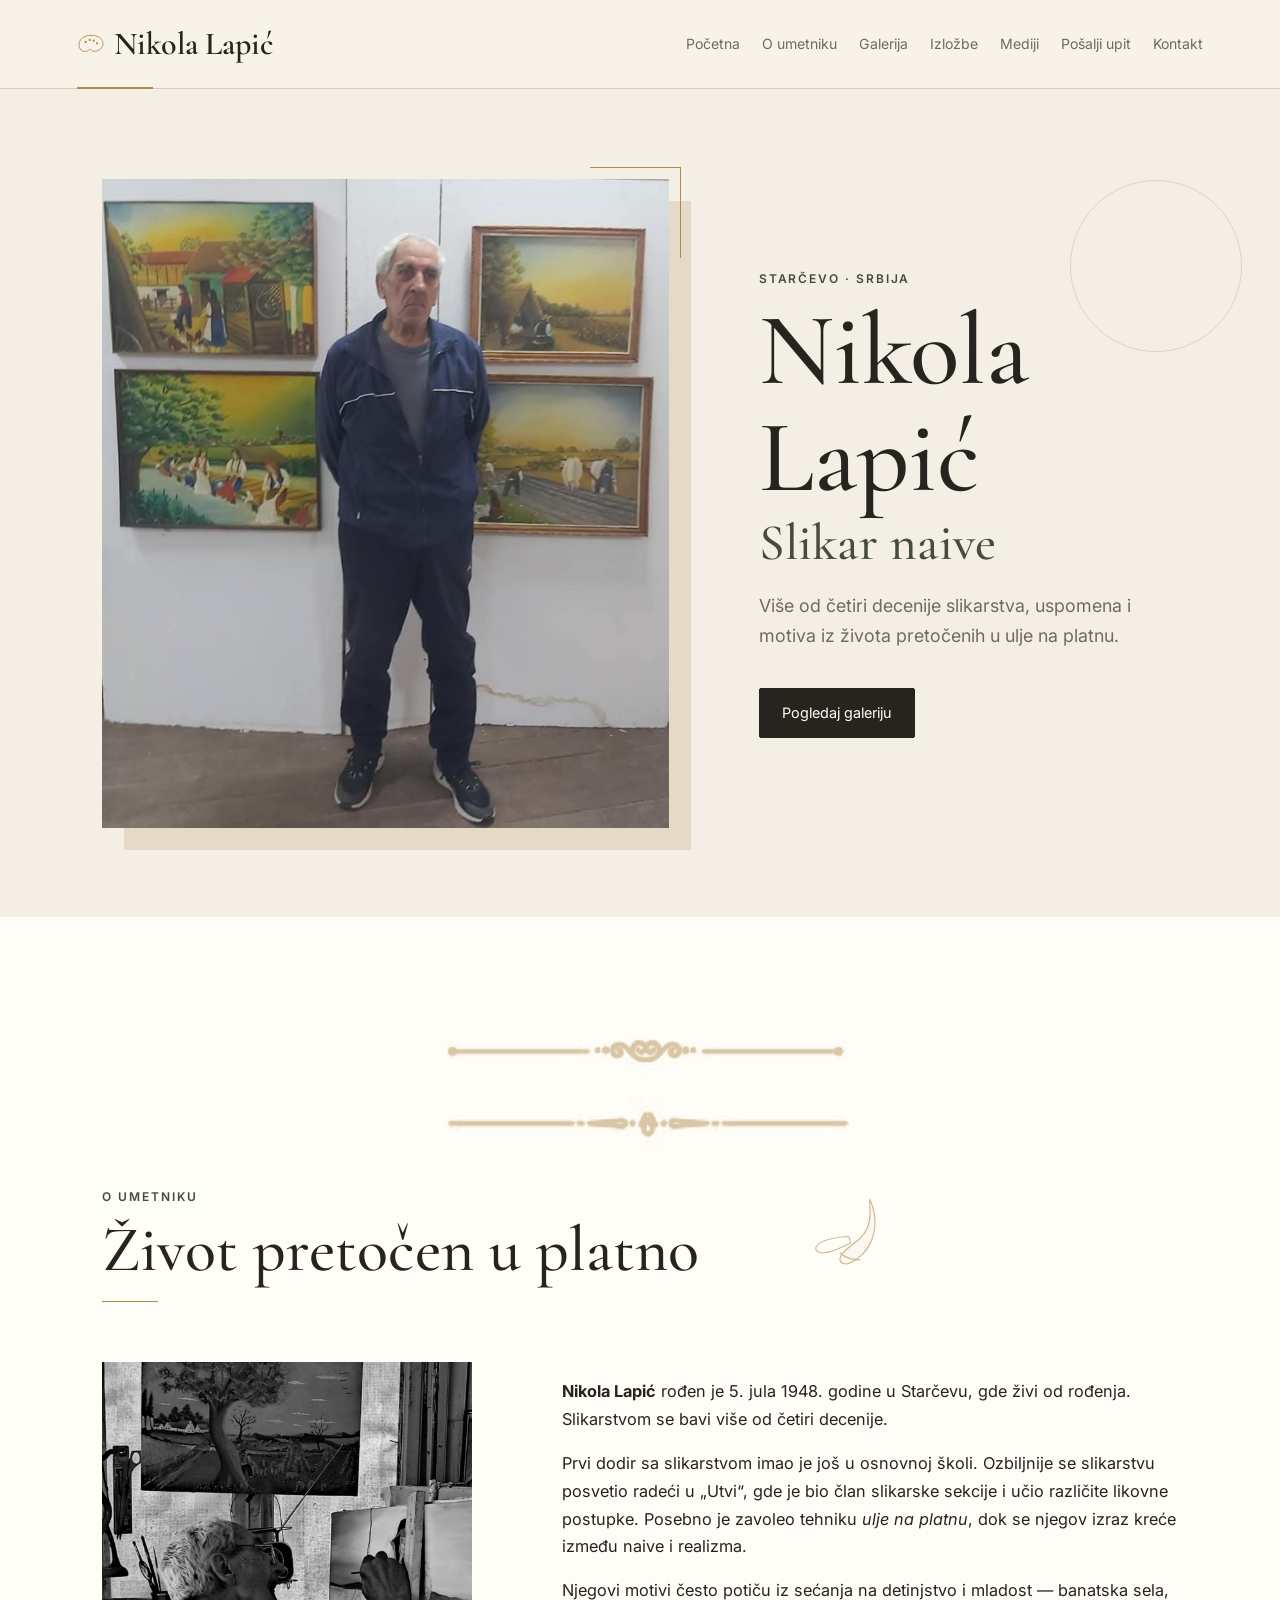
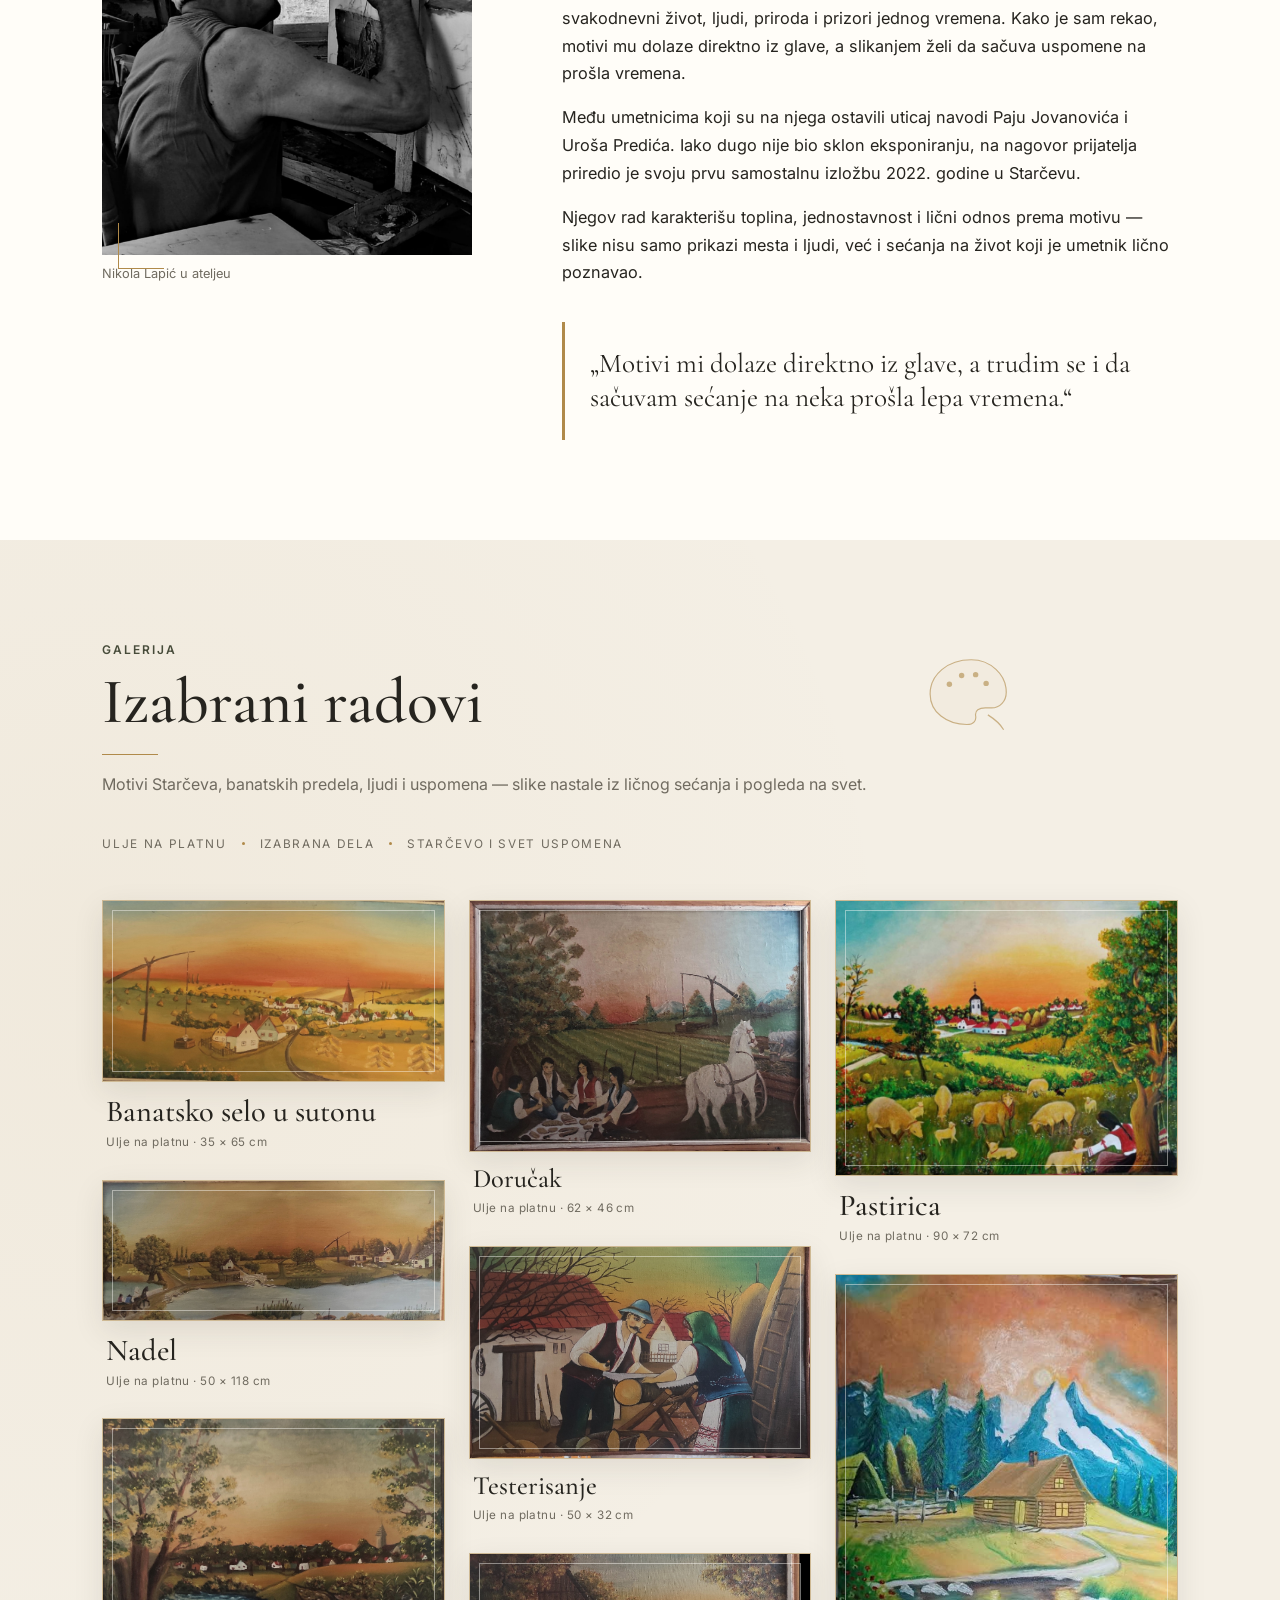
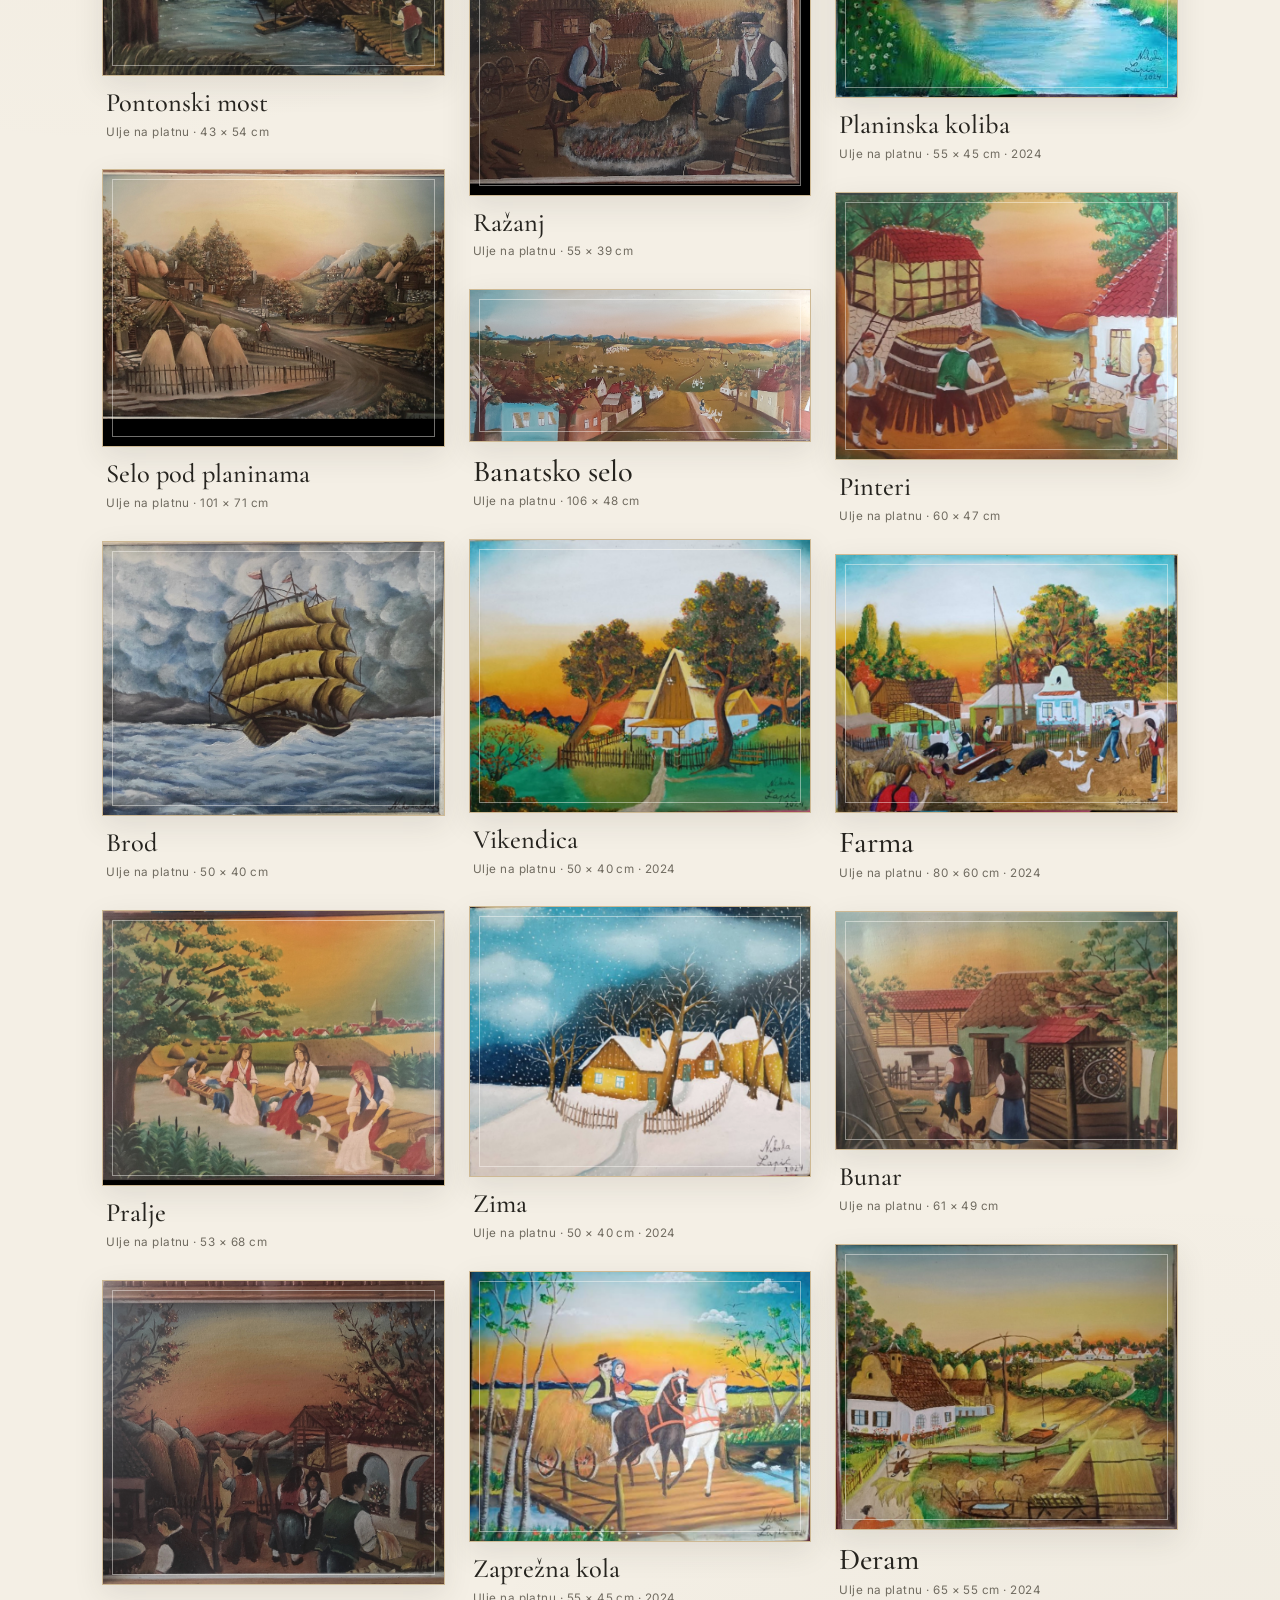
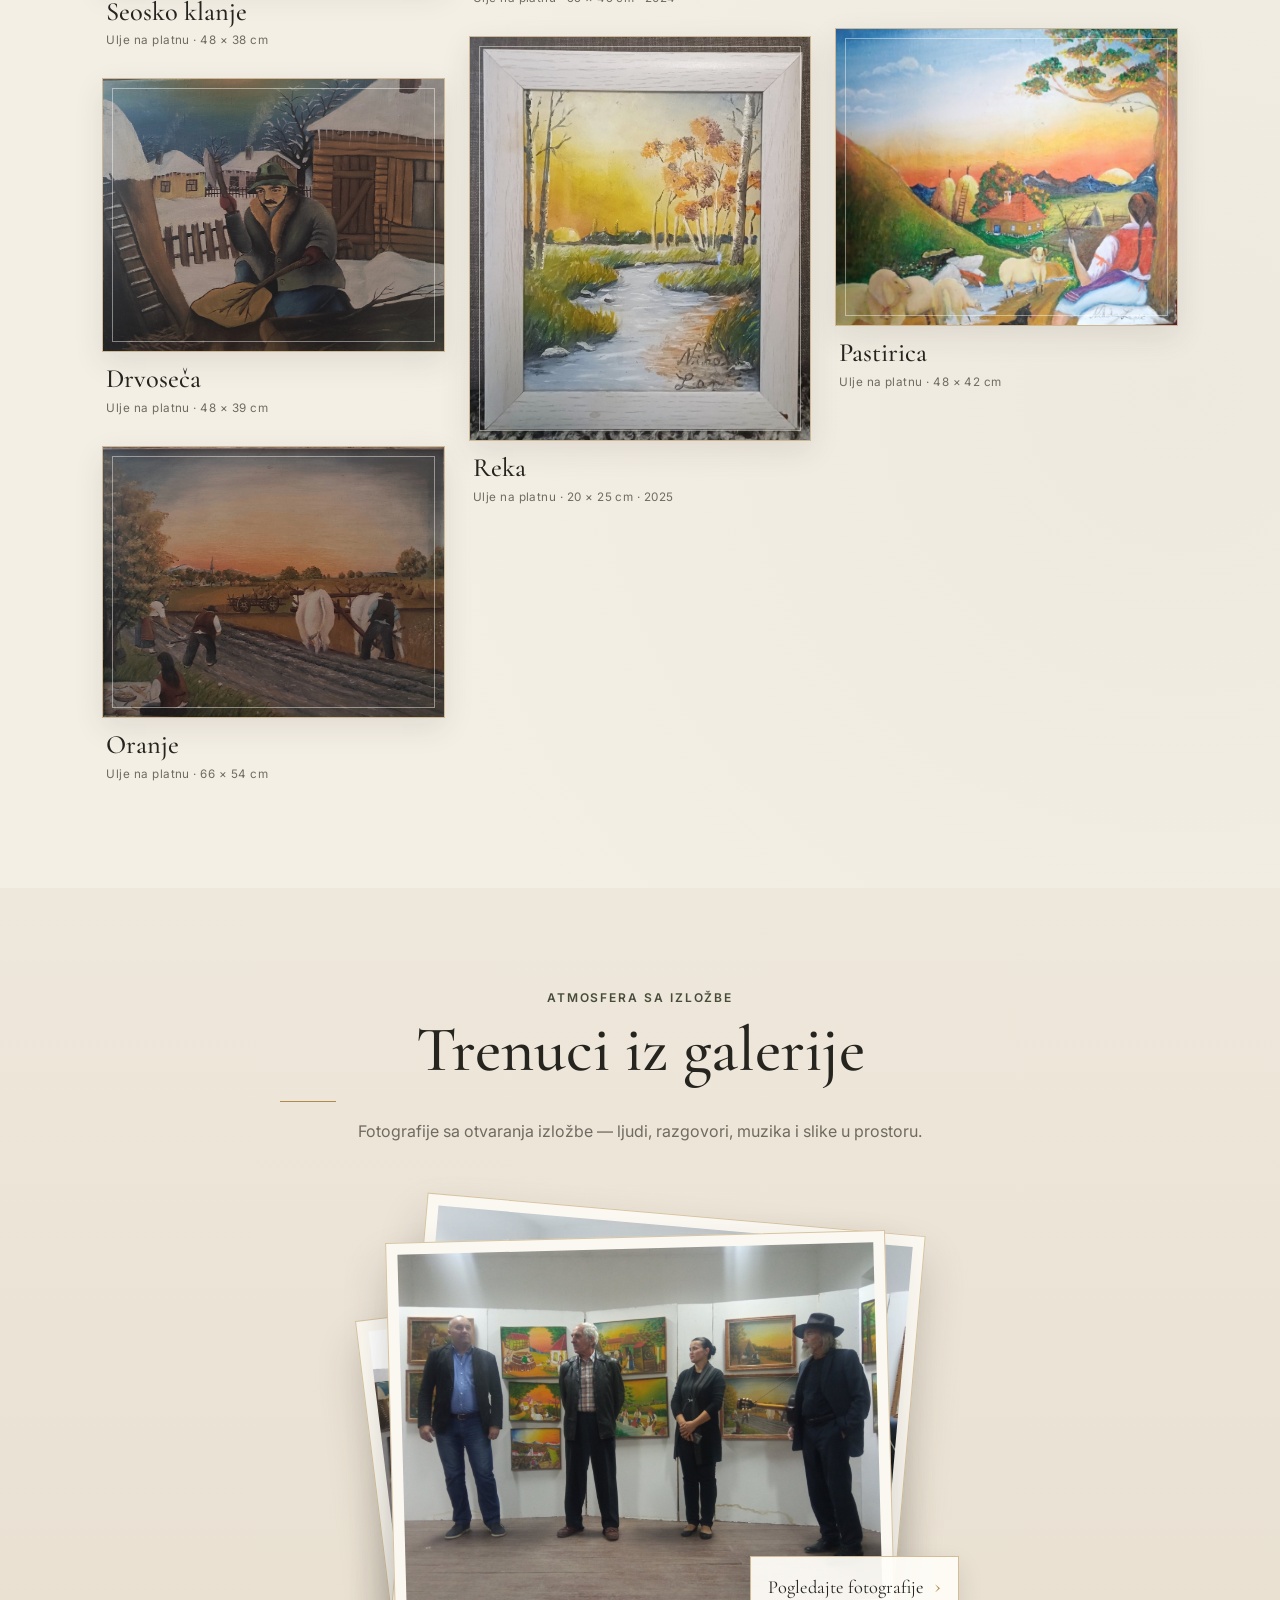
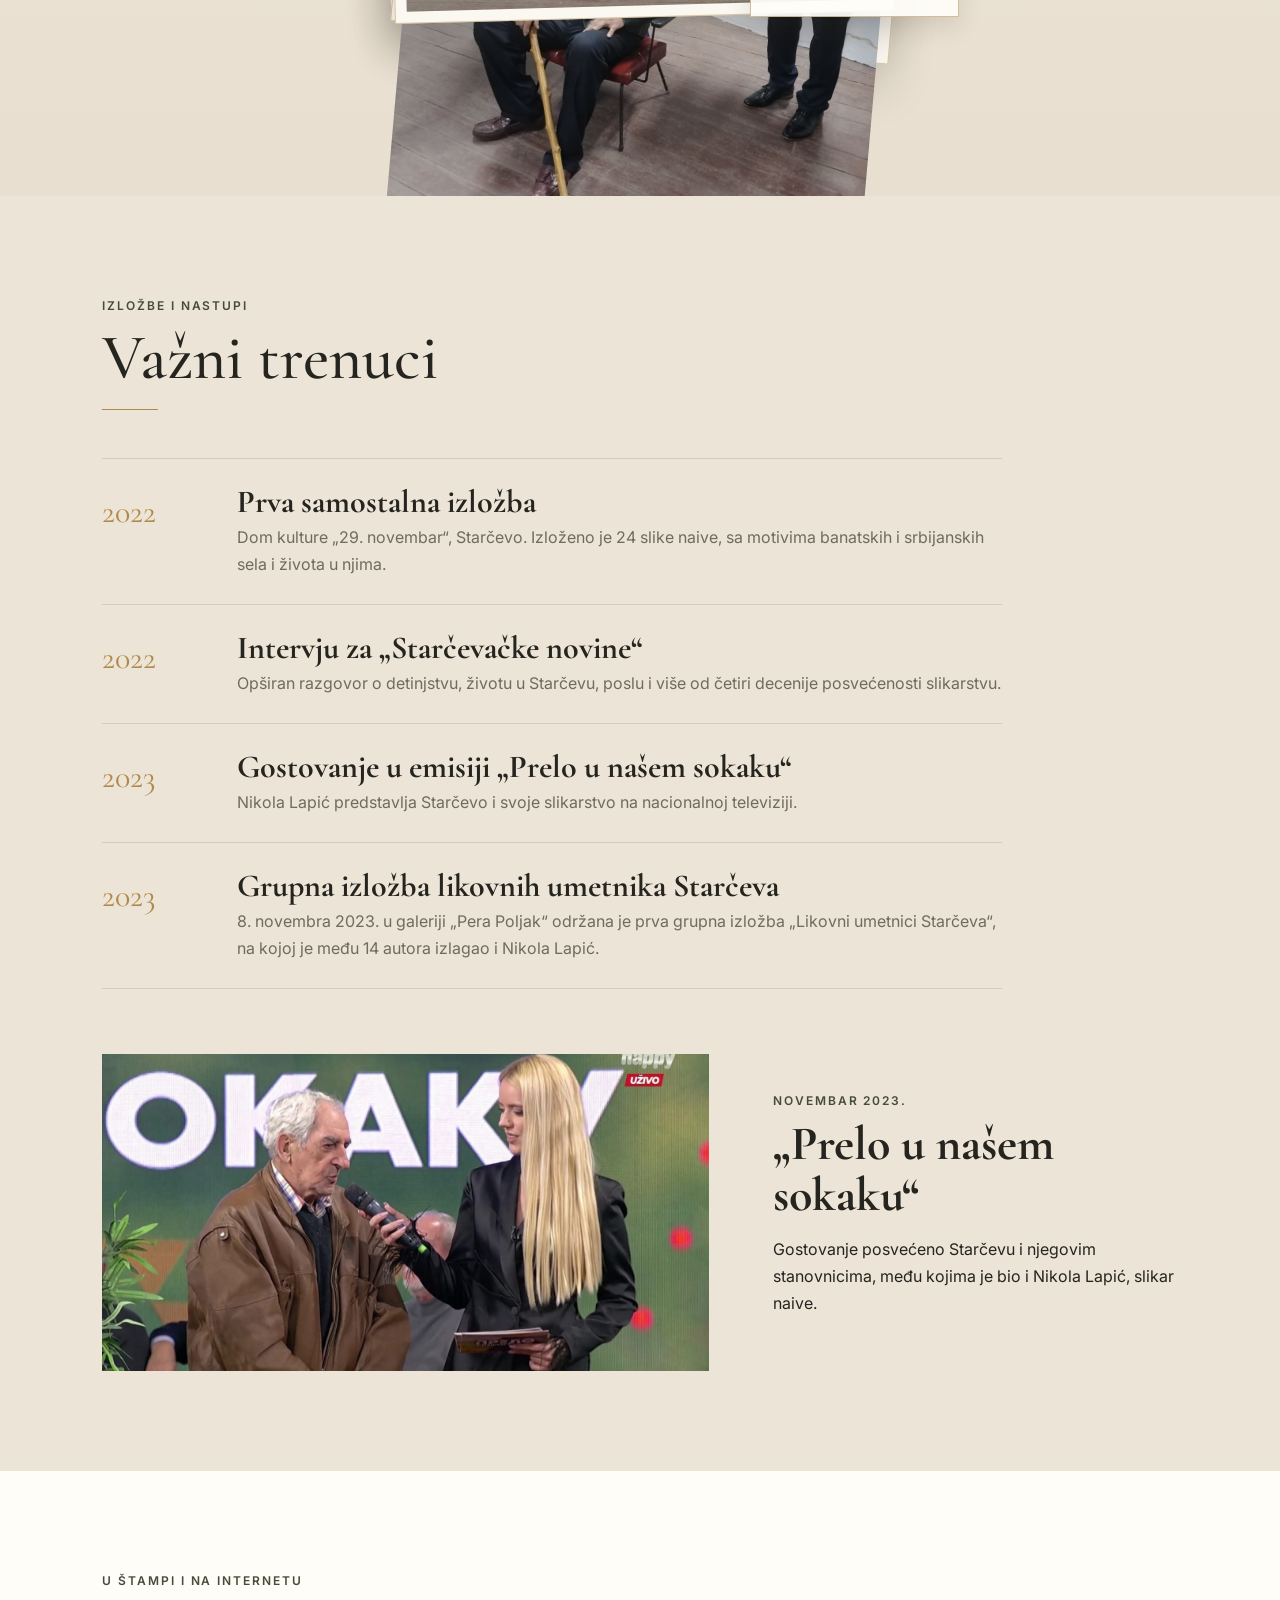
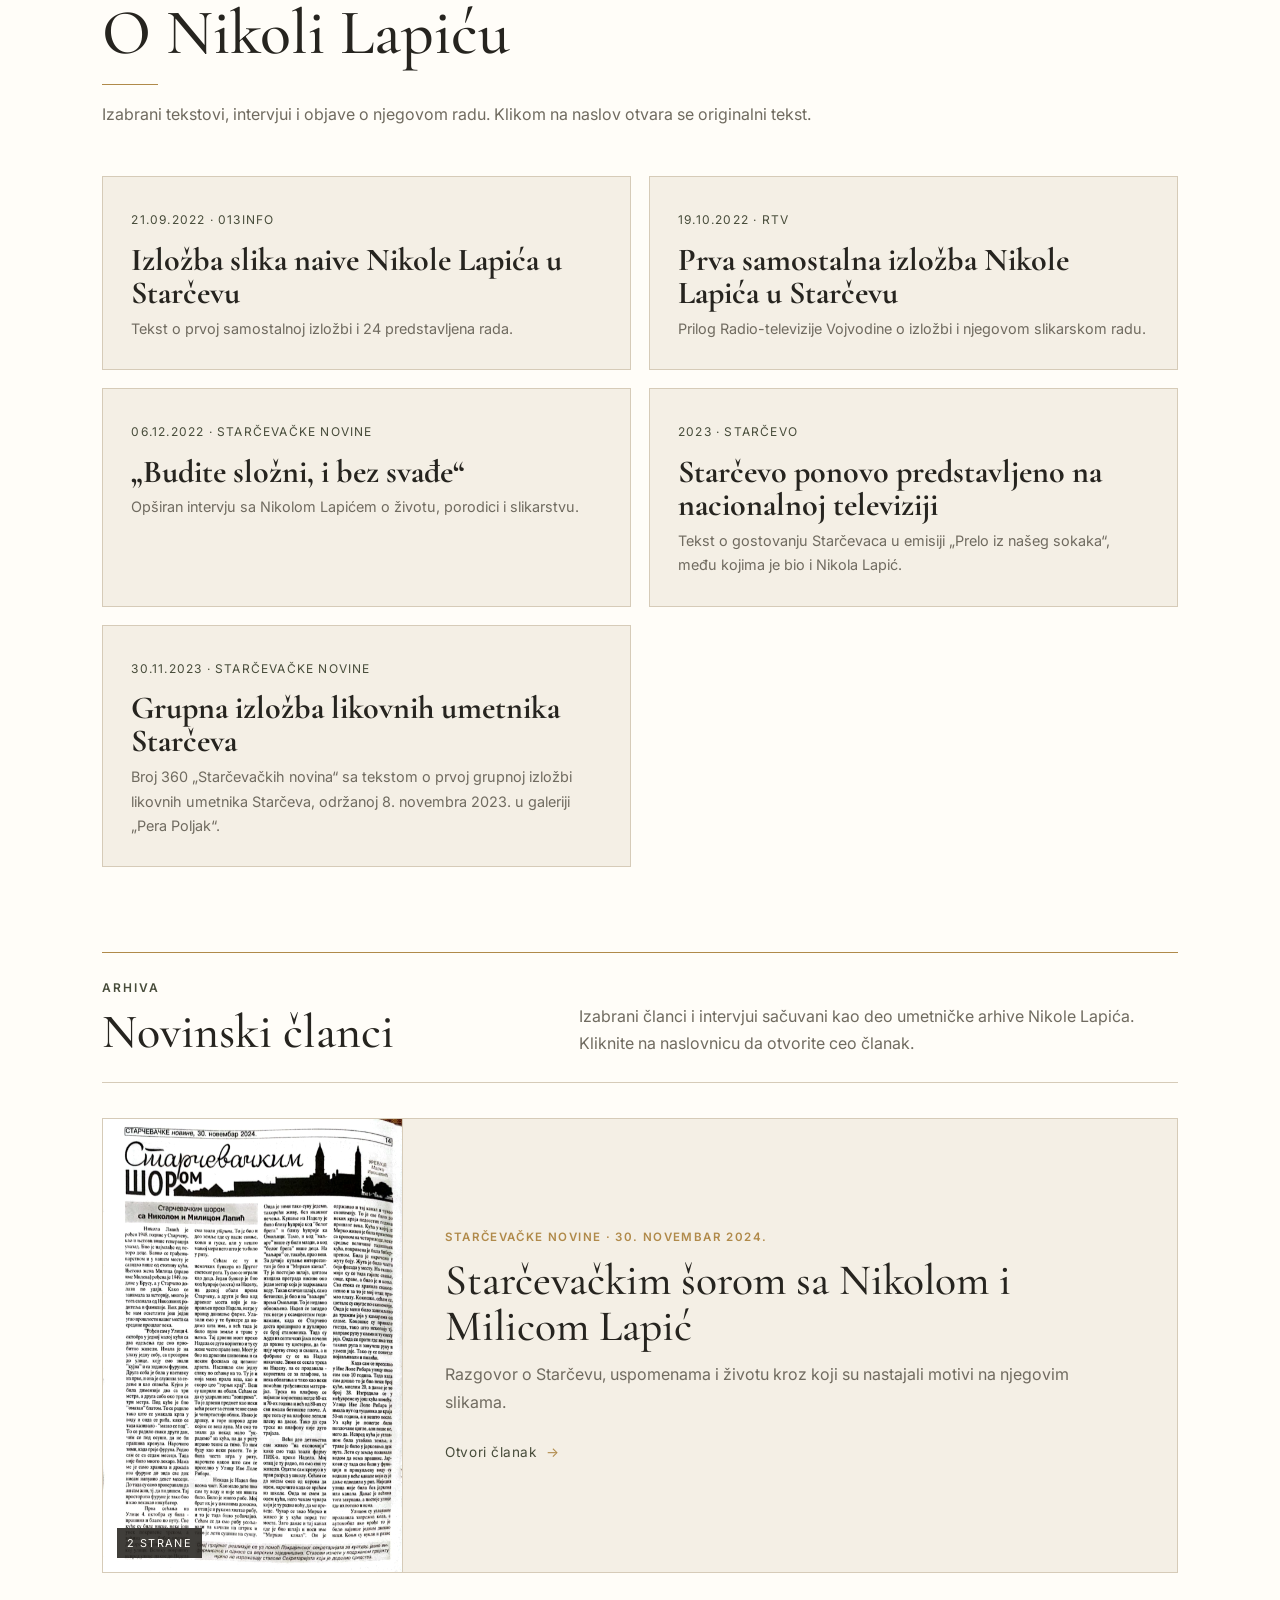
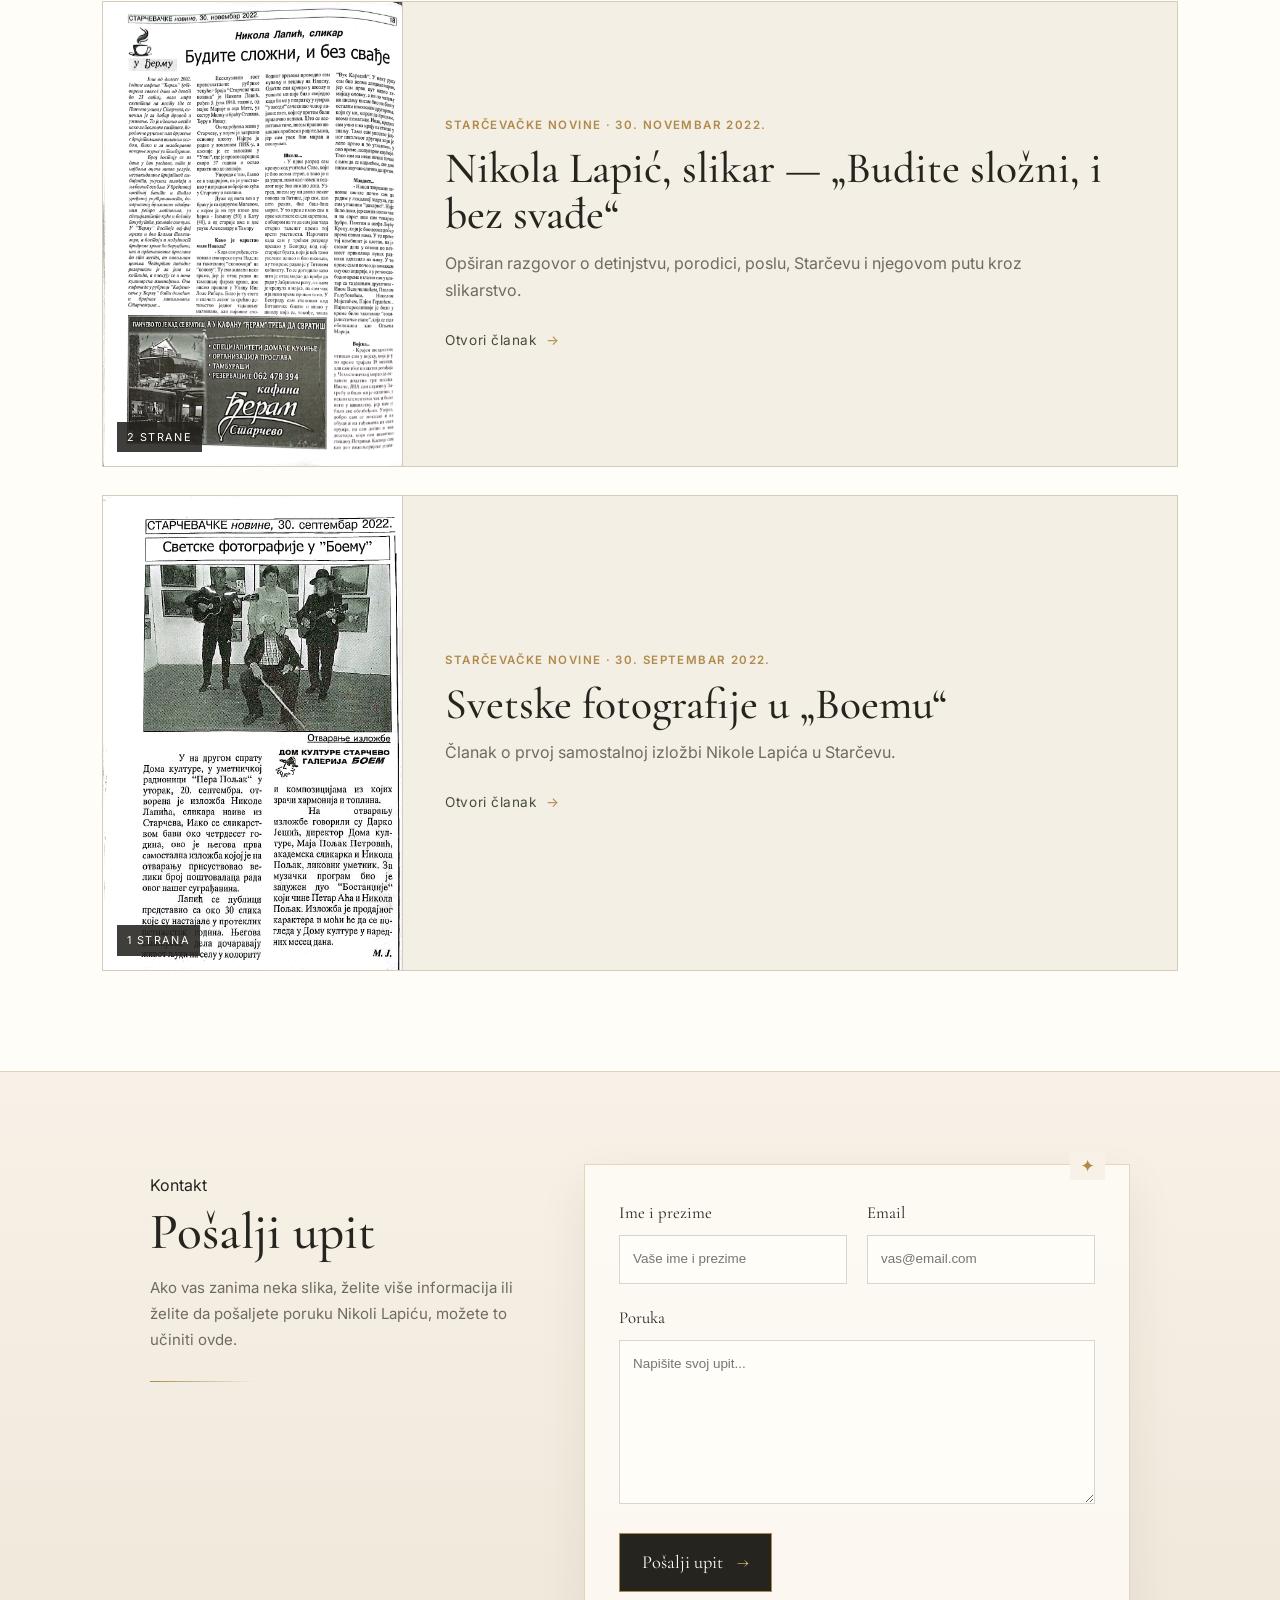
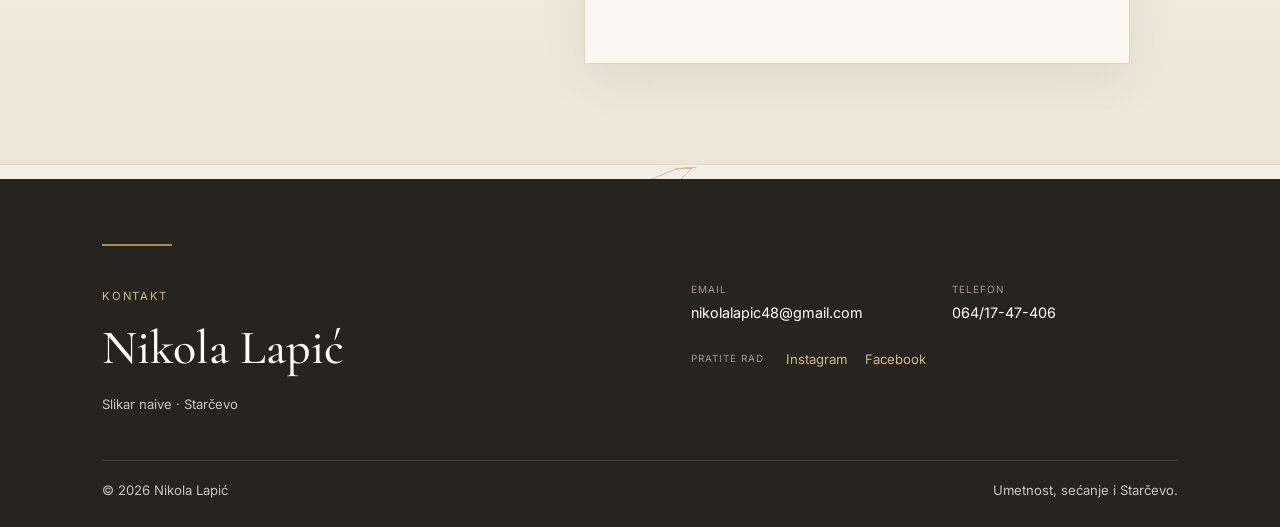
==== commit ea8809c3: "Add files via upload" ====
--- a/index.html
+++ b/index.html
@@ -195,35 +195,23 @@
 <small>Ulje na platnu · 50 × 40 cm · 2024</small>
 </span>
 </button>
-<button class="gallery-item gallery-item-wide" data-gallery="14" type="button">
-<span class="gallery-image-wrap"><img alt="Selo nekad" src="images/selo-nekad.jpg"/></span>
-<span class="gallery-caption">
-<strong>Selo nekad</strong>
-<small>Ulje na platnu · 65 × 51 cm · 2024</small>
-</span>
-</button>
-<button class="gallery-item" data-gallery="15" type="button">
+
+<button class="gallery-item" data-gallery="14" type="button">
 <span class="gallery-image-wrap"><img alt="Zima" src="images/zima.jpg"/></span>
 <span class="gallery-caption">
 <strong>Zima</strong>
 <small>Ulje na platnu · 50 × 40 cm · 2024</small>
 </span>
 </button>
-<button class="gallery-item" data-gallery="16" type="button">
+<button class="gallery-item" data-gallery="15" type="button">
 <span class="gallery-image-wrap"><img alt="Zaprežna kola" src="images/zaprezna-kola.jpg"/></span>
 <span class="gallery-caption">
 <strong>Zaprežna kola</strong>
 <small>Ulje na platnu · 55 × 45 cm · 2024</small>
 </span>
 </button>
-<button class="gallery-item gallery-item-wide" data-gallery="17" type="button">
-<span class="gallery-image-wrap"><img alt="Bara" src="images/bara.jpg"/></span>
-<span class="gallery-caption">
-<strong>Bara</strong>
-<small>Ulje na platnu · 56 × 45 cm · 2024</small>
-</span>
-</button>
-<button class="gallery-item" data-gallery="18" type="button"><span class="gallery-image-wrap"><img alt="Reka" src="images/reka.jpg"/></span><span class="gallery-caption"><strong>Reka</strong><small>Ulje na platnu · 20 × 25 cm · 2025</small></span></button><button class="gallery-item gallery-item-wide" data-gallery="19" type="button"><span class="gallery-image-wrap"><img alt="Pastirica" src="images/pastirica-90x72.jpg"/></span><span class="gallery-caption"><strong>Pastirica</strong><small>Ulje na platnu · 90 × 72 cm</small></span></button><button class="gallery-item" data-gallery="20" type="button"><span class="gallery-image-wrap"><img alt="Planinska koliba" src="images/planinska-koliba.jpg"/></span><span class="gallery-caption"><strong>Planinska koliba</strong><small>Ulje na platnu · 55 × 45 cm · 2024</small></span></button><button class="gallery-item" data-gallery="21" type="button"><span class="gallery-image-wrap"><img alt="Pinteri" src="images/pinteri.jpg"/></span><span class="gallery-caption"><strong>Pinteri</strong><small>Ulje na platnu · 60 × 47 cm</small></span></button><button class="gallery-item gallery-item-wide" data-gallery="22" type="button"><span class="gallery-image-wrap"><img alt="Farma" src="images/farma.jpg"/></span><span class="gallery-caption"><strong>Farma</strong><small>Ulje na platnu · 80 × 60 cm · 2024</small></span></button><button class="gallery-item" data-gallery="23" type="button"><span class="gallery-image-wrap"><img alt="Bunar" src="images/bunar.jpg"/></span><span class="gallery-caption"><strong>Bunar</strong><small>Ulje na platnu · 61 × 49 cm</small></span></button><button class="gallery-item gallery-item-wide" data-gallery="24" type="button"><span class="gallery-image-wrap"><img alt="Deram" src="images/deram.jpg"/></span><span class="gallery-caption"><strong>Deram</strong><small>Ulje na platnu · 65 × 55 cm · 2024</small></span></button><button class="gallery-item" data-gallery="25" type="button"><span class="gallery-image-wrap"><img alt="Pastirica" src="images/pastirica-48x42.jpg"/></span><span class="gallery-caption"><strong>Pastirica</strong><small>Ulje na platnu · 48 × 42 cm</small></span></button></div>
+
+<button class="gallery-item" data-gallery="16" type="button"><span class="gallery-image-wrap"><img alt="Reka" src="images/reka.jpg"/></span><span class="gallery-caption"><strong>Reka</strong><small>Ulje na platnu · 20 × 25 cm · 2025</small></span></button><button class="gallery-item gallery-item-wide" data-gallery="17" type="button"><span class="gallery-image-wrap"><img alt="Pastirica" src="images/pastirica-90x72.jpg"/></span><span class="gallery-caption"><strong>Pastirica</strong><small>Ulje na platnu · 90 × 72 cm</small></span></button><button class="gallery-item" data-gallery="18" type="button"><span class="gallery-image-wrap"><img alt="Planinska koliba" src="images/planinska-koliba.jpg"/></span><span class="gallery-caption"><strong>Planinska koliba</strong><small>Ulje na platnu · 55 × 45 cm · 2024</small></span></button><button class="gallery-item" data-gallery="19" type="button"><span class="gallery-image-wrap"><img alt="Pinteri" src="images/pinteri.jpg"/></span><span class="gallery-caption"><strong>Pinteri</strong><small>Ulje na platnu · 60 × 47 cm</small></span></button><button class="gallery-item gallery-item-wide" data-gallery="20" type="button"><span class="gallery-image-wrap"><img alt="Farma" src="images/farma.jpg"/></span><span class="gallery-caption"><strong>Farma</strong><small>Ulje na platnu · 80 × 60 cm · 2024</small></span></button><button class="gallery-item" data-gallery="21" type="button"><span class="gallery-image-wrap"><img alt="Bunar" src="images/bunar.jpg"/></span><span class="gallery-caption"><strong>Bunar</strong><small>Ulje na platnu · 61 × 49 cm</small></span></button><button class="gallery-item gallery-item-wide" data-gallery="22" type="button"><span class="gallery-image-wrap"><img alt="Đeram" src="images/deram.jpg"/></span><span class="gallery-caption"><strong>Đeram</strong><small>Ulje na platnu · 65 × 55 cm · 2024</small></span></button><button class="gallery-item" data-gallery="23" type="button"><span class="gallery-image-wrap"><img alt="Pastirica" src="images/pastirica-48x42.jpg"/></span><span class="gallery-caption"><strong>Pastirica</strong><small>Ulje na platnu · 48 × 42 cm</small></span></button></div>
 <div aria-hidden="true" class="gallery-modal" id="gallery-modal">
 <div class="gallery-modal-backdrop" data-close-gallery=""></div>
 <div aria-label="Uvećan prikaz slike" aria-modal="true" class="gallery-modal-dialog" role="dialog">
@@ -296,6 +284,13 @@
 <div>
 <h3>Gostovanje u emisiji „Prelo u našem sokaku“</h3>
 <p>Nikola Lapić predstavlja Starčevo i svoje slikarstvo na nacionalnoj televiziji.</p>
+</div>
+</article>
+<article class="timeline-item">
+<div class="year">2023</div>
+<div>
+<h3>Grupna izložba likovnih umetnika Starčeva</h3>
+<p>8. novembra 2023. u galeriji „Pera Poljak“ održana je prva grupna izložba „Likovni umetnici Starčeva“, na kojoj je među 14 autora izlagao i Nikola Lapić.</p>
 </div>
 </article>
 </div>
@@ -335,6 +330,11 @@
 <h3>Starčevo ponovo predstavljeno na nacionalnoj televiziji</h3>
 <p>Tekst o gostovanju Starčevaca u emisiji „Prelo iz našeg sokaka“, među kojima je bio i Nikola Lapić.</p>
 </a>
+<a class="media-card" href="https://share.google/jIQB1FYhgL5SNoG2B" rel="noopener" target="_blank">
+<span>30.11.2023 · Starčevačke novine</span>
+<h3>Grupna izložba likovnih umetnika Starčeva</h3>
+<p>Broj 360 „Starčevačkih novina“ sa tekstom o prvoj grupnoj izložbi likovnih umetnika Starčeva, održanoj 8. novembra 2023. u galeriji „Pera Poljak“.</p>
+</a>
 </div>
 <div class="press-intro">
 <div>
@@ -465,10 +465,8 @@
       {title:"Ražanj", meta:"Ulje na platnu · 55 × 39 cm", src:"images/razanj.jpg"},
       {title:"Banatsko selo", meta:"Ulje na platnu · 106 × 48 cm", src:"images/banatsko-selo.jpg"},
       {title:"Vikendica", meta:"Ulje na platnu · 50 × 40 cm · 2024", src:"images/vikendica.jpg"},
-      {title:"Selo nekad", meta:"Ulje na platnu · 65 × 51 cm · 2024", src:"images/selo-nekad.jpg"},
       {title:"Zima", meta:"Ulje na platnu · 50 × 40 cm · 2024", src:"images/zima.jpg"},
       {title:"Zaprežna kola", meta:"Ulje na platnu · 55 × 45 cm · 2024", src:"images/zaprezna-kola.jpg"},
-      {title:"Bara", meta:"Ulje na platnu · 56 × 45 cm · 2024", src:"images/bara.jpg"}
     ];
 
     const galleryModal = document.getElementById("gallery-modal");
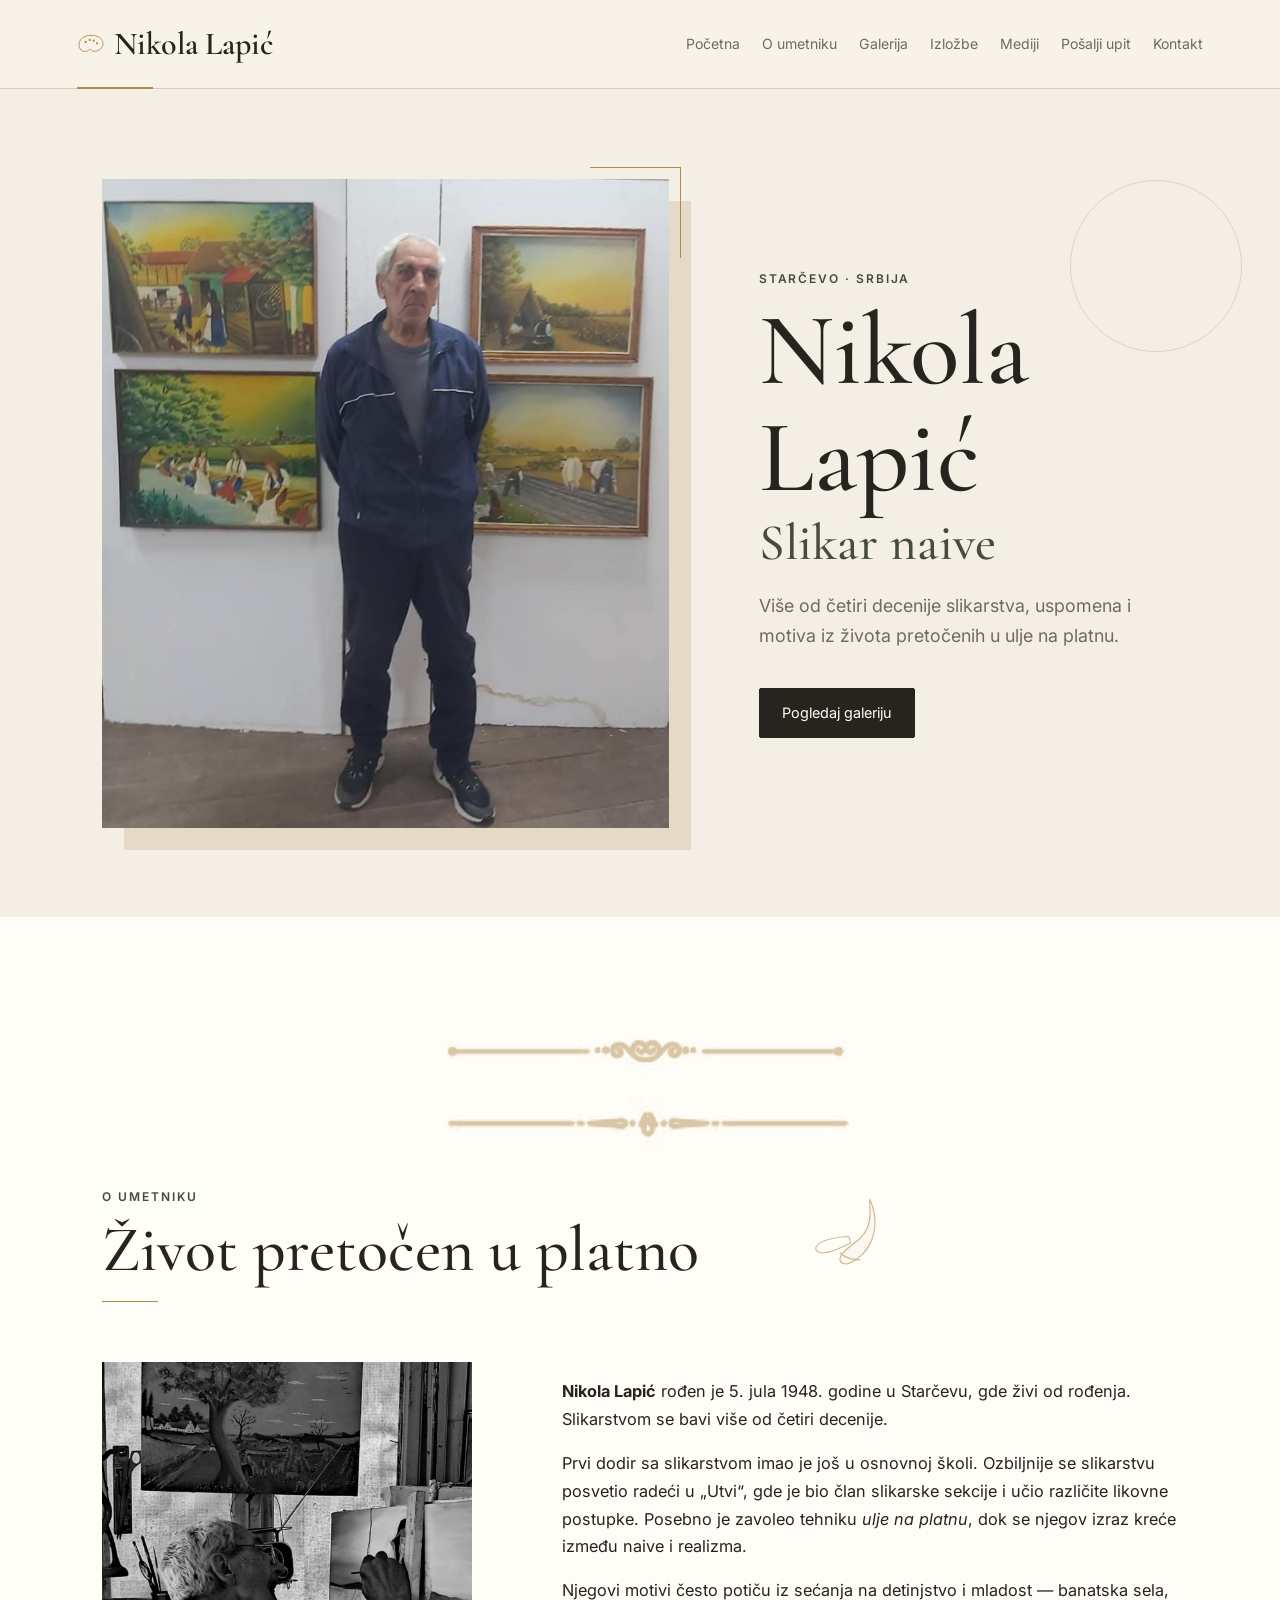
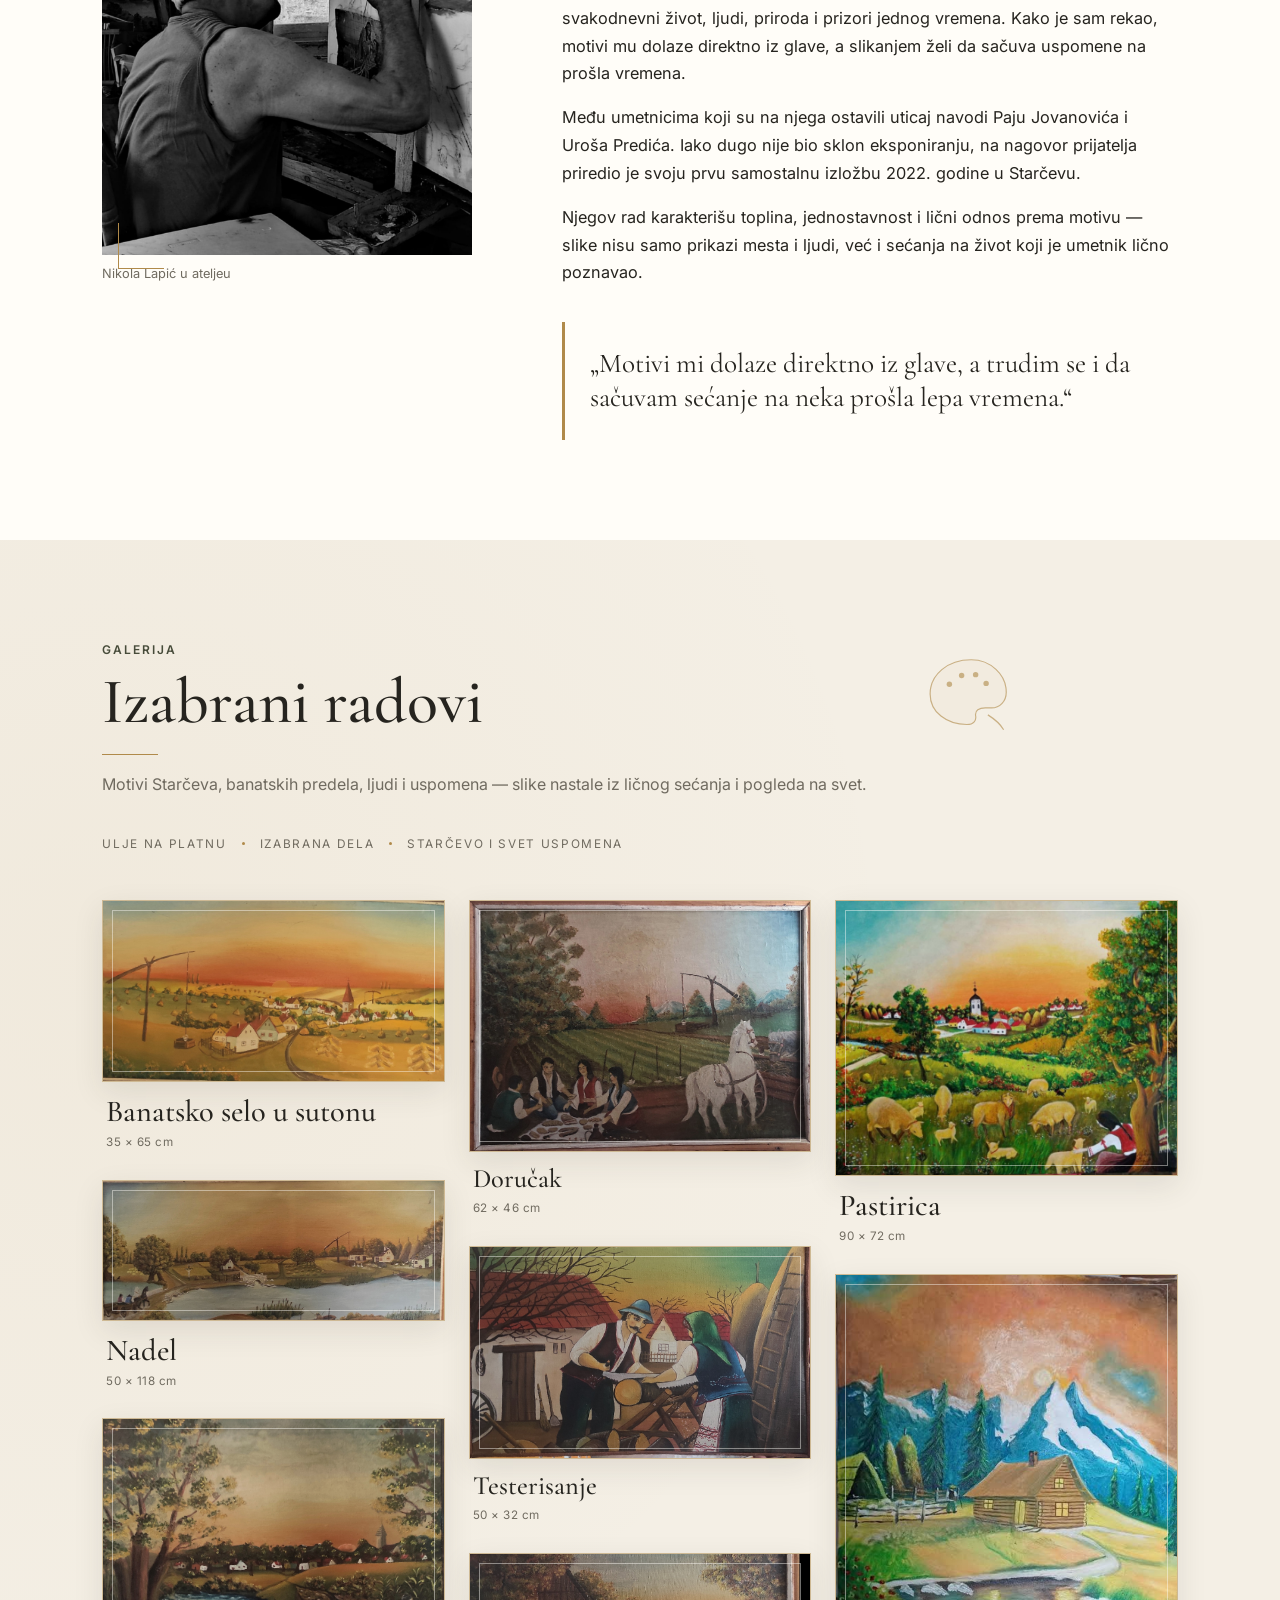
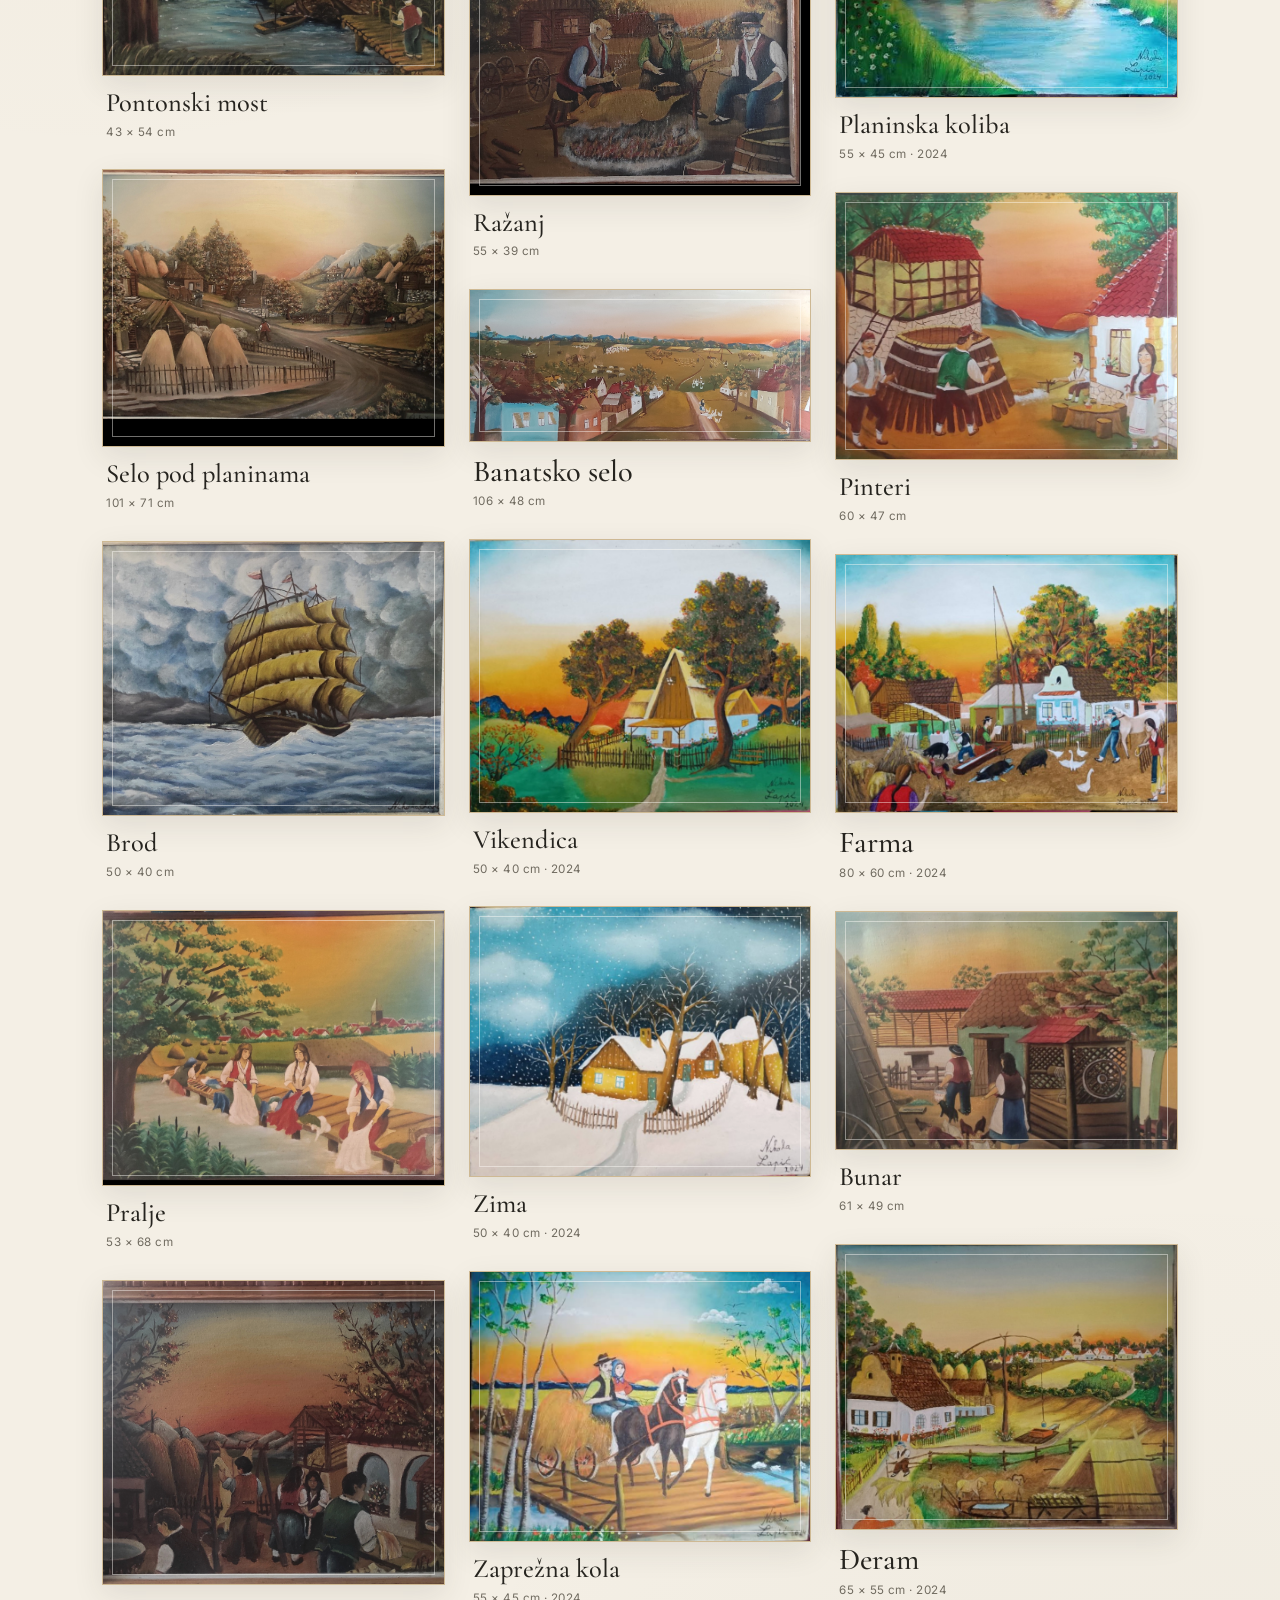
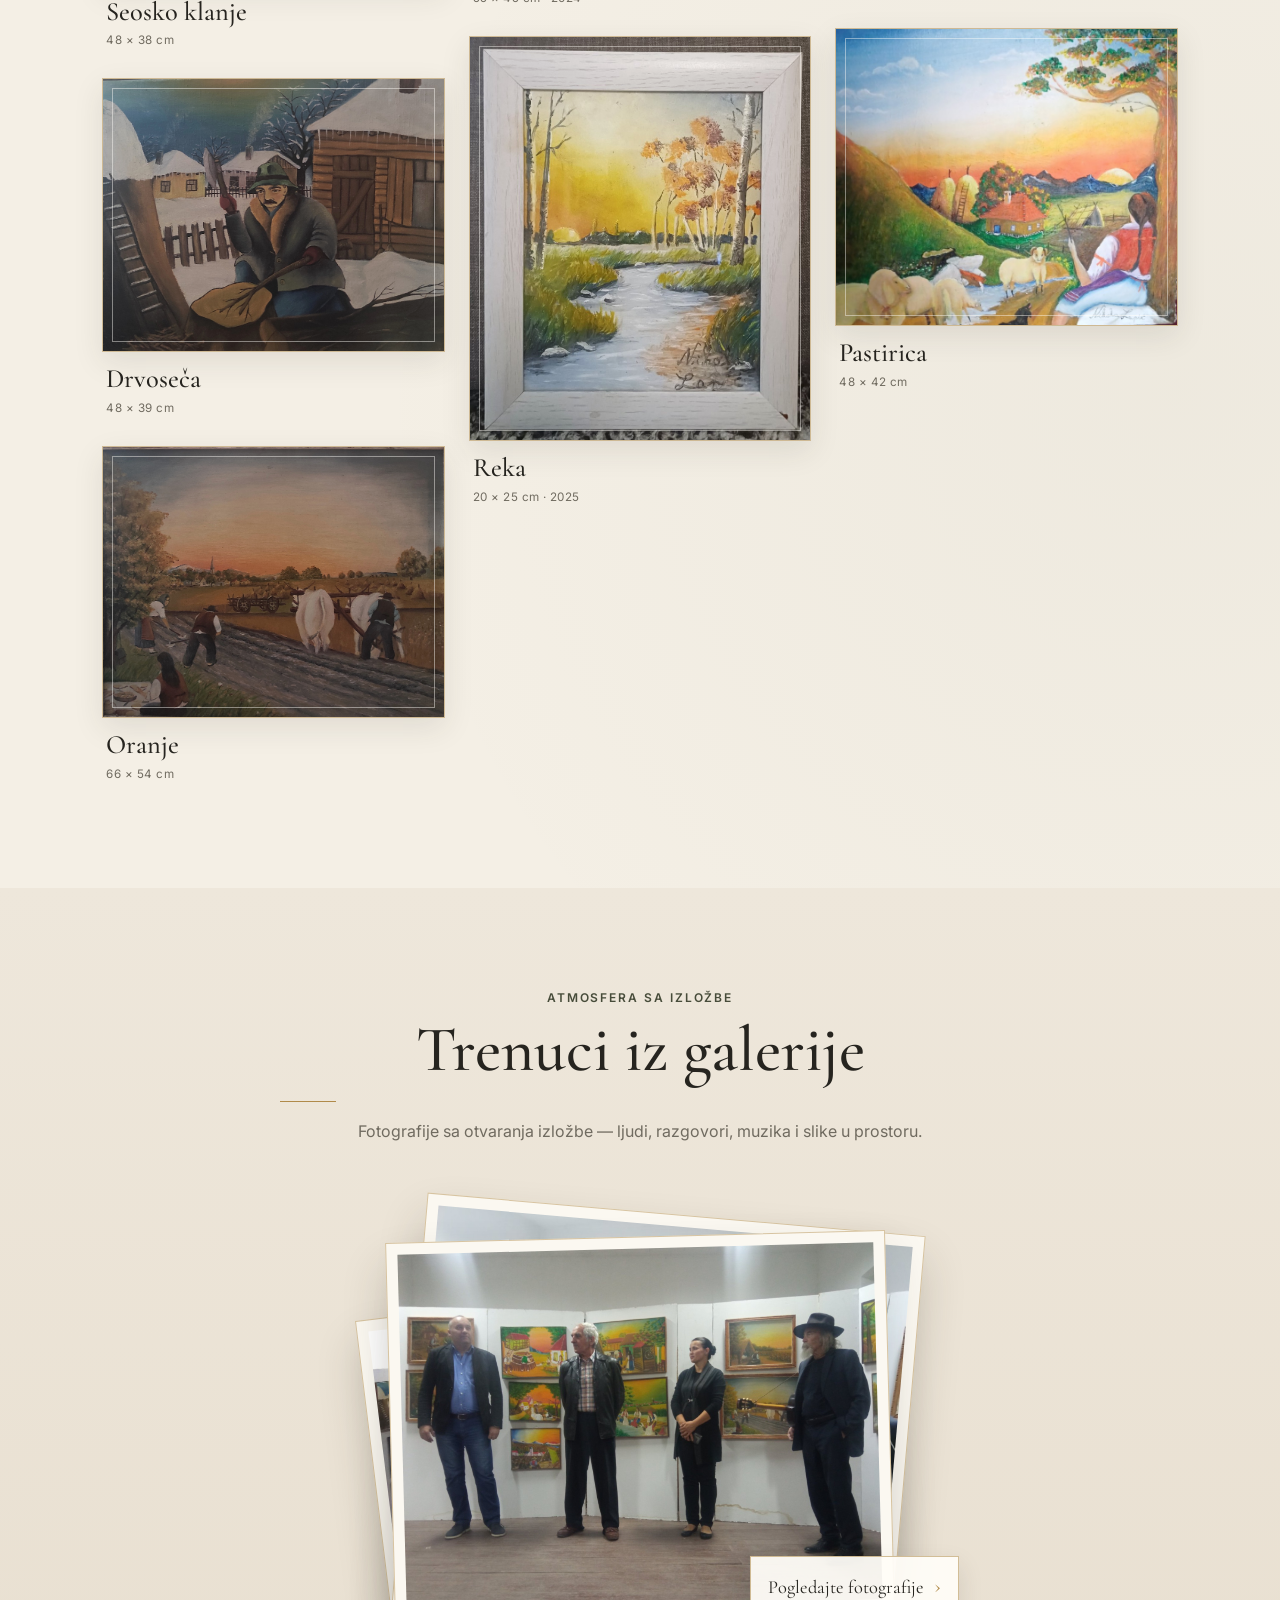
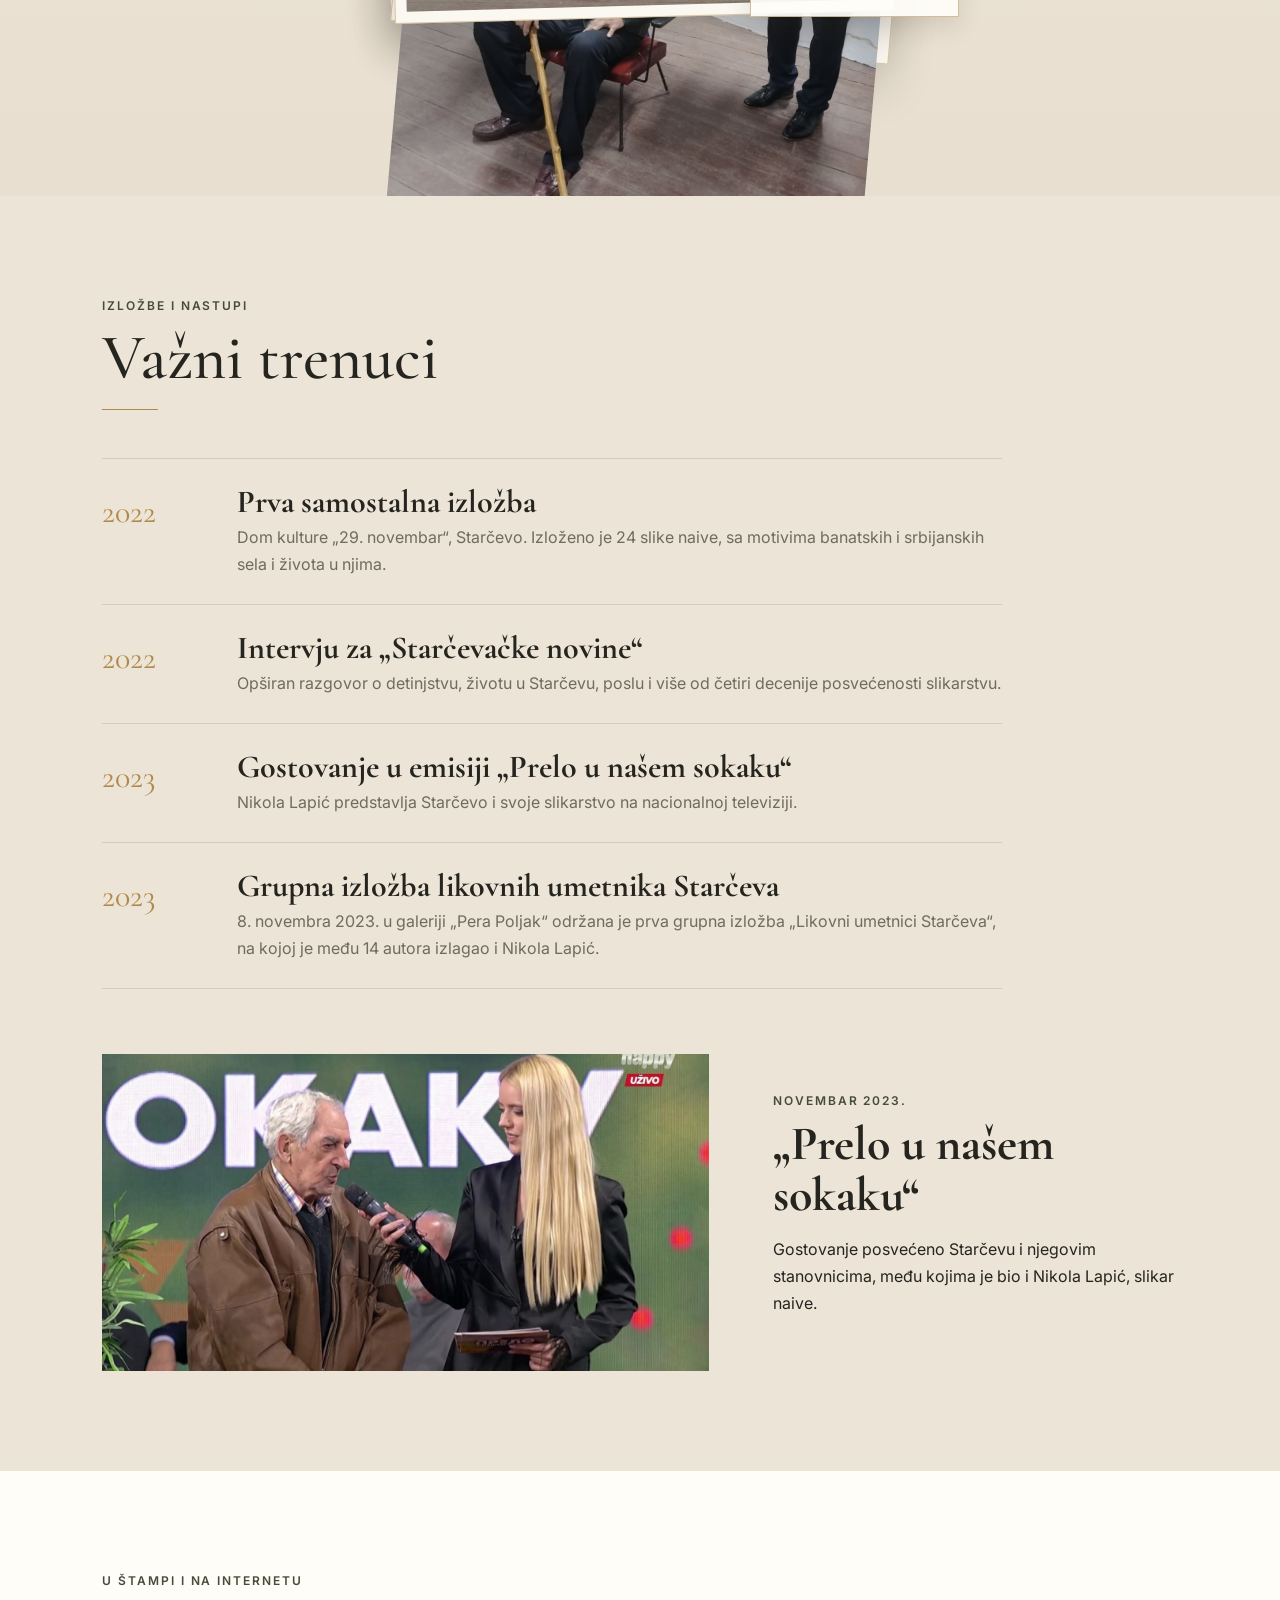
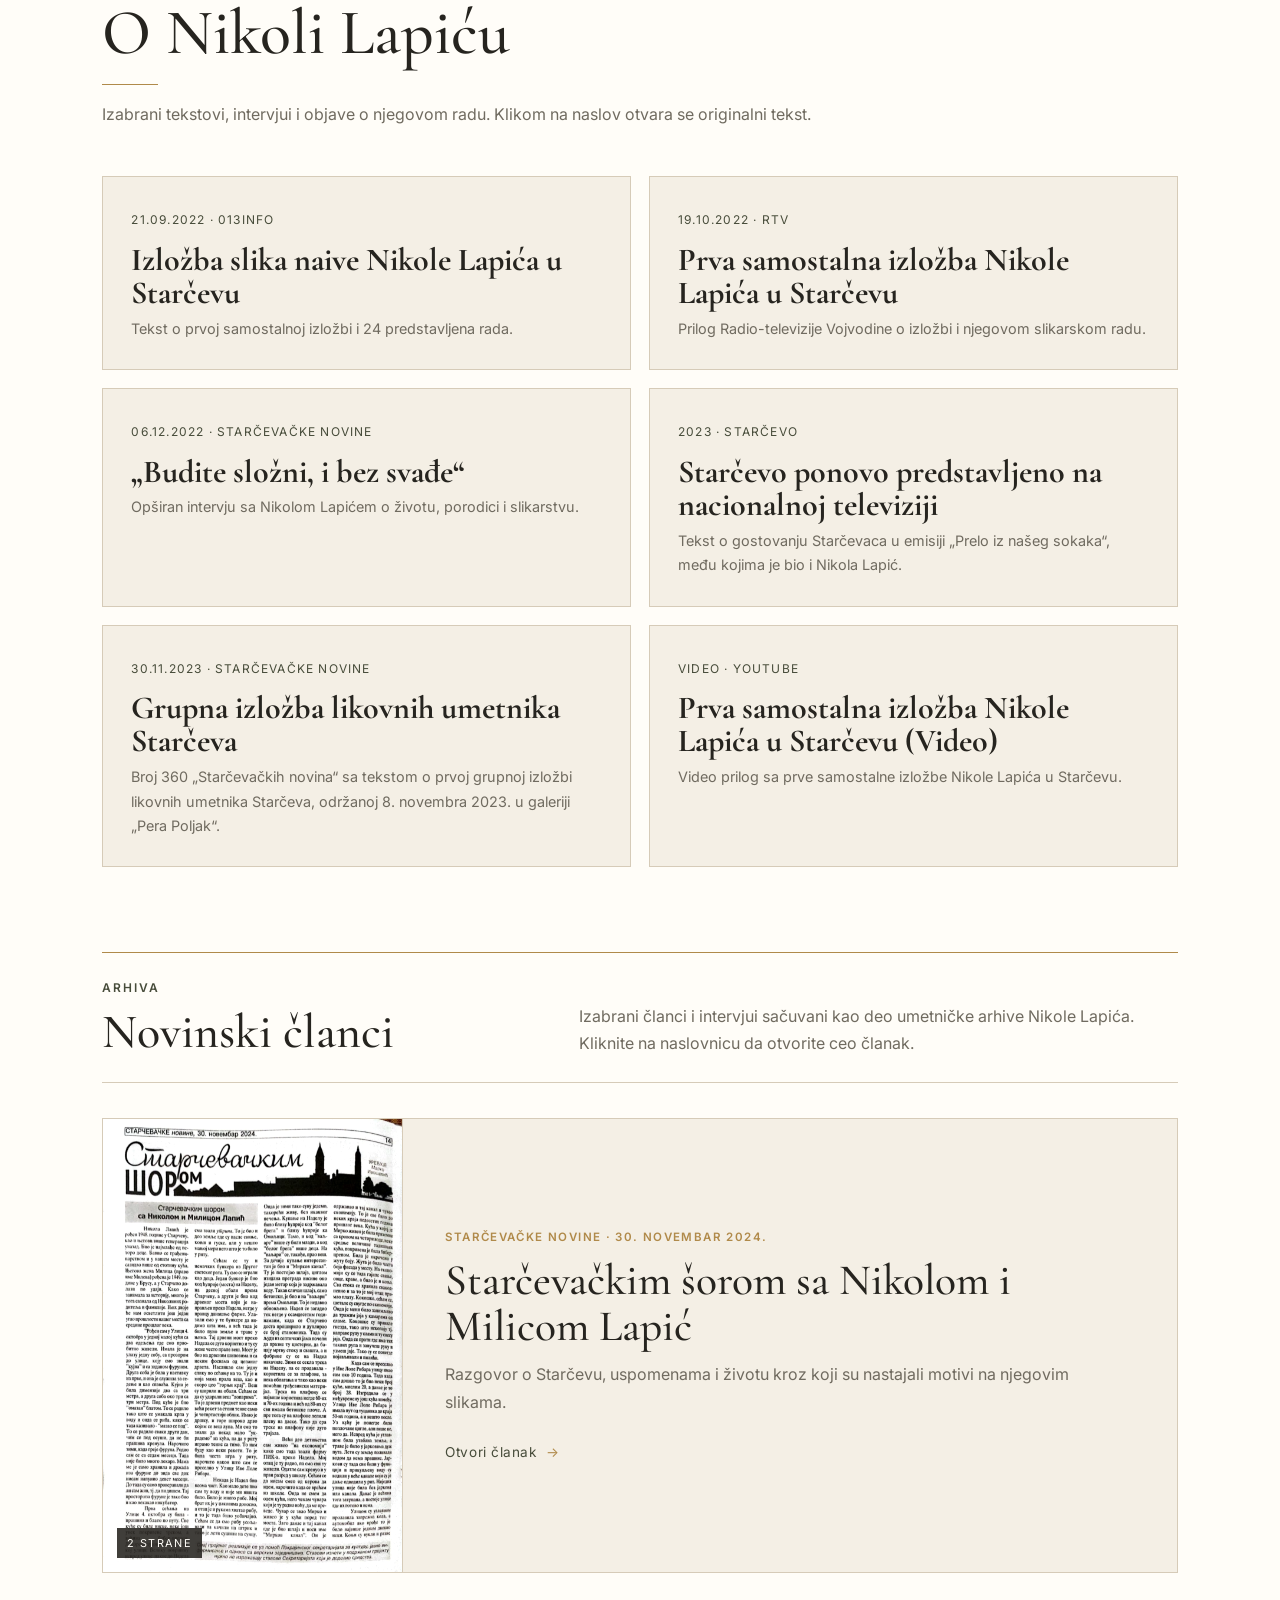
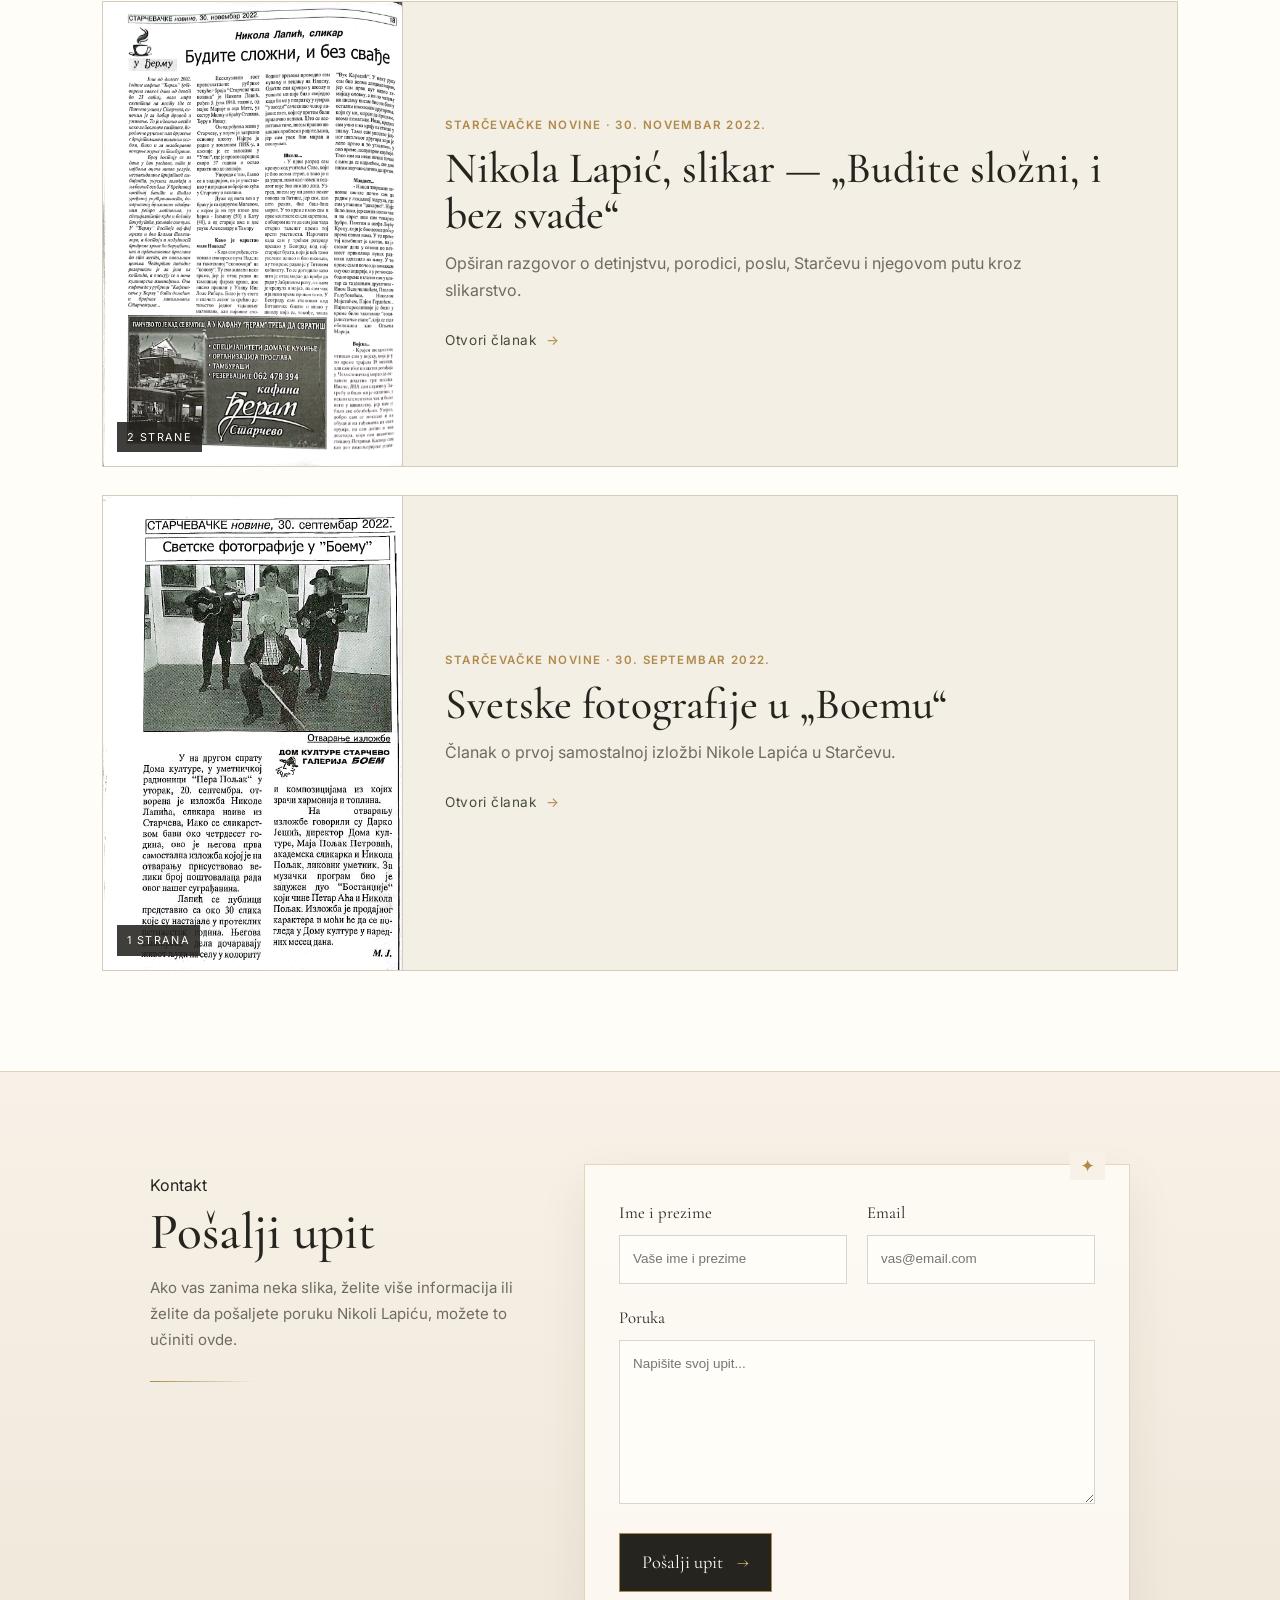
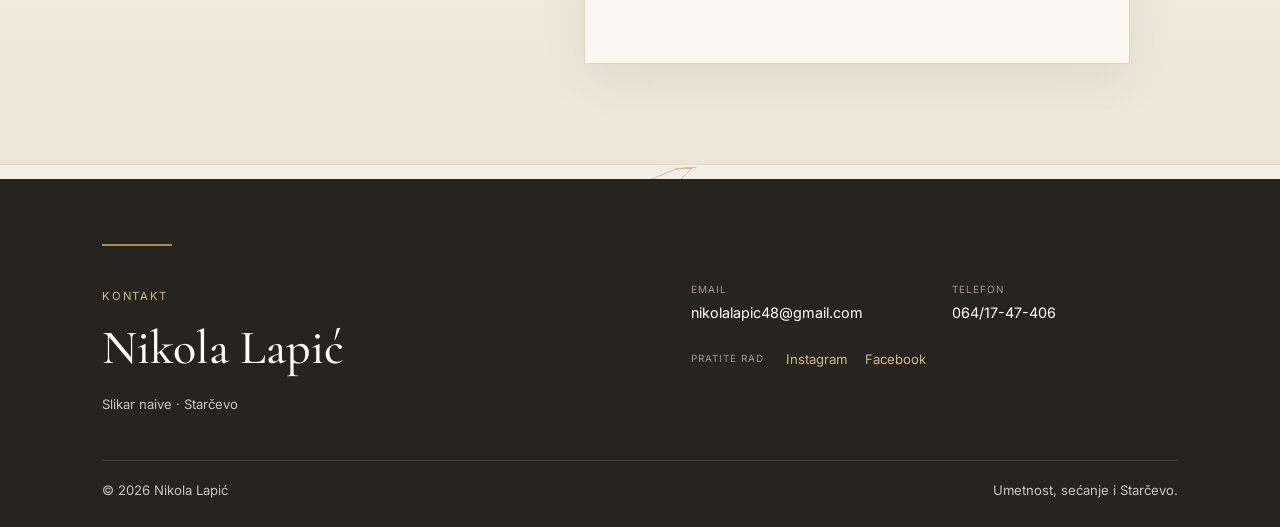
==== commit e7ddd455: "Add files via upload" ====
--- a/index.html
+++ b/index.html
@@ -101,98 +101,98 @@
 <span class="gallery-image-wrap"><img alt="Banatsko selo u sutonu" src="images/banatsko-selo-u-sutonu.jpg"/></span>
 <span class="gallery-caption">
 <strong>Banatsko selo u sutonu</strong>
-<small>Ulje na platnu · 35 × 65 cm</small>
+<small>35 × 65 cm</small>
 </span>
 </button>
 <button class="gallery-item gallery-item-wide" data-gallery="1" type="button">
 <span class="gallery-image-wrap"><img alt="Nadel" src="images/nadel.jpg"/></span>
 <span class="gallery-caption">
 <strong>Nadel</strong>
-<small>Ulje na platnu · 50 × 118 cm</small>
+<small>50 × 118 cm</small>
 </span>
 </button>
 <button class="gallery-item" data-gallery="2" type="button">
 <span class="gallery-image-wrap"><img alt="Pontonski most" src="images/pontonski-most.jpg"/></span>
 <span class="gallery-caption">
 <strong>Pontonski most</strong>
-<small>Ulje na platnu · 43 × 54 cm</small>
+<small>43 × 54 cm</small>
 </span>
 </button>
 <button class="gallery-item" data-gallery="3" type="button">
 <span class="gallery-image-wrap"><img alt="Selo pod planinama" src="images/selo-pod-planinama.jpg"/></span>
 <span class="gallery-caption">
 <strong>Selo pod planinama</strong>
-<small>Ulje na platnu · 101 × 71 cm</small>
+<small>101 × 71 cm</small>
 </span>
 </button>
 <button class="gallery-item" data-gallery="4" type="button">
 <span class="gallery-image-wrap"><img alt="Brod" src="images/brod.jpg"/></span>
 <span class="gallery-caption">
 <strong>Brod</strong>
-<small>Ulje na platnu · 50 × 40 cm</small>
+<small>50 × 40 cm</small>
 </span>
 </button>
 <button class="gallery-item" data-gallery="5" type="button">
 <span class="gallery-image-wrap"><img alt="Pralje" src="images/pralje.jpg"/></span>
 <span class="gallery-caption">
 <strong>Pralje</strong>
-<small>Ulje na platnu · 53 × 68 cm</small>
+<small>53 × 68 cm</small>
 </span>
 </button>
 <button class="gallery-item" data-gallery="6" type="button">
 <span class="gallery-image-wrap"><img alt="Seosko klanje" src="images/seosko-klanje.jpg"/></span>
 <span class="gallery-caption">
 <strong>Seosko klanje</strong>
-<small>Ulje na platnu · 48 × 38 cm</small>
+<small>48 × 38 cm</small>
 </span>
 </button>
 <button class="gallery-item" data-gallery="7" type="button">
 <span class="gallery-image-wrap"><img alt="Drvoseča" src="images/drvoseca.jpg"/></span>
 <span class="gallery-caption">
 <strong>Drvoseča</strong>
-<small>Ulje na platnu · 48 × 39 cm</small>
+<small>48 × 39 cm</small>
 </span>
 </button>
 <button class="gallery-item" data-gallery="8" type="button">
 <span class="gallery-image-wrap"><img alt="Oranje" src="images/oranje.jpg"/></span>
 <span class="gallery-caption">
 <strong>Oranje</strong>
-<small>Ulje na platnu · 66 × 54 cm</small>
+<small>66 × 54 cm</small>
 </span>
 </button>
 <button class="gallery-item" data-gallery="9" type="button">
 <span class="gallery-image-wrap"><img alt="Doručak" src="images/dorucak.jpg"/></span>
 <span class="gallery-caption">
 <strong>Doručak</strong>
-<small>Ulje na platnu · 62 × 46 cm</small>
+<small>62 × 46 cm</small>
 </span>
 </button>
 <button class="gallery-item" data-gallery="10" type="button">
 <span class="gallery-image-wrap"><img alt="Testerisanje" src="images/testerisanje.jpg"/></span>
 <span class="gallery-caption">
 <strong>Testerisanje</strong>
-<small>Ulje na platnu · 50 × 32 cm</small>
+<small>50 × 32 cm</small>
 </span>
 </button>
 <button class="gallery-item" data-gallery="11" type="button">
 <span class="gallery-image-wrap"><img alt="Ražanj" src="images/razanj.jpg"/></span>
 <span class="gallery-caption">
 <strong>Ražanj</strong>
-<small>Ulje na platnu · 55 × 39 cm</small>
+<small>55 × 39 cm</small>
 </span>
 </button>
 <button class="gallery-item gallery-item-wide" data-gallery="12" type="button">
 <span class="gallery-image-wrap"><img alt="Banatsko selo" src="images/banatsko-selo.jpg"/></span>
 <span class="gallery-caption">
 <strong>Banatsko selo</strong>
-<small>Ulje na platnu · 106 × 48 cm</small>
+<small>106 × 48 cm</small>
 </span>
 </button>
 <button class="gallery-item" data-gallery="13" type="button">
 <span class="gallery-image-wrap"><img alt="Vikendica" src="images/vikendica.jpg"/></span>
 <span class="gallery-caption">
 <strong>Vikendica</strong>
-<small>Ulje na platnu · 50 × 40 cm · 2024</small>
+<small>50 × 40 cm · 2024</small>
 </span>
 </button>
 
@@ -200,18 +200,18 @@
 <span class="gallery-image-wrap"><img alt="Zima" src="images/zima.jpg"/></span>
 <span class="gallery-caption">
 <strong>Zima</strong>
-<small>Ulje na platnu · 50 × 40 cm · 2024</small>
+<small>50 × 40 cm · 2024</small>
 </span>
 </button>
 <button class="gallery-item" data-gallery="15" type="button">
 <span class="gallery-image-wrap"><img alt="Zaprežna kola" src="images/zaprezna-kola.jpg"/></span>
 <span class="gallery-caption">
 <strong>Zaprežna kola</strong>
-<small>Ulje na platnu · 55 × 45 cm · 2024</small>
-</span>
-</button>
-
-<button class="gallery-item" data-gallery="16" type="button"><span class="gallery-image-wrap"><img alt="Reka" src="images/reka.jpg"/></span><span class="gallery-caption"><strong>Reka</strong><small>Ulje na platnu · 20 × 25 cm · 2025</small></span></button><button class="gallery-item gallery-item-wide" data-gallery="17" type="button"><span class="gallery-image-wrap"><img alt="Pastirica" src="images/pastirica-90x72.jpg"/></span><span class="gallery-caption"><strong>Pastirica</strong><small>Ulje na platnu · 90 × 72 cm</small></span></button><button class="gallery-item" data-gallery="18" type="button"><span class="gallery-image-wrap"><img alt="Planinska koliba" src="images/planinska-koliba.jpg"/></span><span class="gallery-caption"><strong>Planinska koliba</strong><small>Ulje na platnu · 55 × 45 cm · 2024</small></span></button><button class="gallery-item" data-gallery="19" type="button"><span class="gallery-image-wrap"><img alt="Pinteri" src="images/pinteri.jpg"/></span><span class="gallery-caption"><strong>Pinteri</strong><small>Ulje na platnu · 60 × 47 cm</small></span></button><button class="gallery-item gallery-item-wide" data-gallery="20" type="button"><span class="gallery-image-wrap"><img alt="Farma" src="images/farma.jpg"/></span><span class="gallery-caption"><strong>Farma</strong><small>Ulje na platnu · 80 × 60 cm · 2024</small></span></button><button class="gallery-item" data-gallery="21" type="button"><span class="gallery-image-wrap"><img alt="Bunar" src="images/bunar.jpg"/></span><span class="gallery-caption"><strong>Bunar</strong><small>Ulje na platnu · 61 × 49 cm</small></span></button><button class="gallery-item gallery-item-wide" data-gallery="22" type="button"><span class="gallery-image-wrap"><img alt="Đeram" src="images/deram.jpg"/></span><span class="gallery-caption"><strong>Đeram</strong><small>Ulje na platnu · 65 × 55 cm · 2024</small></span></button><button class="gallery-item" data-gallery="23" type="button"><span class="gallery-image-wrap"><img alt="Pastirica" src="images/pastirica-48x42.jpg"/></span><span class="gallery-caption"><strong>Pastirica</strong><small>Ulje na platnu · 48 × 42 cm</small></span></button></div>
+<small>55 × 45 cm · 2024</small>
+</span>
+</button>
+
+<button class="gallery-item" data-gallery="16" type="button"><span class="gallery-image-wrap"><img alt="Reka" src="images/reka.jpg"/></span><span class="gallery-caption"><strong>Reka</strong><small>20 × 25 cm · 2025</small></span></button><button class="gallery-item gallery-item-wide" data-gallery="17" type="button"><span class="gallery-image-wrap"><img alt="Pastirica" src="images/pastirica-90x72.jpg"/></span><span class="gallery-caption"><strong>Pastirica</strong><small>90 × 72 cm</small></span></button><button class="gallery-item" data-gallery="18" type="button"><span class="gallery-image-wrap"><img alt="Planinska koliba" src="images/planinska-koliba.jpg"/></span><span class="gallery-caption"><strong>Planinska koliba</strong><small>55 × 45 cm · 2024</small></span></button><button class="gallery-item" data-gallery="19" type="button"><span class="gallery-image-wrap"><img alt="Pinteri" src="images/pinteri.jpg"/></span><span class="gallery-caption"><strong>Pinteri</strong><small>60 × 47 cm</small></span></button><button class="gallery-item gallery-item-wide" data-gallery="20" type="button"><span class="gallery-image-wrap"><img alt="Farma" src="images/farma.jpg"/></span><span class="gallery-caption"><strong>Farma</strong><small>80 × 60 cm · 2024</small></span></button><button class="gallery-item" data-gallery="21" type="button"><span class="gallery-image-wrap"><img alt="Bunar" src="images/bunar.jpg"/></span><span class="gallery-caption"><strong>Bunar</strong><small>61 × 49 cm</small></span></button><button class="gallery-item gallery-item-wide" data-gallery="22" type="button"><span class="gallery-image-wrap"><img alt="Đeram" src="images/deram.jpg"/></span><span class="gallery-caption"><strong>Đeram</strong><small>65 × 55 cm · 2024</small></span></button><button class="gallery-item" data-gallery="23" type="button"><span class="gallery-image-wrap"><img alt="Pastirica" src="images/pastirica-48x42.jpg"/></span><span class="gallery-caption"><strong>Pastirica</strong><small>48 × 42 cm</small></span></button></div>
 <div aria-hidden="true" class="gallery-modal" id="gallery-modal">
 <div class="gallery-modal-backdrop" data-close-gallery=""></div>
 <div aria-label="Uvećan prikaz slike" aria-modal="true" class="gallery-modal-dialog" role="dialog">
@@ -335,6 +335,11 @@
 <h3>Grupna izložba likovnih umetnika Starčeva</h3>
 <p>Broj 360 „Starčevačkih novina“ sa tekstom o prvoj grupnoj izložbi likovnih umetnika Starčeva, održanoj 8. novembra 2023. u galeriji „Pera Poljak“.</p>
 </a>
+<a class="media-card" href="https://www.youtube.com/watch?v=Y68jZRkObRc" rel="noopener" target="_blank">
+<span>VIDEO · YouTube</span>
+<h3>Prva samostalna izložba Nikole Lapića u Starčevu (Video)</h3>
+<p>Video prilog sa prve samostalne izložbe Nikole Lapića u Starčevu.</p>
+</a>
 </div>
 <div class="press-intro">
 <div>
@@ -451,22 +456,22 @@
     document.getElementById("year").textContent = new Date().getFullYear();
 
     const galleryData = [
-      {title:"Banatsko selo u sutonu", meta:"Ulje na platnu · 35 × 65 cm", src:"images/banatsko-selo-u-sutonu.jpg"},
-      {title:"Nadel", meta:"Ulje na platnu · 50 × 118 cm", src:"images/nadel.jpg"},
-      {title:"Pontonski most", meta:"Ulje na platnu · 43 × 54 cm", src:"images/pontonski-most.jpg"},
-      {title:"Selo pod planinama", meta:"Ulje na platnu · 101 × 71 cm", src:"images/selo-pod-planinama.jpg"},
-      {title:"Brod", meta:"Ulje na platnu · 50 × 40 cm", src:"images/brod.jpg"},
-      {title:"Pralje", meta:"Ulje na platnu · 53 × 68 cm", src:"images/pralje.jpg"},
-      {title:"Seosko klanje", meta:"Ulje na platnu · 48 × 38 cm", src:"images/seosko-klanje.jpg"},
-      {title:"Drvoseča", meta:"Ulje na platnu · 48 × 39 cm", src:"images/drvoseca.jpg"},
-      {title:"Oranje", meta:"Ulje na platnu · 66 × 54 cm", src:"images/oranje.jpg"},
-      {title:"Doručak", meta:"Ulje na platnu · 62 × 46 cm", src:"images/dorucak.jpg"},
-      {title:"Testerisanje", meta:"Ulje na platnu · 50 × 32 cm", src:"images/testerisanje.jpg"},
-      {title:"Ražanj", meta:"Ulje na platnu · 55 × 39 cm", src:"images/razanj.jpg"},
-      {title:"Banatsko selo", meta:"Ulje na platnu · 106 × 48 cm", src:"images/banatsko-selo.jpg"},
-      {title:"Vikendica", meta:"Ulje na platnu · 50 × 40 cm · 2024", src:"images/vikendica.jpg"},
-      {title:"Zima", meta:"Ulje na platnu · 50 × 40 cm · 2024", src:"images/zima.jpg"},
-      {title:"Zaprežna kola", meta:"Ulje na platnu · 55 × 45 cm · 2024", src:"images/zaprezna-kola.jpg"},
+      {title:"Banatsko selo u sutonu", meta:"35 × 65 cm", src:"images/banatsko-selo-u-sutonu.jpg"},
+      {title:"Nadel", meta:"50 × 118 cm", src:"images/nadel.jpg"},
+      {title:"Pontonski most", meta:"43 × 54 cm", src:"images/pontonski-most.jpg"},
+      {title:"Selo pod planinama", meta:"101 × 71 cm", src:"images/selo-pod-planinama.jpg"},
+      {title:"Brod", meta:"50 × 40 cm", src:"images/brod.jpg"},
+      {title:"Pralje", meta:"53 × 68 cm", src:"images/pralje.jpg"},
+      {title:"Seosko klanje", meta:"48 × 38 cm", src:"images/seosko-klanje.jpg"},
+      {title:"Drvoseča", meta:"48 × 39 cm", src:"images/drvoseca.jpg"},
+      {title:"Oranje", meta:"66 × 54 cm", src:"images/oranje.jpg"},
+      {title:"Doručak", meta:"62 × 46 cm", src:"images/dorucak.jpg"},
+      {title:"Testerisanje", meta:"50 × 32 cm", src:"images/testerisanje.jpg"},
+      {title:"Ražanj", meta:"55 × 39 cm", src:"images/razanj.jpg"},
+      {title:"Banatsko selo", meta:"106 × 48 cm", src:"images/banatsko-selo.jpg"},
+      {title:"Vikendica", meta:"50 × 40 cm · 2024", src:"images/vikendica.jpg"},
+      {title:"Zima", meta:"50 × 40 cm · 2024", src:"images/zima.jpg"},
+      {title:"Zaprežna kola", meta:"55 × 45 cm · 2024", src:"images/zaprezna-kola.jpg"},
     ];
 
     const galleryModal = document.getElementById("gallery-modal");
